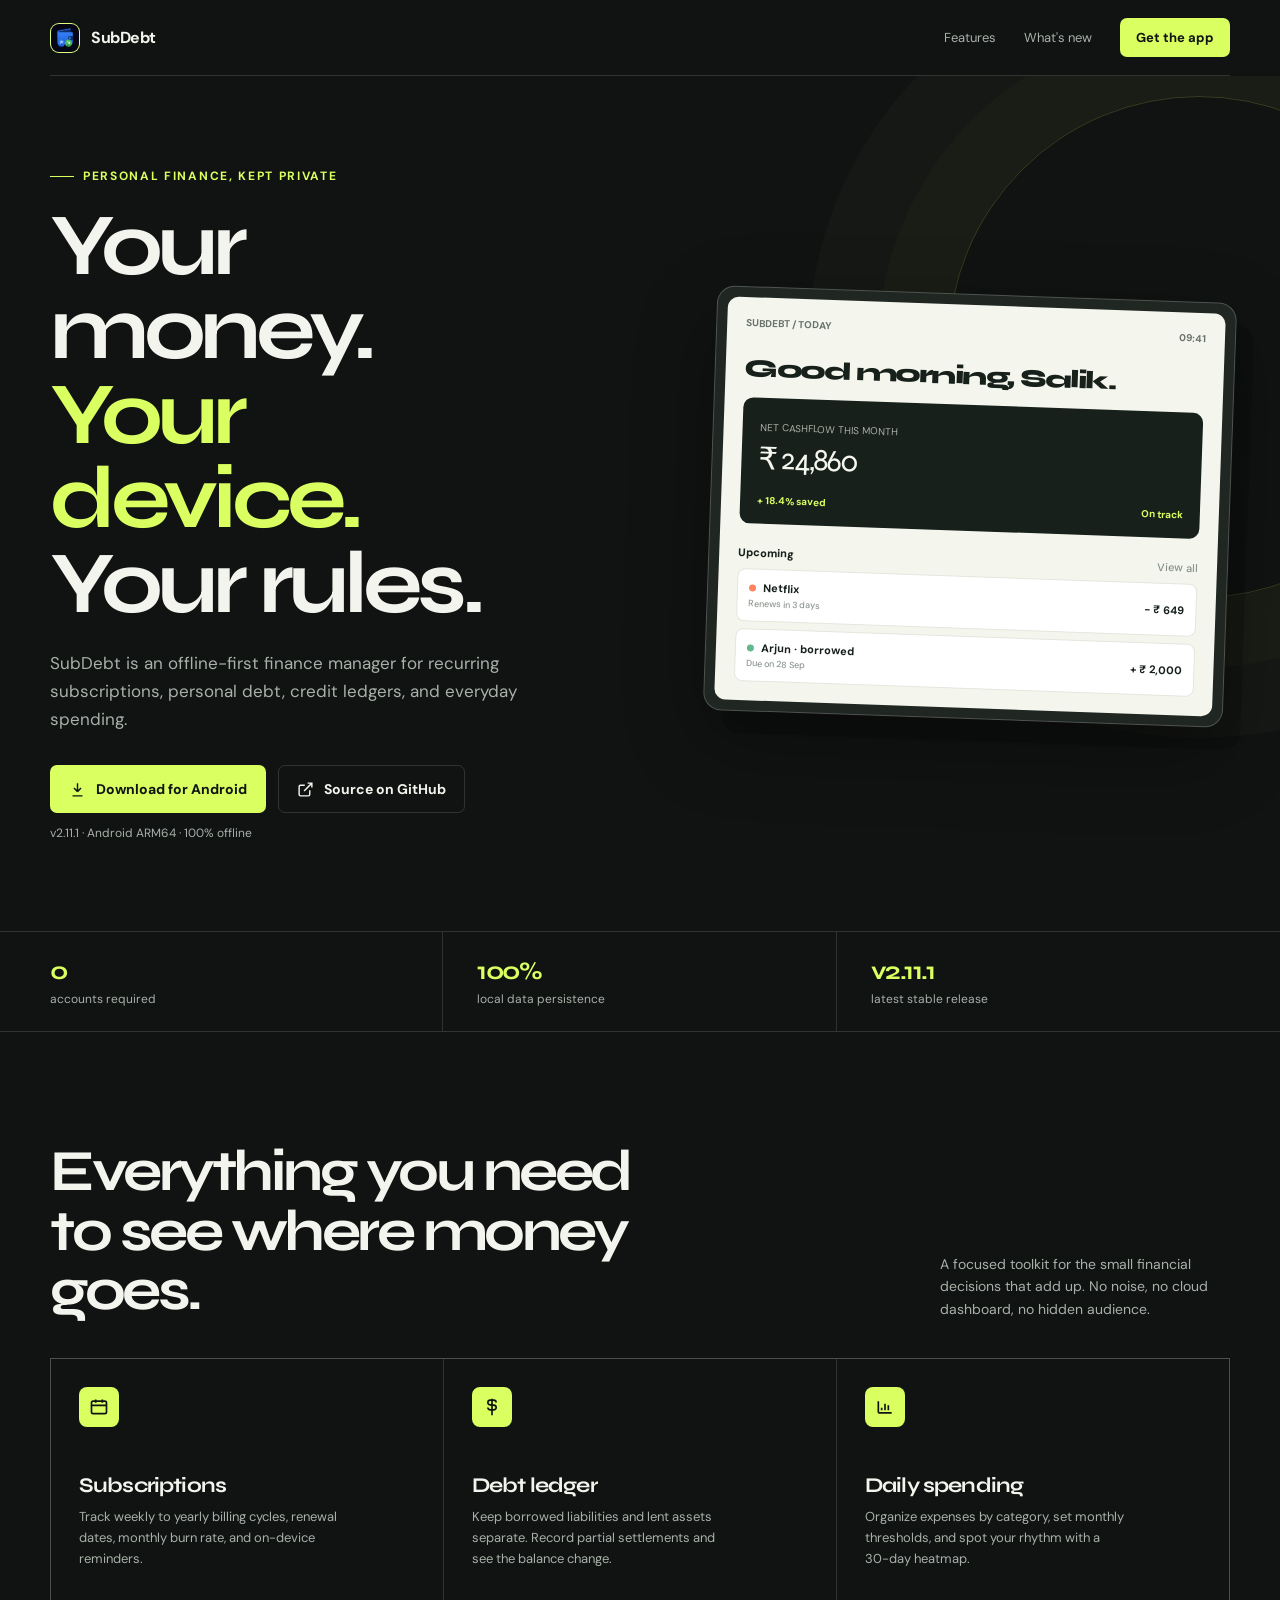
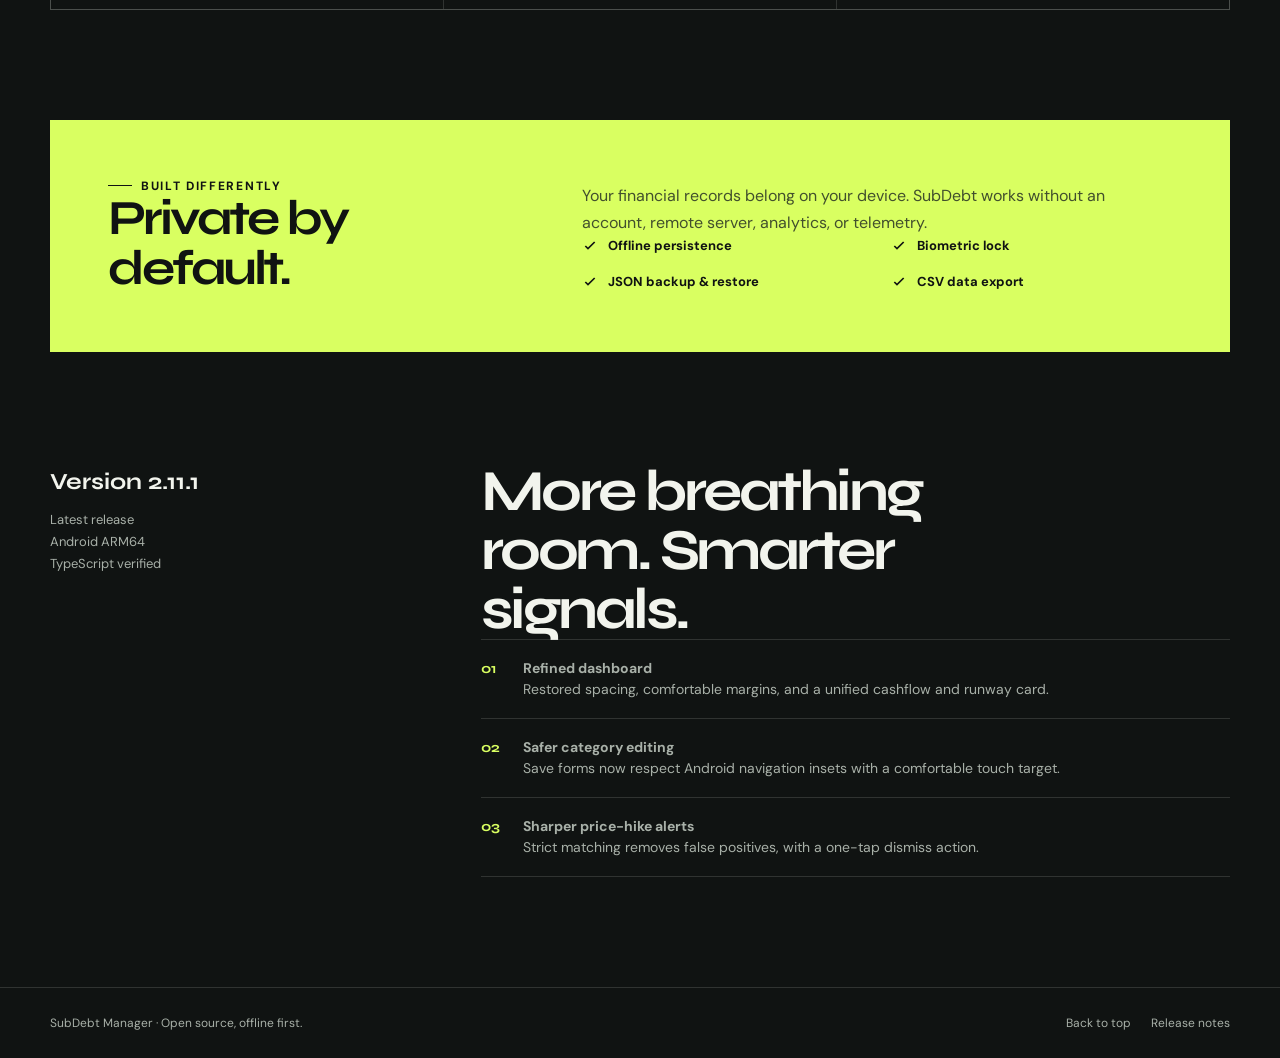
==== index.html @ 1ff95acc "Add SubDebt landing page" ====
<!doctype html>
<html lang="en">
  <head>
    <meta charset="UTF-8" />
    <meta name="viewport" content="width=device-width, initial-scale=1.0" />
    <meta name="theme-color" content="#101312" />
    <meta
      name="description"
      content="SubDebt Manager is a private, offline-first personal finance manager for subscriptions, ledgers, and daily spending."
    />
    <title>SubDebt Manager | Private money, kept local</title>
    <link rel="preconnect" href="https://fonts.googleapis.com" />
    <link rel="preconnect" href="https://fonts.gstatic.com" crossorigin />
    <link
      href="https://fonts.googleapis.com/css2?family=DM+Sans:wght@400;500;600;700&family=Syne:wght@600;700;800&display=swap"
      rel="stylesheet"
    />
    <link rel="icon" type="image/png" href="icon.png" />
    <link rel="stylesheet" href="styles.css" />
  </head>
  <body>
    <header class="shell topbar">
      <a class="brand" href="#top" aria-label="SubDebt Manager home"
        ><span class="brand-mark" aria-hidden="true"
          ><img src="icon.png" alt="" /></span
        ><span>SubDebt</span></a
      >
      <nav class="nav" aria-label="Main navigation">
        <a href="#features">Features</a><a href="#release">What's new</a
        ><a class="nav-cta" href="#download">Get the app</a>
      </nav>
    </header>
    <main id="top">
      <section class="hero">
        <div class="shell hero-grid">
          <div>
            <div class="eyebrow">
              <span></span> Personal finance, kept private
            </div>
            <h1>Your money.<br /><em>Your device.</em><br />Your rules.</h1>
            <p class="hero-copy">
              SubDebt is an offline-first finance manager for recurring
              subscriptions, personal debt, credit ledgers, and everyday
              spending.
            </p>
            <div class="actions" id="download">
              <a
                class="button button-primary download-button"
                href="https://github.com/zer0k7/SubDebt-Manager/releases/download/v2.11.1/SubDebt-arm64-v8a.apk"
                data-download
                ><svg
                  viewBox="0 0 24 24"
                  fill="none"
                  stroke="currentColor"
                  stroke-width="2"
                >
                  <path d="M12 3v12m0 0 5-5m-5 5-5-5M5 21h14" /></svg
                ><span>Download for Android</span></a
              ><a
                class="button button-secondary"
                href="https://github.com/zer0k7/SubDebt-Manager"
                target="_blank"
                rel="noreferrer"
                ><svg
                  viewBox="0 0 24 24"
                  fill="none"
                  stroke="currentColor"
                  stroke-width="2"
                >
                  <path
                    d="M15 3h6v6M10 14 21 3M18 13v6a2 2 0 0 1-2 2H5a2 2 0 0 1-2-2V8a2 2 0 0 1 2-2h6"
                  /></svg
                >Source on GitHub</a
              >
            </div>
            <div class="download-note" data-download-status aria-live="polite">
              v2.11.1 · Android ARM64 · 100% offline
            </div>
          </div>
          <div class="device" aria-label="SubDebt dashboard preview">
            <div class="device-screen">
              <div class="screen-top">
                <span>SUBDEBT / TODAY</span><span>09:41</span>
              </div>
              <div class="screen-title">Good morning, Salik.</div>
              <div class="money-card">
                <small>NET CASHFLOW THIS MONTH</small
                ><span class="money">₹ 24,860</span>
                <div class="money-meta">
                  <span>+ 18.4% saved</span><span>On track</span>
                </div>
              </div>
              <div class="screen-label">Upcoming <span>View all</span></div>
              <div class="screen-list">
                <div class="screen-row">
                  <div>
                    <span class="dot"></span>Netflix<small
                      >Renews in 3 days</small
                    >
                  </div>
                  <strong>− ₹ 649</strong>
                </div>
                <div class="screen-row">
                  <div>
                    <span class="dot green"></span>Arjun · borrowed<small
                      >Due on 28 Sep</small
                    >
                  </div>
                  <strong>+ ₹ 2,000</strong>
                </div>
              </div>
            </div>
          </div>
        </div>
      </section>
      <section class="strip" aria-label="Product facts">
        <div class="shell strip-inner">
          <div class="stat">
            <strong>0</strong><span>accounts required</span>
          </div>
          <div class="stat">
            <strong>100%</strong><span>local data persistence</span>
          </div>
          <div class="stat">
            <strong>v2.11.1</strong><span>latest stable release</span>
          </div>
        </div>
      </section>
      <section class="section shell" id="features">
        <div class="section-heading">
          <h2>Everything you need to see where money goes.</h2>
          <p class="section-intro">
            A focused toolkit for the small financial decisions that add up. No
            noise, no cloud dashboard, no hidden audience.
          </p>
        </div>
        <div class="feature-grid">
          <article class="feature">
            <div class="feature-icon">
              <svg
                viewBox="0 0 24 24"
                fill="none"
                stroke="currentColor"
                stroke-width="2"
              >
                <rect x="3" y="5" width="18" height="15" rx="2" />
                <path d="M8 3v4m8-4v4M3 10h18" />
              </svg>
            </div>
            <h3>Subscriptions</h3>
            <p>
              Track weekly to yearly billing cycles, renewal dates, monthly burn
              rate, and on-device reminders.
            </p>
          </article>
          <article class="feature">
            <div class="feature-icon">
              <svg
                viewBox="0 0 24 24"
                fill="none"
                stroke="currentColor"
                stroke-width="2"
              >
                <path
                  d="M12 2v20M17 6.5c0-1.7-2-3-5-3s-5 1.3-5 3 2 3 5 3 5 1.3 5 3-2 3-5 3-5-1.3-5-3"
                />
              </svg>
            </div>
            <h3>Debt ledger</h3>
            <p>
              Keep borrowed liabilities and lent assets separate. Record partial
              settlements and see the balance change.
            </p>
          </article>
          <article class="feature">
            <div class="feature-icon">
              <svg
                viewBox="0 0 24 24"
                fill="none"
                stroke="currentColor"
                stroke-width="2"
              >
                <path d="M4 19V5m0 14h16M8 16v-3m4 3V8m4 8v-6" />
              </svg>
            </div>
            <h3>Daily spending</h3>
            <p>
              Organize expenses by category, set monthly thresholds, and spot
              your rhythm with a 30-day heatmap.
            </p>
          </article>
        </div>
      </section>
      <section class="shell privacy">
        <div>
          <div class="eyebrow" style="color: var(--ink)">
            <span style="background: var(--ink)"></span> Built differently
          </div>
          <h2>Private by default.</h2>
        </div>
        <div>
          <p class="privacy-copy">
            Your financial records belong on your device. SubDebt works without
            an account, remote server, analytics, or telemetry.
          </p>
          <ul class="privacy-list">
            <li>
              <svg
                viewBox="0 0 24 24"
                fill="none"
                stroke="currentColor"
                stroke-width="2.5"
              >
                <path d="m5 12 4 4L19 6" /></svg
              >Offline persistence
            </li>
            <li>
              <svg
                viewBox="0 0 24 24"
                fill="none"
                stroke="currentColor"
                stroke-width="2.5"
              >
                <path d="m5 12 4 4L19 6" /></svg
              >Biometric lock
            </li>
            <li>
              <svg
                viewBox="0 0 24 24"
                fill="none"
                stroke="currentColor"
                stroke-width="2.5"
              >
                <path d="m5 12 4 4L19 6" /></svg
              >JSON backup &amp; restore
            </li>
            <li>
              <svg
                viewBox="0 0 24 24"
                fill="none"
                stroke="currentColor"
                stroke-width="2.5"
              >
                <path d="m5 12 4 4L19 6" /></svg
              >CSV data export
            </li>
          </ul>
        </div>
      </section>
      <section class="section shell" id="release">
        <div class="release">
          <div class="release-meta">
            <strong>Version 2.11.1</strong>Latest release<br />Android ARM64<br />TypeScript
            verified
          </div>
          <div>
            <h2>More breathing room. Smarter signals.</h2>
            <ul class="release-list">
              <li>
                <b>01</b
                ><span
                  ><strong>Refined dashboard</strong><br />Restored spacing,
                  comfortable margins, and a unified cashflow and runway
                  card.</span
                >
              </li>
              <li>
                <b>02</b
                ><span
                  ><strong>Safer category editing</strong><br />Save forms now
                  respect Android navigation insets with a comfortable touch
                  target.</span
                >
              </li>
              <li>
                <b>03</b
                ><span
                  ><strong>Sharper price-hike alerts</strong><br />Strict
                  matching removes false positives, with a one-tap dismiss
                  action.</span
                >
              </li>
            </ul>
          </div>
        </div>
      </section>
    </main>
    <footer>
      <div class="shell footer-inner">
        <span>SubDebt Manager · Open source, offline first.</span>
        <div class="footer-links">
          <a href="#top">Back to top</a>
          <a
            href="https://github.com/zer0k7/SubDebt-Manager/releases/tag/v2.11.1"
            target="_blank"
            rel="noreferrer"
            >Release notes</a
          >
        </div>
      </div>
    </footer>
    <script src="script.js" defer></script>
  </body>
</html>
---- styles.css ----
:root {
  --ink: #101312;
  --paper: #f2f4ed;
  --muted: #a8b0a8;
  --line: rgba(242, 244, 237, 0.14);
  --lime: #d9ff61;
  --orange: #ff825c;
}

* {
  box-sizing: border-box;
}

html {
  scroll-behavior: smooth;
}

body {
  margin: 0;
  color: var(--paper);
  background: var(--ink);
  font-family: "DM Sans", sans-serif;
  -webkit-font-smoothing: antialiased;
}

a {
  color: inherit;
  text-decoration: none;
}

button,
a {
  -webkit-tap-highlight-color: transparent;
}

.shell {
  width: min(1180px, calc(100% - 40px));
  margin: 0 auto;
}

.topbar {
  height: 76px;
  display: flex;
  align-items: center;
  justify-content: space-between;
  border-bottom: 1px solid var(--line);
}

.brand {
  display: inline-flex;
  align-items: center;
  gap: 11px;
  font-weight: 700;
  letter-spacing: -0.03em;
}

.brand-mark {
  width: 30px;
  height: 30px;
  display: block;
  overflow: hidden;
  border: 1px solid rgba(242, 244, 237, 0.22);
  background: var(--lime);
  border-radius: 9px;
}

.brand-mark img {
  display: block;
  width: 100%;
  height: 100%;
  object-fit: cover;
}

.nav {
  display: flex;
  align-items: center;
  gap: 28px;
  color: var(--muted);
  font-size: 13px;
}

.nav a:hover {
  color: var(--paper);
}

.nav .nav-cta {
  color: var(--ink);
  background: var(--lime);
  padding: 11px 16px;
  border-radius: 7px;
  font-weight: 700;
  transition:
    color 180ms ease,
    background 180ms ease,
    transform 180ms ease;
}

.nav .nav-cta:hover {
  color: var(--ink);
  background: #b8dc45;
  transform: translateY(-2px);
}

.hero {
  position: relative;
  padding: 92px 0 86px;
  overflow: hidden;
}

.hero::after {
  content: "";
  position: absolute;
  z-index: -1;
  width: 500px;
  height: 500px;
  right: -170px;
  top: 20px;
  border: 1px solid rgba(217, 255, 97, 0.18);
  border-radius: 50%;
  box-shadow:
    0 0 0 70px rgba(217, 255, 97, 0.025),
    0 0 0 140px rgba(217, 255, 97, 0.018);
}

.eyebrow {
  display: flex;
  align-items: center;
  gap: 9px;
  color: var(--lime);
  font-size: 12px;
  font-weight: 700;
  letter-spacing: 0.14em;
  text-transform: uppercase;
}

.eyebrow span {
  width: 24px;
  height: 1px;
  background: var(--lime);
}

.hero-grid {
  display: grid;
  grid-template-columns: minmax(0, 0.9fr) minmax(400px, 1.1fr);
  gap: 70px;
  align-items: center;
}

h1,
h2,
h3 {
  font-family: "Syne", sans-serif;
  letter-spacing: -0.06em;
}

h1 {
  max-width: 620px;
  margin: 20px 0 23px;
  font-size: clamp(48px, 7vw, 88px);
  line-height: 0.96;
}

h1 em {
  color: var(--lime);
  font-style: normal;
}

.hero-copy {
  max-width: 480px;
  color: var(--muted);
  font-size: 17px;
  line-height: 1.65;
}

.actions {
  display: flex;
  flex-wrap: wrap;
  gap: 12px;
  margin-top: 32px;
}

.button {
  display: inline-flex;
  align-items: center;
  justify-content: center;
  gap: 10px;
  min-height: 48px;
  padding: 0 18px;
  border: 1px solid transparent;
  border-radius: 7px;
  font-size: 14px;
  font-weight: 700;
  cursor: pointer;
  transition:
    transform 180ms ease,
    background 180ms ease,
    border-color 180ms ease;
}

.button:hover {
  transform: translateY(-2px);
}

.button svg {
  width: 17px;
  height: 17px;
}

.button-primary {
  color: var(--ink);
  background: var(--lime);
}

.button-primary:hover {
  background: #e5ff8a;
}

.button-secondary {
  color: var(--paper);
  border-color: var(--line);
  background: transparent;
}

.button-secondary:hover {
  border-color: rgba(242, 244, 237, 0.42);
}

.download-note {
  min-height: 20px;
  margin-top: 12px;
  color: var(--muted);
  font-size: 12px;
}

.download-note[data-state="error"] {
  color: var(--orange);
}

.download-note[data-state="ready"] {
  color: var(--lime);
}

.device {
  position: relative;
  width: min(100%, 520px);
  margin-left: auto;
  padding: 10px;
  border: 1px solid rgba(242, 244, 237, 0.22);
  border-radius: 18px;
  background: #202622;
  box-shadow:
    18px 22px 0 rgba(0, 0, 0, 0.2),
    0 28px 80px rgba(0, 0, 0, 0.3);
  transform: rotate(2deg);
}

.device-screen {
  overflow: hidden;
  min-height: 390px;
  padding: 19px;
  border-radius: 11px;
  background: #f4f6ee;
  color: #17201b;
}

.screen-top {
  display: flex;
  justify-content: space-between;
  color: #69736c;
  font-size: 10px;
  font-weight: 700;
}

.screen-title {
  margin: 24px 0 14px;
  font-family: Syne, sans-serif;
  font-size: 25px;
  font-weight: 800;
  letter-spacing: -0.06em;
}

.money-card {
  padding: 17px;
  border-radius: 10px;
  color: #f5f7ef;
  background: #18201b;
}

.money-card small {
  color: #a8b0a8;
  font-size: 10px;
}

.money {
  display: block;
  margin: 4px 0 16px;
  font-family: Syne, sans-serif;
  font-size: 31px;
  letter-spacing: -0.06em;
}

.money-meta {
  display: flex;
  justify-content: space-between;
  color: var(--lime);
  font-size: 10px;
  font-weight: 700;
}

.screen-label {
  display: flex;
  justify-content: space-between;
  margin: 22px 0 9px;
  font-size: 11px;
  font-weight: 800;
}

.screen-label span {
  color: #879089;
  font-weight: 500;
}

.screen-list {
  display: grid;
  gap: 7px;
}

.screen-row {
  display: flex;
  align-items: center;
  justify-content: space-between;
  padding: 11px;
  border: 1px solid #e3e7de;
  border-radius: 8px;
  background: #fff;
  font-size: 11px;
  font-weight: 700;
}

.screen-row small {
  display: block;
  margin-top: 3px;
  color: #8d968f;
  font-size: 9px;
  font-weight: 500;
}

.screen-row strong {
  font-size: 11px;
}

.dot {
  display: inline-block;
  width: 7px;
  height: 7px;
  margin-right: 7px;
  border-radius: 50%;
  background: var(--orange);
}

.dot.green {
  background: #62b98d;
}

.strip {
  border-top: 1px solid var(--line);
  border-bottom: 1px solid var(--line);
}

.strip-inner {
  display: grid;
  grid-template-columns: repeat(3, 1fr);
}

.stat {
  padding: 24px 0;
  border-right: 1px solid var(--line);
}

.stat:not(:first-child) {
  padding-left: 34px;
}

.stat:last-child {
  border-right: 0;
}

.stat strong {
  display: block;
  color: var(--lime);
  font-family: Syne, sans-serif;
  font-size: 25px;
  letter-spacing: -0.06em;
}

.stat span {
  display: block;
  margin-top: 5px;
  color: var(--muted);
  font-size: 12px;
}

.section {
  padding: 110px 0;
}

.section-heading {
  display: flex;
  justify-content: space-between;
  align-items: end;
  gap: 30px;
  margin-bottom: 38px;
}

h2 {
  max-width: 590px;
  margin: 0;
  font-size: clamp(35px, 5vw, 58px);
  line-height: 1.02;
}

.section-intro {
  max-width: 290px;
  margin: 0;
  color: var(--muted);
  font-size: 14px;
  line-height: 1.6;
}

.feature-grid {
  display: grid;
  grid-template-columns: repeat(3, 1fr);
  gap: 1px;
  border: 1px solid var(--line);
  background: var(--line);
}

.feature {
  min-height: 250px;
  padding: 28px;
  background: var(--ink);
}

.feature-icon {
  display: grid;
  place-items: center;
  width: 40px;
  height: 40px;
  margin-bottom: 46px;
  color: var(--ink);
  border-radius: 8px;
  background: var(--lime);
}

.feature-icon svg {
  width: 20px;
  height: 20px;
}

.feature h3 {
  margin: 0 0 9px;
  font-size: 21px;
  letter-spacing: -0.04em;
}

.feature p {
  max-width: 260px;
  margin: 0;
  color: var(--muted);
  font-size: 13px;
  line-height: 1.6;
}

.privacy {
  display: grid;
  grid-template-columns: 0.8fr 1.2fr;
  gap: 80px;
  align-items: center;
  padding: 58px;
  background: var(--lime);
  color: var(--ink);
}

.privacy h2 {
  font-size: clamp(32px, 4vw, 49px);
}

.privacy-copy {
  margin: 0;
  color: #42502d;
  line-height: 1.7;
}

.privacy-list {
  display: grid;
  grid-template-columns: 1fr 1fr;
  gap: 19px 28px;
  padding: 0;
  margin: 0;
  list-style: none;
}

.privacy-list li {
  display: flex;
  gap: 10px;
  align-items: flex-start;
  font-size: 13px;
  font-weight: 700;
}

.privacy-list svg {
  flex: 0 0 auto;
  width: 16px;
  height: 16px;
  margin-top: 1px;
}

.release {
  display: grid;
  grid-template-columns: 0.65fr 1.35fr;
  gap: 70px;
}

.release-meta {
  color: var(--muted);
  font-size: 13px;
  line-height: 1.7;
}

.release-meta strong {
  display: block;
  margin-bottom: 8px;
  color: var(--paper);
  font-family: Syne, sans-serif;
  font-size: 23px;
}

.release-list {
  padding: 0;
  margin: 0;
  list-style: none;
  border-top: 1px solid var(--line);
}

.release-list li {
  display: flex;
  gap: 17px;
  padding: 18px 0;
  border-bottom: 1px solid var(--line);
  color: var(--muted);
  font-size: 14px;
  line-height: 1.5;
}

.release-list b {
  flex: 0 0 25px;
  color: var(--lime);
  font-family: Syne, sans-serif;
}

footer {
  padding: 27px 0;
  border-top: 1px solid var(--line);
  color: var(--muted);
  font-size: 12px;
}

.footer-inner {
  display: flex;
  align-items: center;
  justify-content: space-between;
  gap: 20px;
}

.footer-links {
  display: flex;
  gap: 20px;
}

.footer-links a:hover {
  color: var(--paper);
}

@media (max-width: 820px) {
  .hero-grid,
  .release {
    grid-template-columns: 1fr;
    gap: 55px;
  }

  .device {
    margin: 0 auto;
    transform: rotate(1deg);
  }

  .feature-grid {
    grid-template-columns: 1fr;
  }

  .feature {
    min-height: 0;
  }

  .feature-icon {
    margin-bottom: 26px;
  }

  .privacy {
    grid-template-columns: 1fr;
    gap: 28px;
    padding: 34px 28px;
  }
}

@media (max-width: 560px) {
  .shell {
    width: min(100% - 28px, 1180px);
  }

  .topbar {
    height: 68px;
  }

  .nav a:not(.nav-cta) {
    display: none;
  }

  .nav {
    gap: 10px;
  }

  .nav-cta {
    padding: 10px 12px !important;
  }

  .hero {
    padding: 62px 0 60px;
  }

  h1 {
    font-size: clamp(45px, 14vw, 70px);
  }

  .hero-copy {
    font-size: 15px;
  }

  .actions .button {
    width: 100%;
  }

  .device-screen {
    min-height: 350px;
    padding: 15px;
  }

  .strip-inner {
    grid-template-columns: 1fr;
  }

  .stat,
  .stat:not(:first-child) {
    padding: 17px 0;
    border-right: 0;
    border-bottom: 1px solid var(--line);
  }

  .stat:last-child {
    border-bottom: 0;
  }

  .section {
    padding: 76px 0;
  }

  .section-heading {
    display: block;
  }

  .section-intro {
    margin-top: 18px;
  }

  .privacy-list {
    grid-template-columns: 1fr;
  }

  .footer-inner {
    align-items: flex-start;
    flex-direction: column;
  }
}
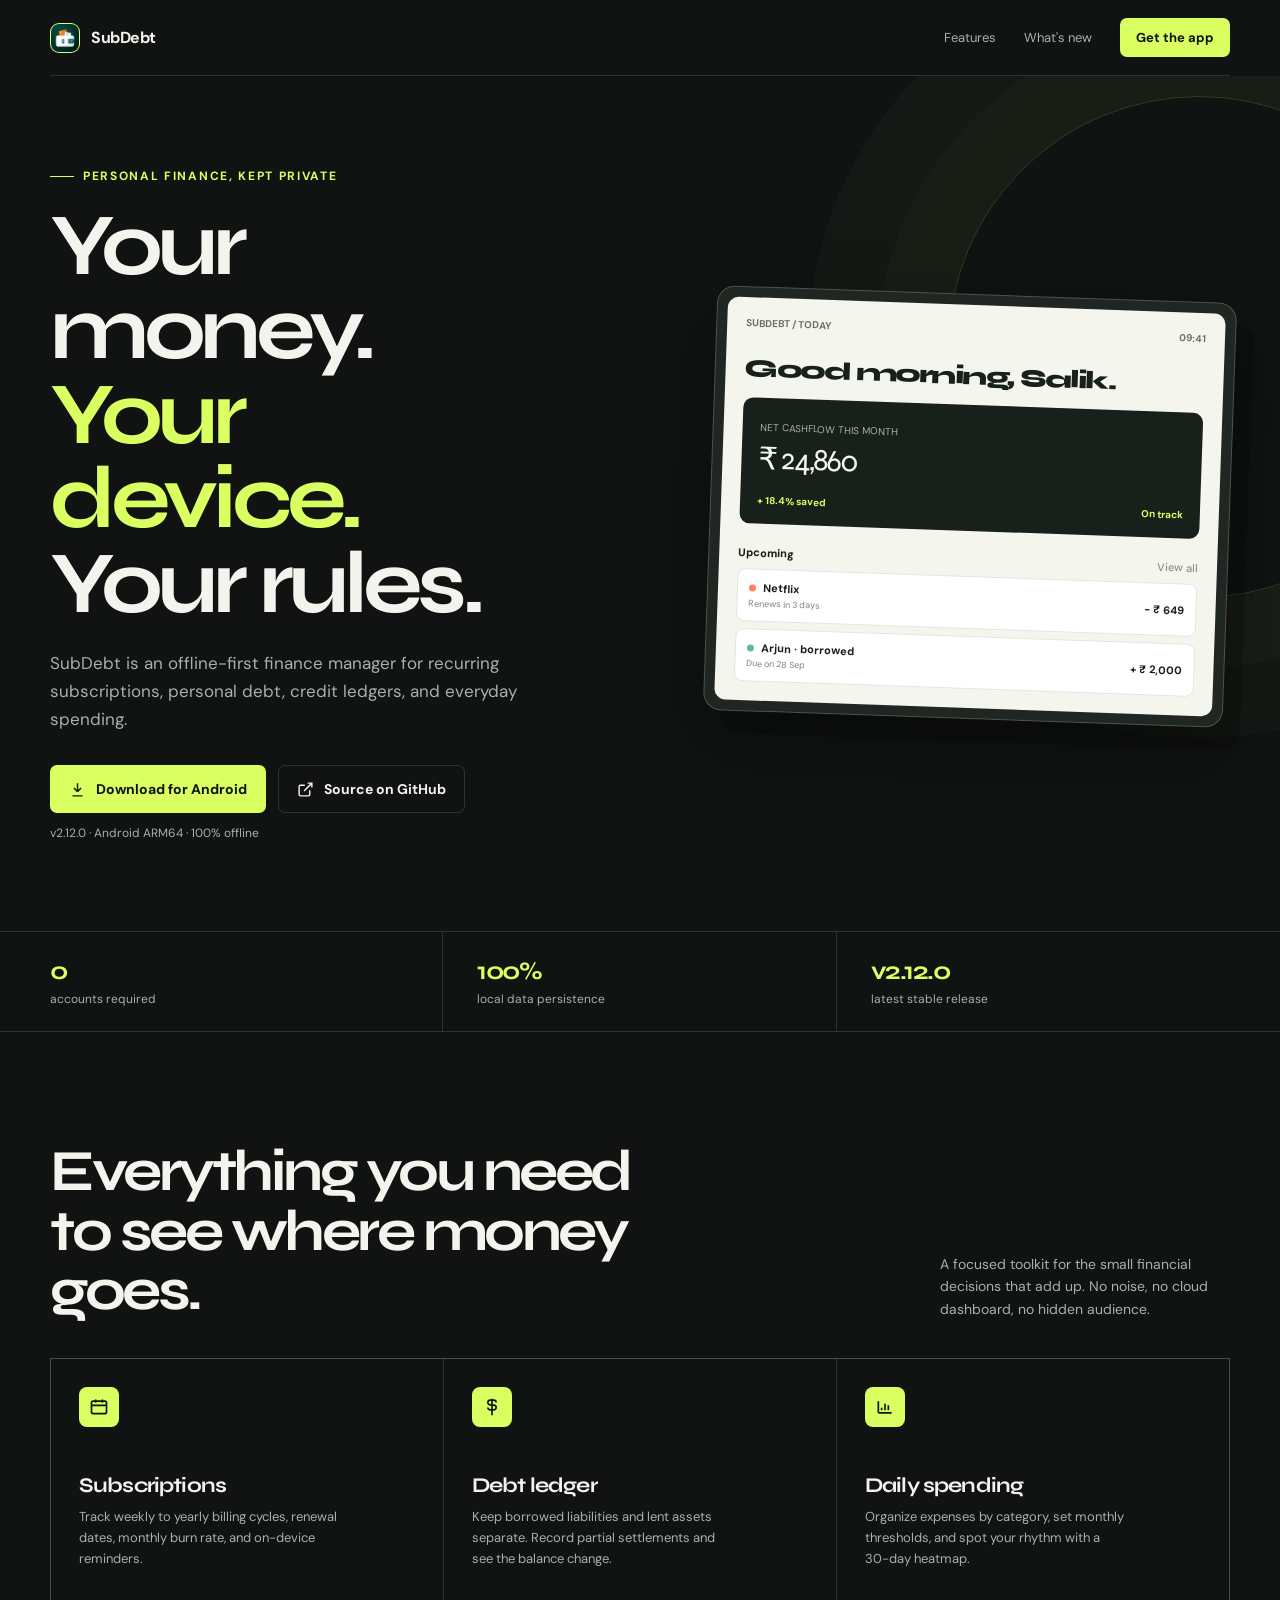
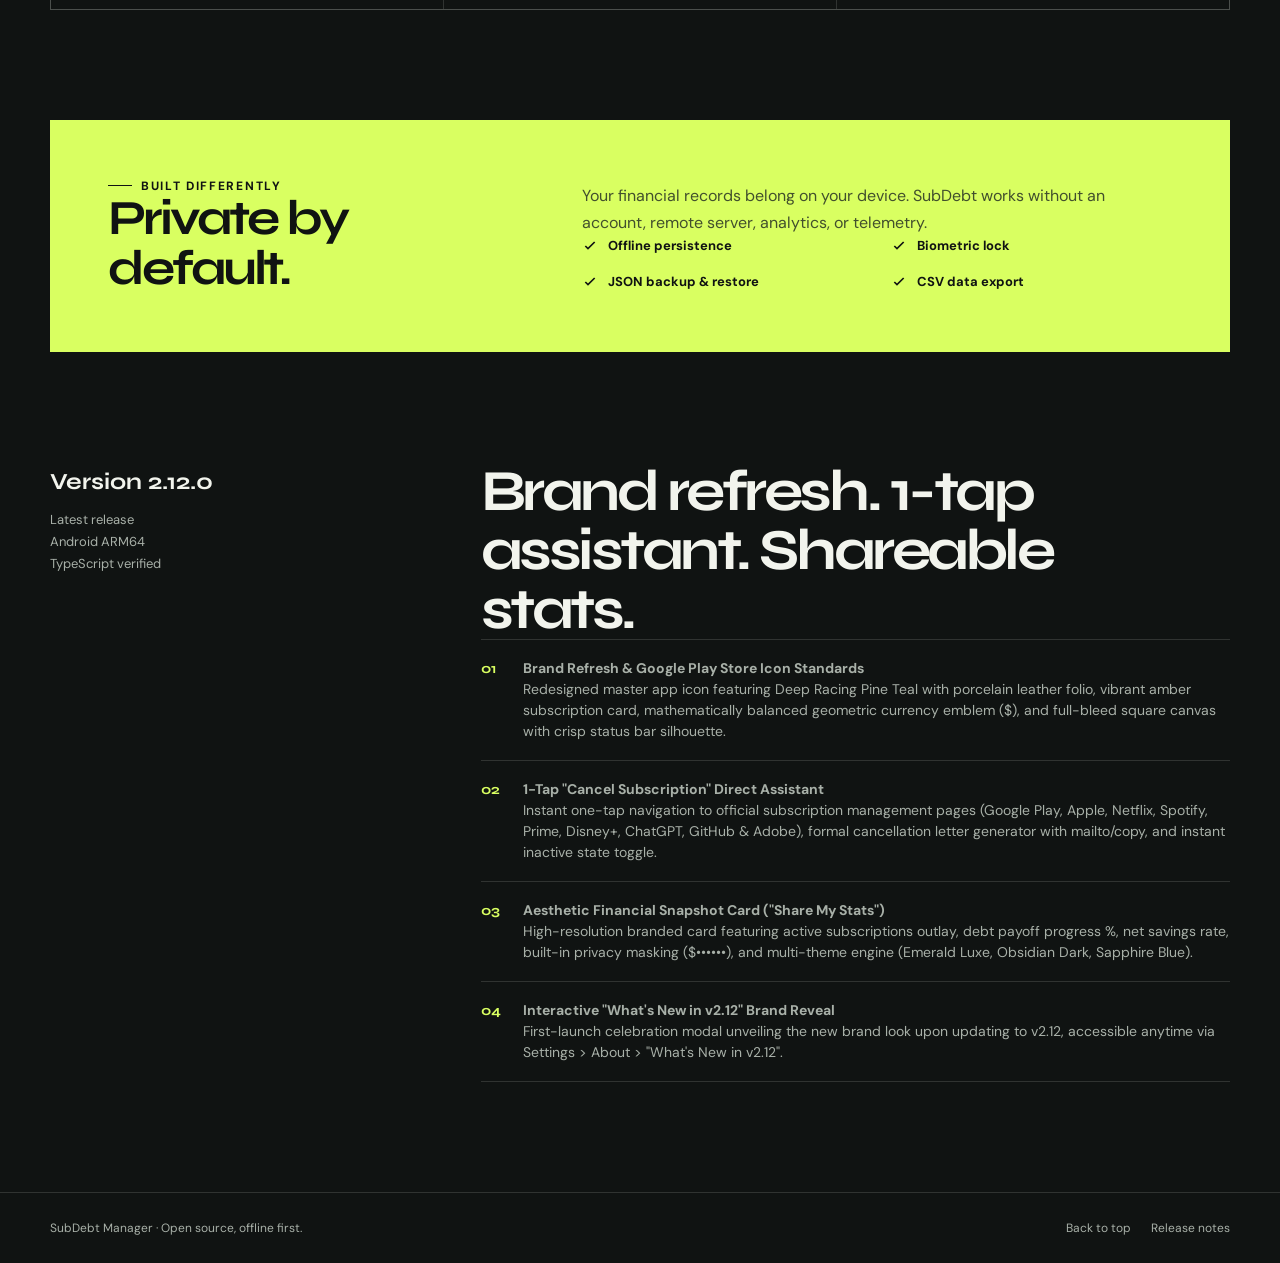
==== commit 89548208: "feat: update landing page to v2.12.0 release" ====
--- a/index.html
+++ b/index.html
@@ -46,7 +46,7 @@
             <div class="actions" id="download">
               <a
                 class="button button-primary download-button"
-                href="https://github.com/zer0k7/SubDebt-Manager/releases/download/v2.11.1/SubDebt-arm64-v8a.apk"
+                href="https://github.com/zer0k7/SubDebt-Manager/releases/download/v2.12.0/SubDebt-arm64-v8a.apk"
                 data-download
                 ><svg
                   viewBox="0 0 24 24"
@@ -74,7 +74,7 @@
               >
             </div>
             <div class="download-note" data-download-status aria-live="polite">
-              v2.11.1 · Android ARM64 · 100% offline
+              v2.12.0 · Android ARM64 · 100% offline
             </div>
           </div>
           <div class="device" aria-label="SubDebt dashboard preview">
@@ -122,7 +122,7 @@
             <strong>100%</strong><span>local data persistence</span>
           </div>
           <div class="stat">
-            <strong>v2.11.1</strong><span>latest stable release</span>
+            <strong>v2.12.0</strong><span>latest stable release</span>
           </div>
         </div>
       </section>
@@ -250,34 +250,34 @@
       <section class="section shell" id="release">
         <div class="release">
           <div class="release-meta">
-            <strong>Version 2.11.1</strong>Latest release<br />Android ARM64<br />TypeScript
+            <strong>Version 2.12.0</strong>Latest release<br />Android ARM64<br />TypeScript
             verified
           </div>
           <div>
-            <h2>More breathing room. Smarter signals.</h2>
+            <h2>Brand refresh. 1-tap assistant. Shareable stats.</h2>
             <ul class="release-list">
               <li>
                 <b>01</b
                 ><span
-                  ><strong>Refined dashboard</strong><br />Restored spacing,
-                  comfortable margins, and a unified cashflow and runway
-                  card.</span
+                  ><strong>Brand Refresh &amp; Google Play Store Icon Standards</strong><br />Redesigned master app icon featuring Deep Racing Pine Teal with porcelain leather folio, vibrant amber subscription card, mathematically balanced geometric currency emblem ($), and full-bleed square canvas with crisp status bar silhouette.</span
                 >
               </li>
               <li>
                 <b>02</b
                 ><span
-                  ><strong>Safer category editing</strong><br />Save forms now
-                  respect Android navigation insets with a comfortable touch
-                  target.</span
+                  ><strong>1-Tap "Cancel Subscription" Direct Assistant</strong><br />Instant one-tap navigation to official subscription management pages (Google Play, Apple, Netflix, Spotify, Prime, Disney+, ChatGPT, GitHub &amp; Adobe), formal cancellation letter generator with mailto/copy, and instant inactive state toggle.</span
                 >
               </li>
               <li>
                 <b>03</b
                 ><span
-                  ><strong>Sharper price-hike alerts</strong><br />Strict
-                  matching removes false positives, with a one-tap dismiss
-                  action.</span
+                  ><strong>Aesthetic Financial Snapshot Card ("Share My Stats")</strong><br />High-resolution branded card featuring active subscriptions outlay, debt payoff progress %, net savings rate, built-in privacy masking ($••••••), and multi-theme engine (Emerald Luxe, Obsidian Dark, Sapphire Blue).</span
+                >
+              </li>
+              <li>
+                <b>04</b
+                ><span
+                  ><strong>Interactive "What's New in v2.12" Brand Reveal</strong><br />First-launch celebration modal unveiling the new brand look upon updating to v2.12, accessible anytime via Settings &gt; About &gt; "What's New in v2.12".</span
                 >
               </li>
             </ul>
@@ -291,7 +291,7 @@
         <div class="footer-links">
           <a href="#top">Back to top</a>
           <a
-            href="https://github.com/zer0k7/SubDebt-Manager/releases/tag/v2.11.1"
+            href="https://github.com/zer0k7/SubDebt-Manager/releases/tag/v2.12.0"
             target="_blank"
             rel="noreferrer"
             >Release notes</a
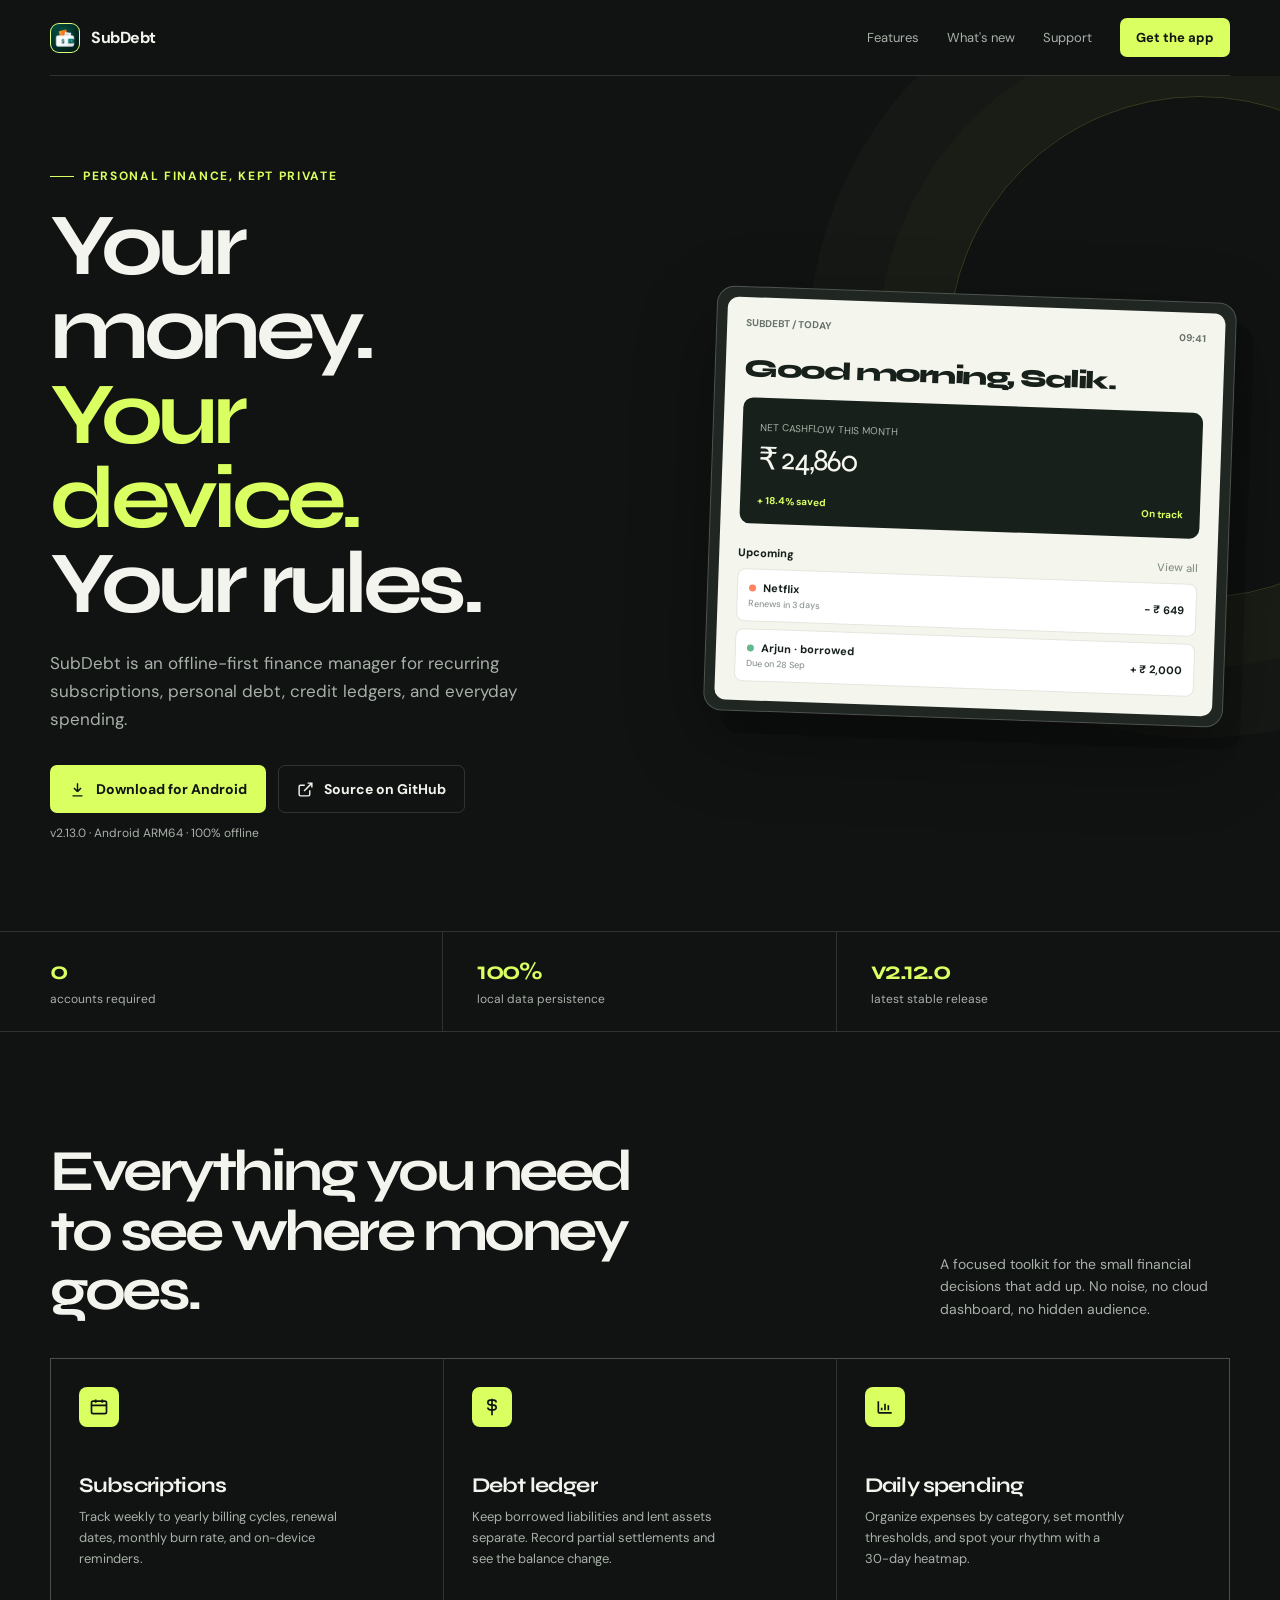
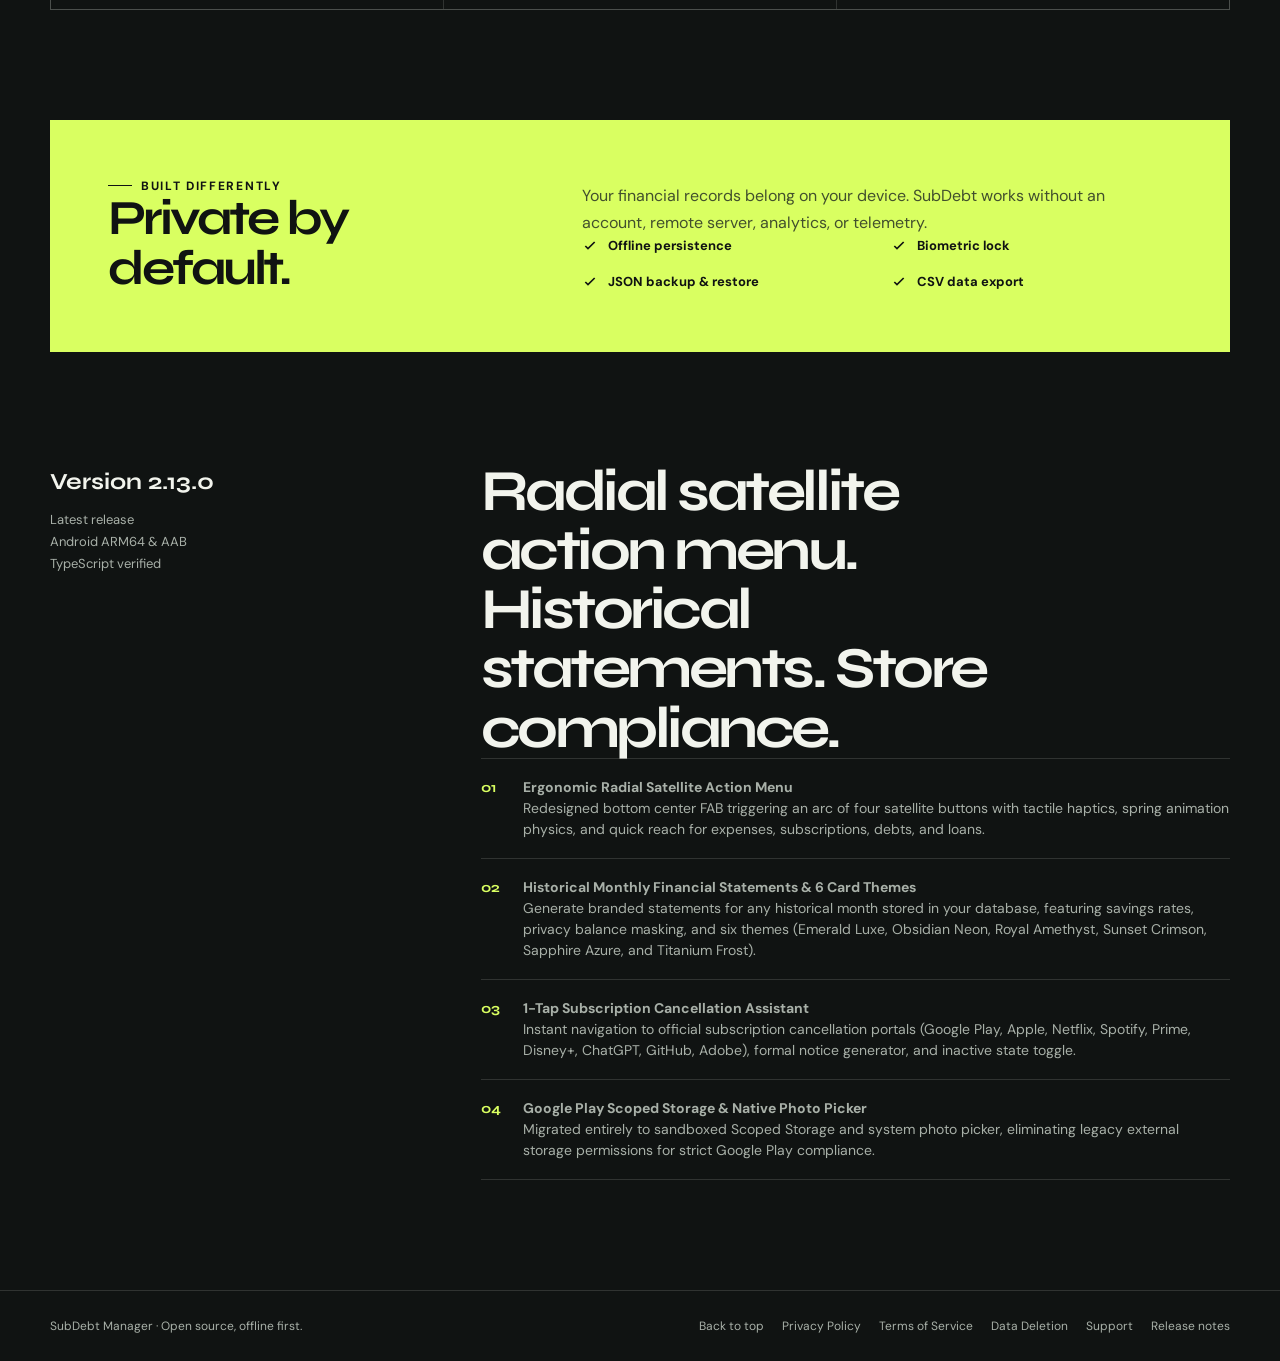
==== commit 3169b20f: "feat: add Google Play compliance pages (privacy, terms, data deletion, support) and update to v2.13." ====
--- a/index.html
+++ b/index.html
@@ -26,8 +26,7 @@
         ><span>SubDebt</span></a
       >
       <nav class="nav" aria-label="Main navigation">
-        <a href="#features">Features</a><a href="#release">What's new</a
-        ><a class="nav-cta" href="#download">Get the app</a>
+        <a href="#features">Features</a><a href="#release">What's new</a><a href="support.html">Support</a><a class="nav-cta" href="#download">Get the app</a>
       </nav>
     </header>
     <main id="top">
@@ -46,7 +45,7 @@
             <div class="actions" id="download">
               <a
                 class="button button-primary download-button"
-                href="https://github.com/zer0k7/SubDebt-Manager/releases/download/v2.12.0/SubDebt-arm64-v8a.apk"
+                href="https://github.com/zer0k7/SubDebt-Manager/releases/download/v2.13.0/SubDebt-arm64-v8a.apk"
                 data-download
                 ><svg
                   viewBox="0 0 24 24"
@@ -74,7 +73,7 @@
               >
             </div>
             <div class="download-note" data-download-status aria-live="polite">
-              v2.12.0 · Android ARM64 · 100% offline
+              v2.13.0 · Android ARM64 · 100% offline
             </div>
           </div>
           <div class="device" aria-label="SubDebt dashboard preview">
@@ -250,34 +249,34 @@
       <section class="section shell" id="release">
         <div class="release">
           <div class="release-meta">
-            <strong>Version 2.12.0</strong>Latest release<br />Android ARM64<br />TypeScript
+            <strong>Version 2.13.0</strong>Latest release<br />Android ARM64 &amp; AAB<br />TypeScript
             verified
           </div>
           <div>
-            <h2>Brand refresh. 1-tap assistant. Shareable stats.</h2>
+            <h2>Radial satellite action menu. Historical statements. Store compliance.</h2>
             <ul class="release-list">
               <li>
                 <b>01</b
                 ><span
-                  ><strong>Brand Refresh &amp; Google Play Store Icon Standards</strong><br />Redesigned master app icon featuring Deep Racing Pine Teal with porcelain leather folio, vibrant amber subscription card, mathematically balanced geometric currency emblem ($), and full-bleed square canvas with crisp status bar silhouette.</span
+                  ><strong>Ergonomic Radial Satellite Action Menu</strong><br />Redesigned bottom center FAB triggering an arc of four satellite buttons with tactile haptics, spring animation physics, and quick reach for expenses, subscriptions, debts, and loans.</span
                 >
               </li>
               <li>
                 <b>02</b
                 ><span
-                  ><strong>1-Tap "Cancel Subscription" Direct Assistant</strong><br />Instant one-tap navigation to official subscription management pages (Google Play, Apple, Netflix, Spotify, Prime, Disney+, ChatGPT, GitHub &amp; Adobe), formal cancellation letter generator with mailto/copy, and instant inactive state toggle.</span
+                  ><strong>Historical Monthly Financial Statements &amp; 6 Card Themes</strong><br />Generate branded statements for any historical month stored in your database, featuring savings rates, privacy balance masking, and six themes (Emerald Luxe, Obsidian Neon, Royal Amethyst, Sunset Crimson, Sapphire Azure, and Titanium Frost).</span
                 >
               </li>
               <li>
                 <b>03</b
                 ><span
-                  ><strong>Aesthetic Financial Snapshot Card ("Share My Stats")</strong><br />High-resolution branded card featuring active subscriptions outlay, debt payoff progress %, net savings rate, built-in privacy masking ($••••••), and multi-theme engine (Emerald Luxe, Obsidian Dark, Sapphire Blue).</span
+                  ><strong>1-Tap Subscription Cancellation Assistant</strong><br />Instant navigation to official subscription cancellation portals (Google Play, Apple, Netflix, Spotify, Prime, Disney+, ChatGPT, GitHub, Adobe), formal notice generator, and inactive state toggle.</span
                 >
               </li>
               <li>
                 <b>04</b
                 ><span
-                  ><strong>Interactive "What's New in v2.12" Brand Reveal</strong><br />First-launch celebration modal unveiling the new brand look upon updating to v2.12, accessible anytime via Settings &gt; About &gt; "What's New in v2.12".</span
+                  ><strong>Google Play Scoped Storage &amp; Native Photo Picker</strong><br />Migrated entirely to sandboxed Scoped Storage and system photo picker, eliminating legacy external storage permissions for strict Google Play compliance.</span
                 >
               </li>
             </ul>
@@ -288,10 +287,14 @@
     <footer>
       <div class="shell footer-inner">
         <span>SubDebt Manager · Open source, offline first.</span>
-        <div class="footer-links">
+        <div class="footer-nav">
           <a href="#top">Back to top</a>
+          <a href="privacy.html">Privacy Policy</a>
+          <a href="terms.html">Terms of Service</a>
+          <a href="data-deletion.html">Data Deletion</a>
+          <a href="support.html">Support</a>
           <a
-            href="https://github.com/zer0k7/SubDebt-Manager/releases/tag/v2.12.0"
+            href="https://github.com/zer0k7/SubDebt-Manager/releases/tag/v2.13.0"
             target="_blank"
             rel="noreferrer"
             >Release notes</a
--- a/styles.css
+++ b/styles.css
@@ -690,3 +690,227 @@
     flex-direction: column;
   }
 }
+
+/* Legal & Policy Documentation Styles */
+.doc-shell {
+  width: min(880px, calc(100% - 40px));
+  margin: 0 auto;
+}
+
+.doc-hero {
+  padding: 80px 0 40px;
+  border-bottom: 1px solid var(--line);
+}
+
+.doc-hero h1 {
+  margin: 16px 0 14px;
+  font-size: clamp(36px, 5.5vw, 56px);
+  line-height: 1.05;
+}
+
+.doc-meta {
+  display: inline-flex;
+  align-items: center;
+  gap: 12px;
+  margin-top: 14px;
+  font-size: 13px;
+  color: var(--muted);
+}
+
+.doc-badge {
+  display: inline-block;
+  padding: 4px 10px;
+  border-radius: 999px;
+  background: rgba(217, 255, 97, 0.12);
+  color: var(--lime);
+  font-size: 12px;
+  font-weight: 700;
+  letter-spacing: 0.04em;
+  text-transform: uppercase;
+}
+
+.doc-body {
+  padding: 56px 0 80px;
+}
+
+.doc-section {
+  margin-bottom: 48px;
+}
+
+.doc-section:last-child {
+  margin-bottom: 0;
+}
+
+.doc-section h2 {
+  font-size: clamp(22px, 3.2vw, 30px);
+  color: var(--paper);
+  margin: 0 0 16px;
+  letter-spacing: -0.04em;
+}
+
+.doc-section h3 {
+  font-size: 18px;
+  color: var(--lime);
+  margin: 24px 0 10px;
+  letter-spacing: -0.02em;
+}
+
+.doc-section p {
+  color: var(--paper);
+  font-size: 16px;
+  line-height: 1.7;
+  margin: 0 0 16px;
+}
+
+.doc-section p.subdued {
+  color: var(--muted);
+  font-size: 15px;
+}
+
+.doc-section ul,
+.doc-section ol {
+  color: var(--muted);
+  font-size: 15px;
+  line-height: 1.7;
+  padding-left: 24px;
+  margin: 0 0 20px;
+}
+
+.doc-section li {
+  margin-bottom: 8px;
+}
+
+.doc-section strong {
+  color: var(--paper);
+}
+
+.doc-card {
+  padding: 24px 28px;
+  background: rgba(242, 244, 237, 0.03);
+  border: 1px solid var(--line);
+  border-radius: 12px;
+  margin: 24px 0;
+}
+
+.doc-card.highlight {
+  border-left: 4px solid var(--lime);
+  background: rgba(217, 255, 97, 0.04);
+}
+
+.doc-card p:last-child {
+  margin-bottom: 0;
+}
+
+.table-responsive {
+  width: 100%;
+  overflow-x: auto;
+  margin: 24px 0;
+  border: 1px solid var(--line);
+  border-radius: 10px;
+  background: rgba(242, 244, 237, 0.02);
+}
+
+.doc-table {
+  width: 100%;
+  border-collapse: collapse;
+  text-align: left;
+  font-size: 14px;
+}
+
+.doc-table th {
+  padding: 14px 18px;
+  font-family: "Syne", sans-serif;
+  font-size: 13px;
+  text-transform: uppercase;
+  letter-spacing: 0.05em;
+  color: var(--lime);
+  background: rgba(217, 255, 97, 0.06);
+  border-bottom: 1px solid var(--line);
+}
+
+.doc-table td {
+  padding: 14px 18px;
+  border-bottom: 1px solid rgba(242, 244, 237, 0.07);
+  color: var(--muted);
+  vertical-align: top;
+}
+
+.doc-table tr:last-child td {
+  border-bottom: 0;
+}
+
+.doc-table td strong {
+  color: var(--paper);
+}
+
+.faq-card {
+  padding: 22px 24px;
+  border: 1px solid var(--line);
+  border-radius: 10px;
+  background: rgba(242, 244, 237, 0.025);
+  margin-bottom: 16px;
+  transition: border-color 180ms ease, background 180ms ease;
+}
+
+.faq-card:hover {
+  border-color: rgba(217, 255, 97, 0.35);
+  background: rgba(217, 255, 97, 0.03);
+}
+
+.faq-question {
+  display: flex;
+  align-items: center;
+  justify-content: space-between;
+  font-family: "Syne", sans-serif;
+  font-size: 17px;
+  font-weight: 700;
+  color: var(--paper);
+  margin-bottom: 10px;
+  letter-spacing: -0.02em;
+}
+
+.faq-answer {
+  color: var(--muted);
+  font-size: 15px;
+  line-height: 1.65;
+  margin: 0;
+}
+
+.footer-nav {
+  display: flex;
+  flex-wrap: wrap;
+  gap: 18px;
+}
+
+.footer-nav a {
+  color: var(--muted);
+  transition: color 150ms ease;
+}
+
+.footer-nav a:hover {
+  color: var(--paper);
+}
+
+@media (max-width: 560px) {
+  .doc-shell {
+    width: min(100% - 28px, 880px);
+  }
+  .doc-hero {
+    padding: 50px 0 30px;
+  }
+  .doc-body {
+    padding: 36px 0 60px;
+  }
+  .doc-card {
+    padding: 18px 20px;
+  }
+  .doc-table th,
+  .doc-table td {
+    padding: 10px 12px;
+    font-size: 13px;
+  }
+  .footer-nav {
+    gap: 12px;
+    flex-direction: column;
+  }
+}
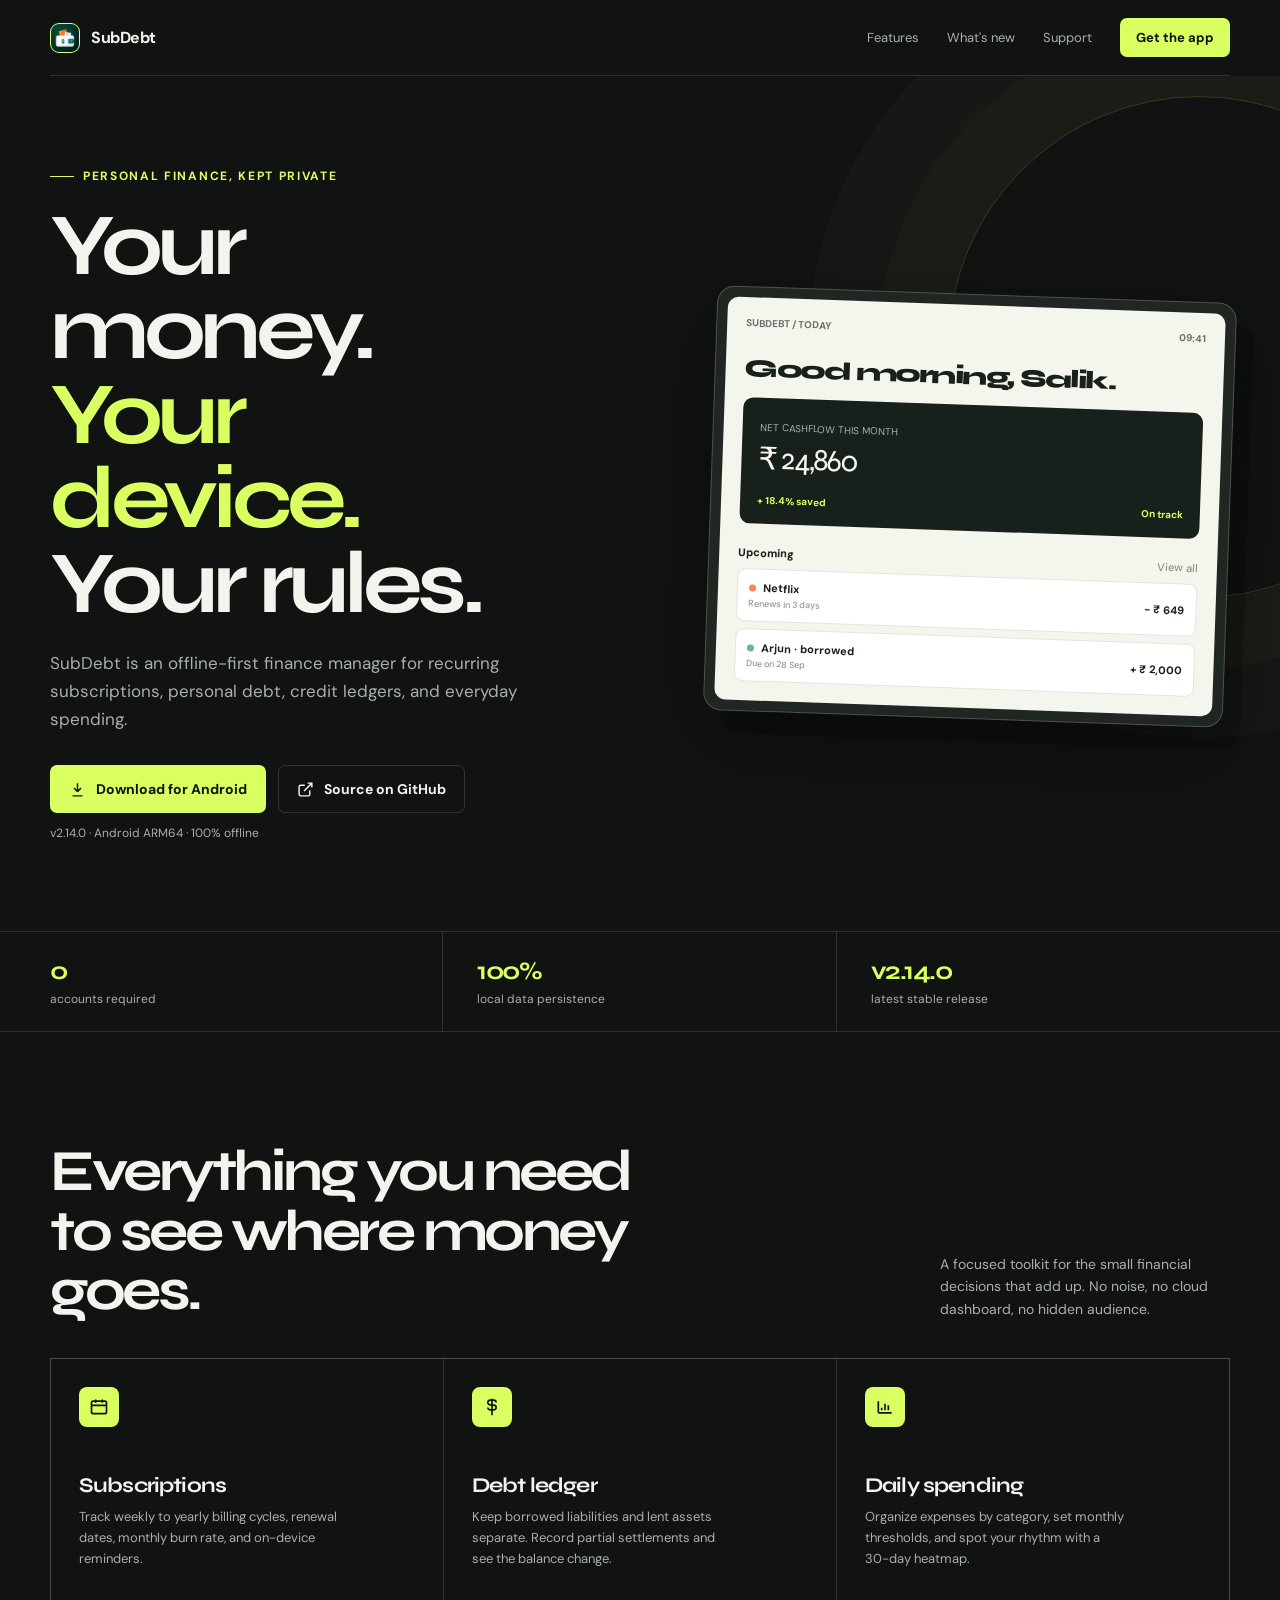
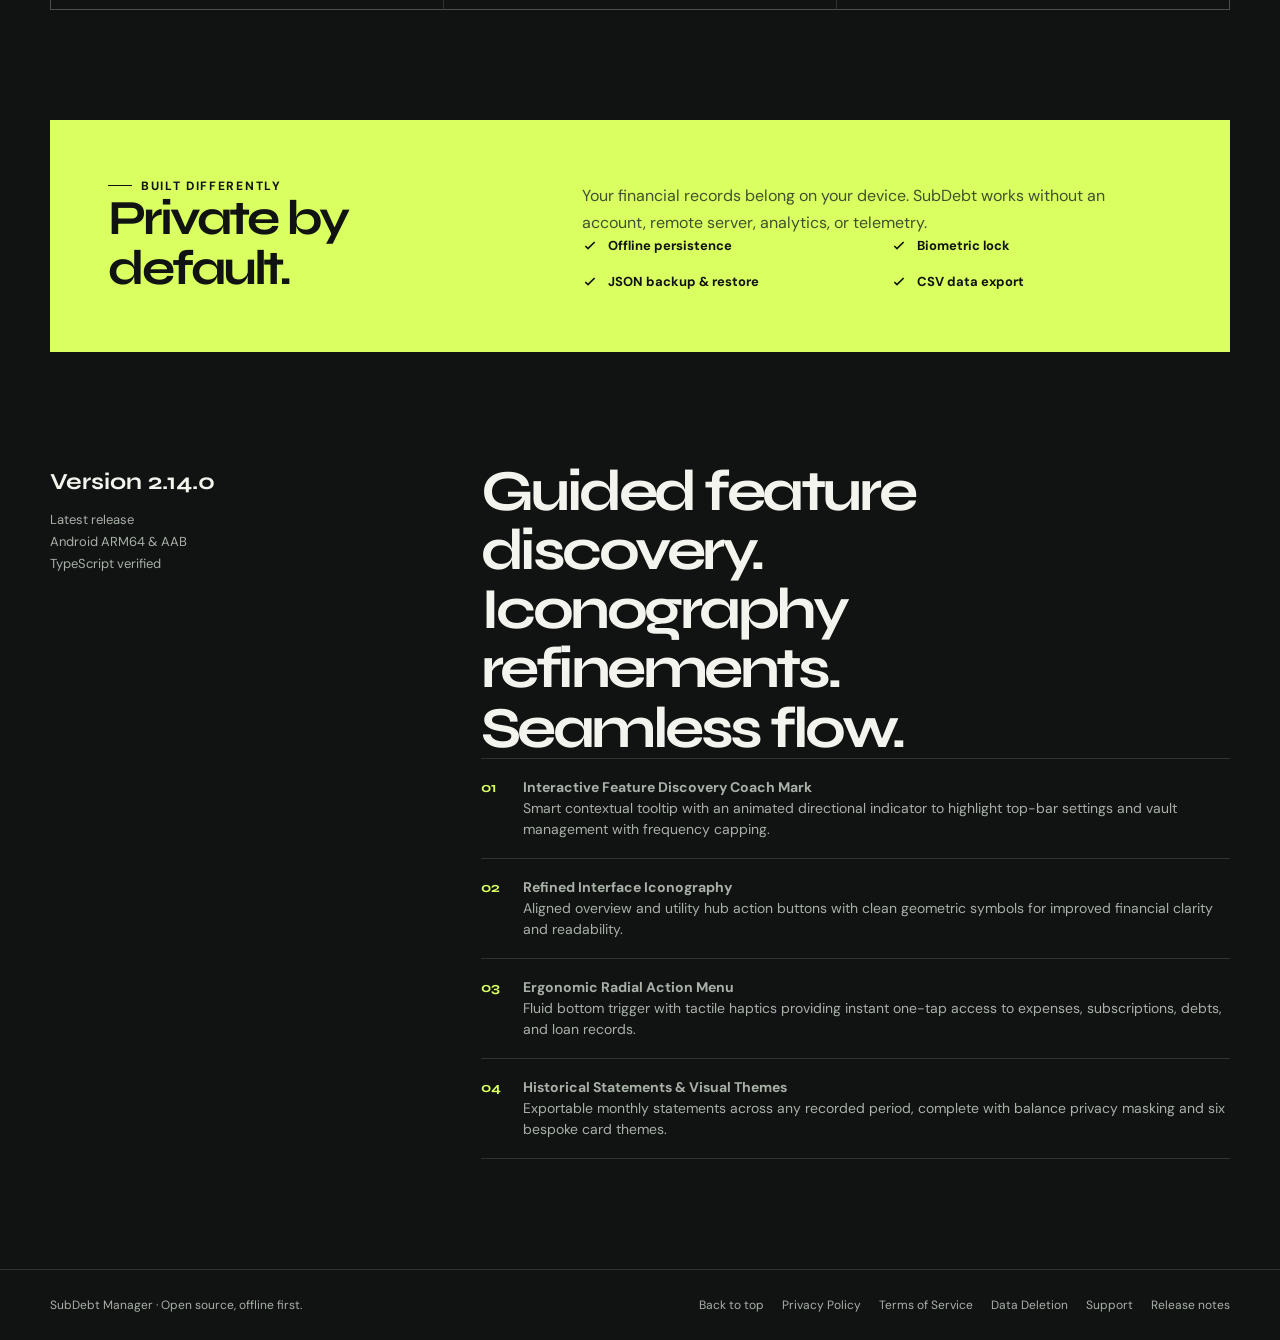
==== commit 0765360d: "Update site release assets and links to v2.14.0" ====
--- a/index.html
+++ b/index.html
@@ -45,7 +45,7 @@
             <div class="actions" id="download">
               <a
                 class="button button-primary download-button"
-                href="https://github.com/zer0k7/SubDebt-Manager/releases/download/v2.13.0/SubDebt-arm64-v8a.apk"
+                href="https://github.com/zer0k7/SubDebt-Manager/releases/download/v2.14.0/SubDebt-arm64-v8a.apk"
                 data-download
                 ><svg
                   viewBox="0 0 24 24"
@@ -73,7 +73,7 @@
               >
             </div>
             <div class="download-note" data-download-status aria-live="polite">
-              v2.13.0 · Android ARM64 · 100% offline
+              v2.14.0 · Android ARM64 · 100% offline
             </div>
           </div>
           <div class="device" aria-label="SubDebt dashboard preview">
@@ -121,7 +121,7 @@
             <strong>100%</strong><span>local data persistence</span>
           </div>
           <div class="stat">
-            <strong>v2.12.0</strong><span>latest stable release</span>
+            <strong>v2.14.0</strong><span>latest stable release</span>
           </div>
         </div>
       </section>
@@ -249,34 +249,34 @@
       <section class="section shell" id="release">
         <div class="release">
           <div class="release-meta">
-            <strong>Version 2.13.0</strong>Latest release<br />Android ARM64 &amp; AAB<br />TypeScript
+            <strong>Version 2.14.0</strong>Latest release<br />Android ARM64 &amp; AAB<br />TypeScript
             verified
           </div>
           <div>
-            <h2>Radial satellite action menu. Historical statements. Store compliance.</h2>
+            <h2>Guided feature discovery. Iconography refinements. Seamless flow.</h2>
             <ul class="release-list">
               <li>
                 <b>01</b
                 ><span
-                  ><strong>Ergonomic Radial Satellite Action Menu</strong><br />Redesigned bottom center FAB triggering an arc of four satellite buttons with tactile haptics, spring animation physics, and quick reach for expenses, subscriptions, debts, and loans.</span
+                  ><strong>Interactive Feature Discovery Coach Mark</strong><br />Smart contextual tooltip with an animated directional indicator to highlight top-bar settings and vault management with frequency capping.</span
                 >
               </li>
               <li>
                 <b>02</b
                 ><span
-                  ><strong>Historical Monthly Financial Statements &amp; 6 Card Themes</strong><br />Generate branded statements for any historical month stored in your database, featuring savings rates, privacy balance masking, and six themes (Emerald Luxe, Obsidian Neon, Royal Amethyst, Sunset Crimson, Sapphire Azure, and Titanium Frost).</span
+                  ><strong>Refined Interface Iconography</strong><br />Aligned overview and utility hub action buttons with clean geometric symbols for improved financial clarity and readability.</span
                 >
               </li>
               <li>
                 <b>03</b
                 ><span
-                  ><strong>1-Tap Subscription Cancellation Assistant</strong><br />Instant navigation to official subscription cancellation portals (Google Play, Apple, Netflix, Spotify, Prime, Disney+, ChatGPT, GitHub, Adobe), formal notice generator, and inactive state toggle.</span
+                  ><strong>Ergonomic Radial Action Menu</strong><br />Fluid bottom trigger with tactile haptics providing instant one-tap access to expenses, subscriptions, debts, and loan records.</span
                 >
               </li>
               <li>
                 <b>04</b
                 ><span
-                  ><strong>Google Play Scoped Storage &amp; Native Photo Picker</strong><br />Migrated entirely to sandboxed Scoped Storage and system photo picker, eliminating legacy external storage permissions for strict Google Play compliance.</span
+                  ><strong>Historical Statements &amp; Visual Themes</strong><br />Exportable monthly statements across any recorded period, complete with balance privacy masking and six bespoke card themes.</span
                 >
               </li>
             </ul>
@@ -294,7 +294,7 @@
           <a href="data-deletion.html">Data Deletion</a>
           <a href="support.html">Support</a>
           <a
-            href="https://github.com/zer0k7/SubDebt-Manager/releases/tag/v2.13.0"
+            href="https://github.com/zer0k7/SubDebt-Manager/releases/tag/v2.14.0"
             target="_blank"
             rel="noreferrer"
             >Release notes</a
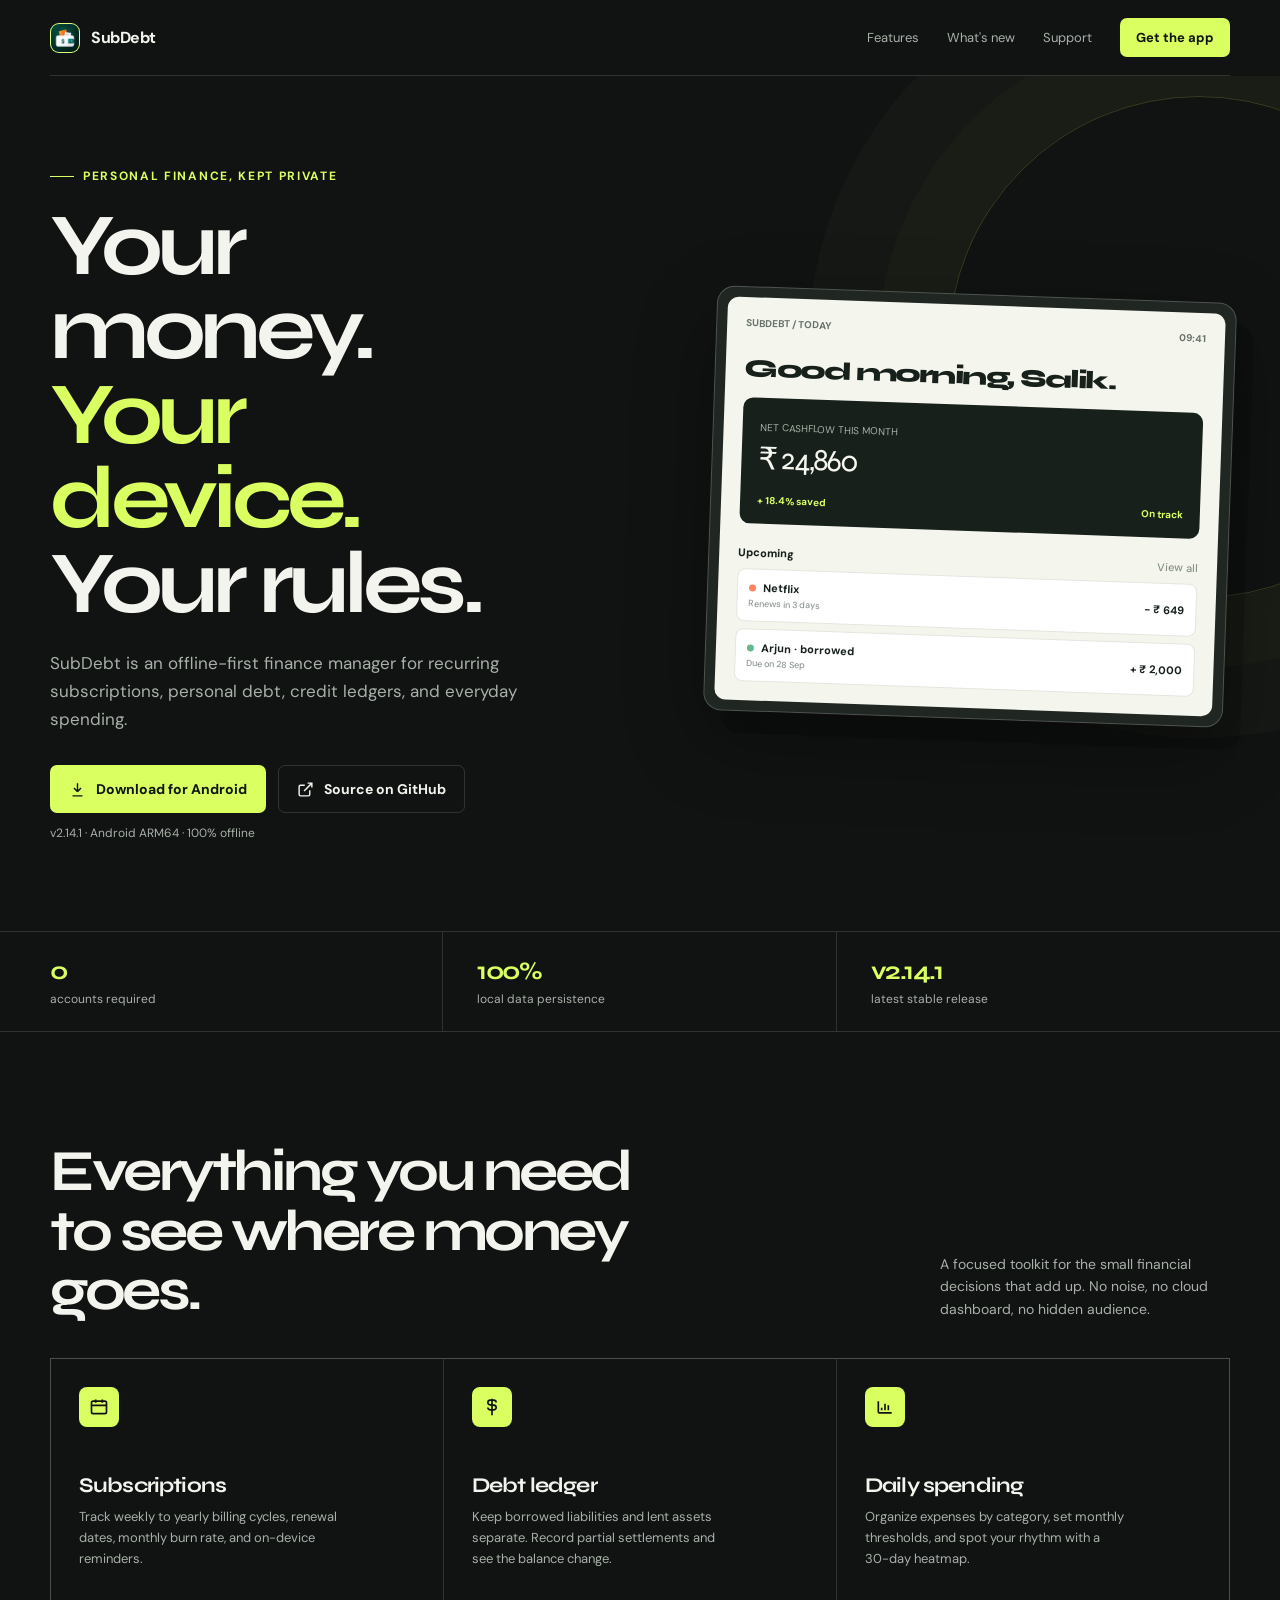
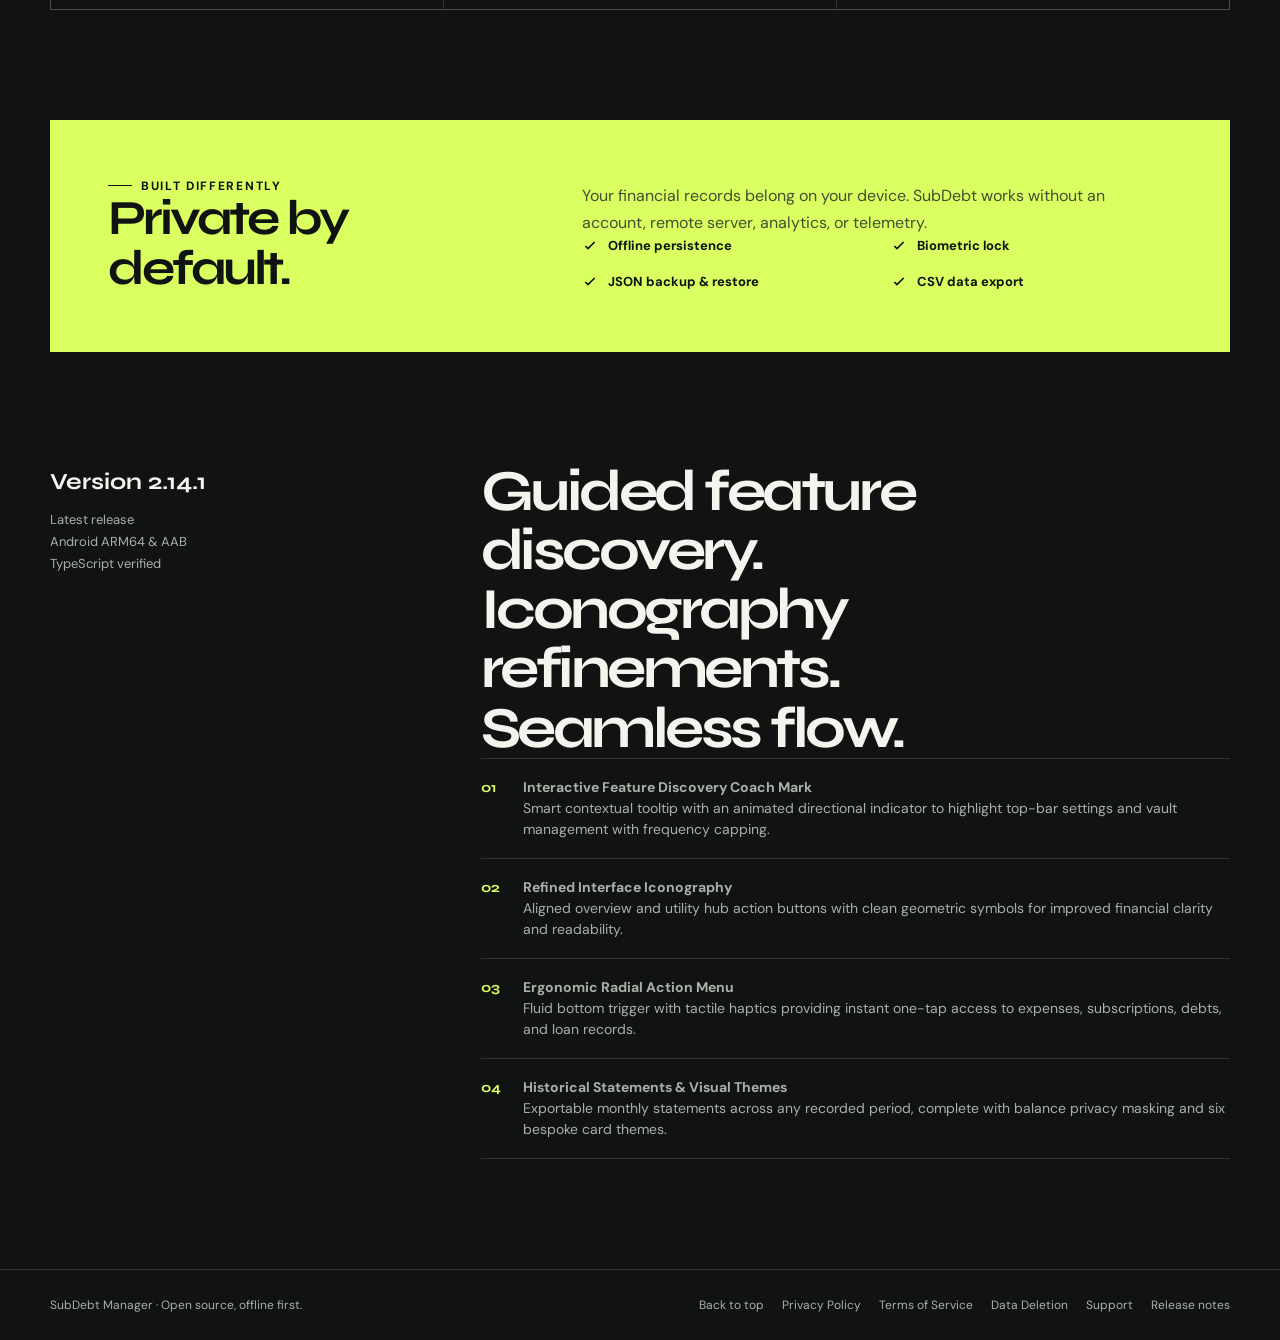
==== commit 09cf2c57: "Update site release assets and links to v2.14.1" ====
--- a/index.html
+++ b/index.html
@@ -45,7 +45,7 @@
             <div class="actions" id="download">
               <a
                 class="button button-primary download-button"
-                href="https://github.com/zer0k7/SubDebt-Manager/releases/download/v2.14.0/SubDebt-arm64-v8a.apk"
+                href="https://github.com/zer0k7/SubDebt-Manager/releases/download/v2.14.1/SubDebt-arm64-v8a.apk"
                 data-download
                 ><svg
                   viewBox="0 0 24 24"
@@ -73,7 +73,7 @@
               >
             </div>
             <div class="download-note" data-download-status aria-live="polite">
-              v2.14.0 · Android ARM64 · 100% offline
+              v2.14.1 · Android ARM64 · 100% offline
             </div>
           </div>
           <div class="device" aria-label="SubDebt dashboard preview">
@@ -121,7 +121,7 @@
             <strong>100%</strong><span>local data persistence</span>
           </div>
           <div class="stat">
-            <strong>v2.14.0</strong><span>latest stable release</span>
+            <strong>v2.14.1</strong><span>latest stable release</span>
           </div>
         </div>
       </section>
@@ -249,7 +249,7 @@
       <section class="section shell" id="release">
         <div class="release">
           <div class="release-meta">
-            <strong>Version 2.14.0</strong>Latest release<br />Android ARM64 &amp; AAB<br />TypeScript
+            <strong>Version 2.14.1</strong>Latest release<br />Android ARM64 &amp; AAB<br />TypeScript
             verified
           </div>
           <div>
@@ -294,7 +294,7 @@
           <a href="data-deletion.html">Data Deletion</a>
           <a href="support.html">Support</a>
           <a
-            href="https://github.com/zer0k7/SubDebt-Manager/releases/tag/v2.14.0"
+            href="https://github.com/zer0k7/SubDebt-Manager/releases/tag/v2.14.1"
             target="_blank"
             rel="noreferrer"
             >Release notes</a
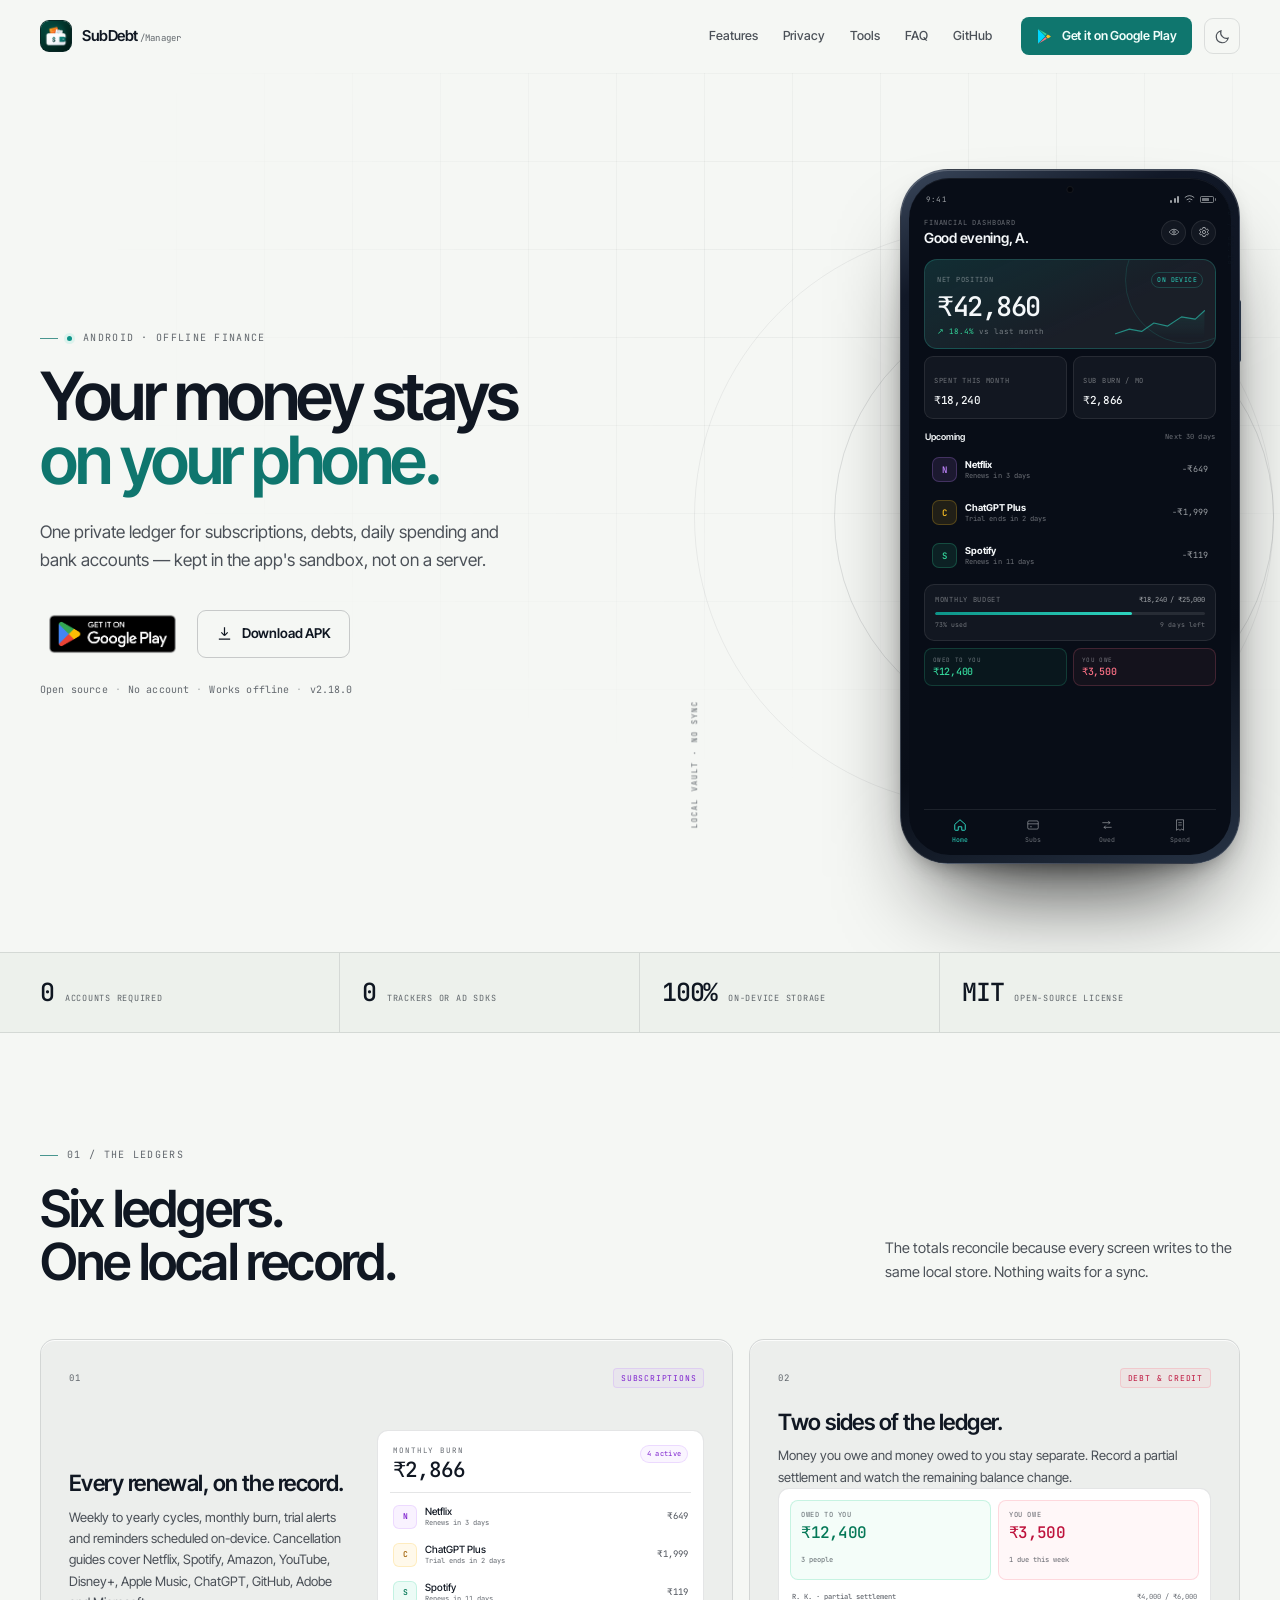
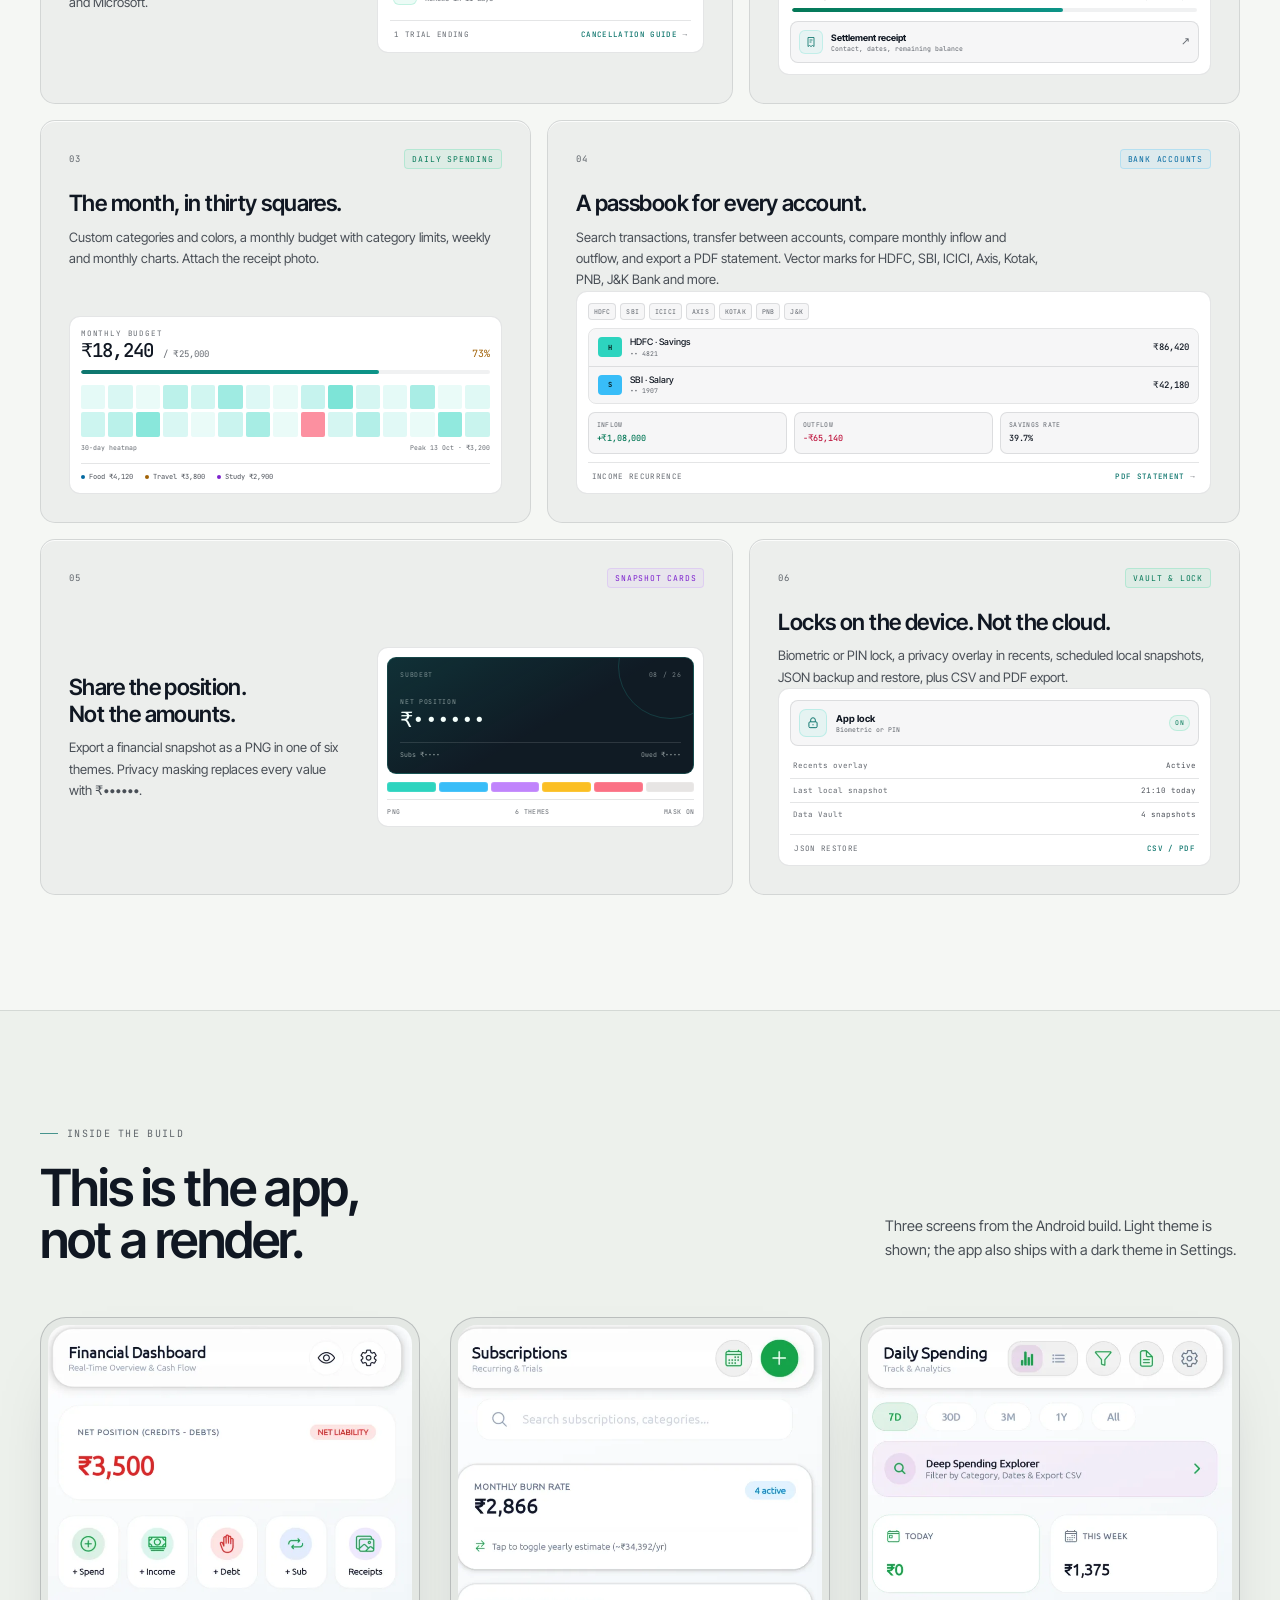
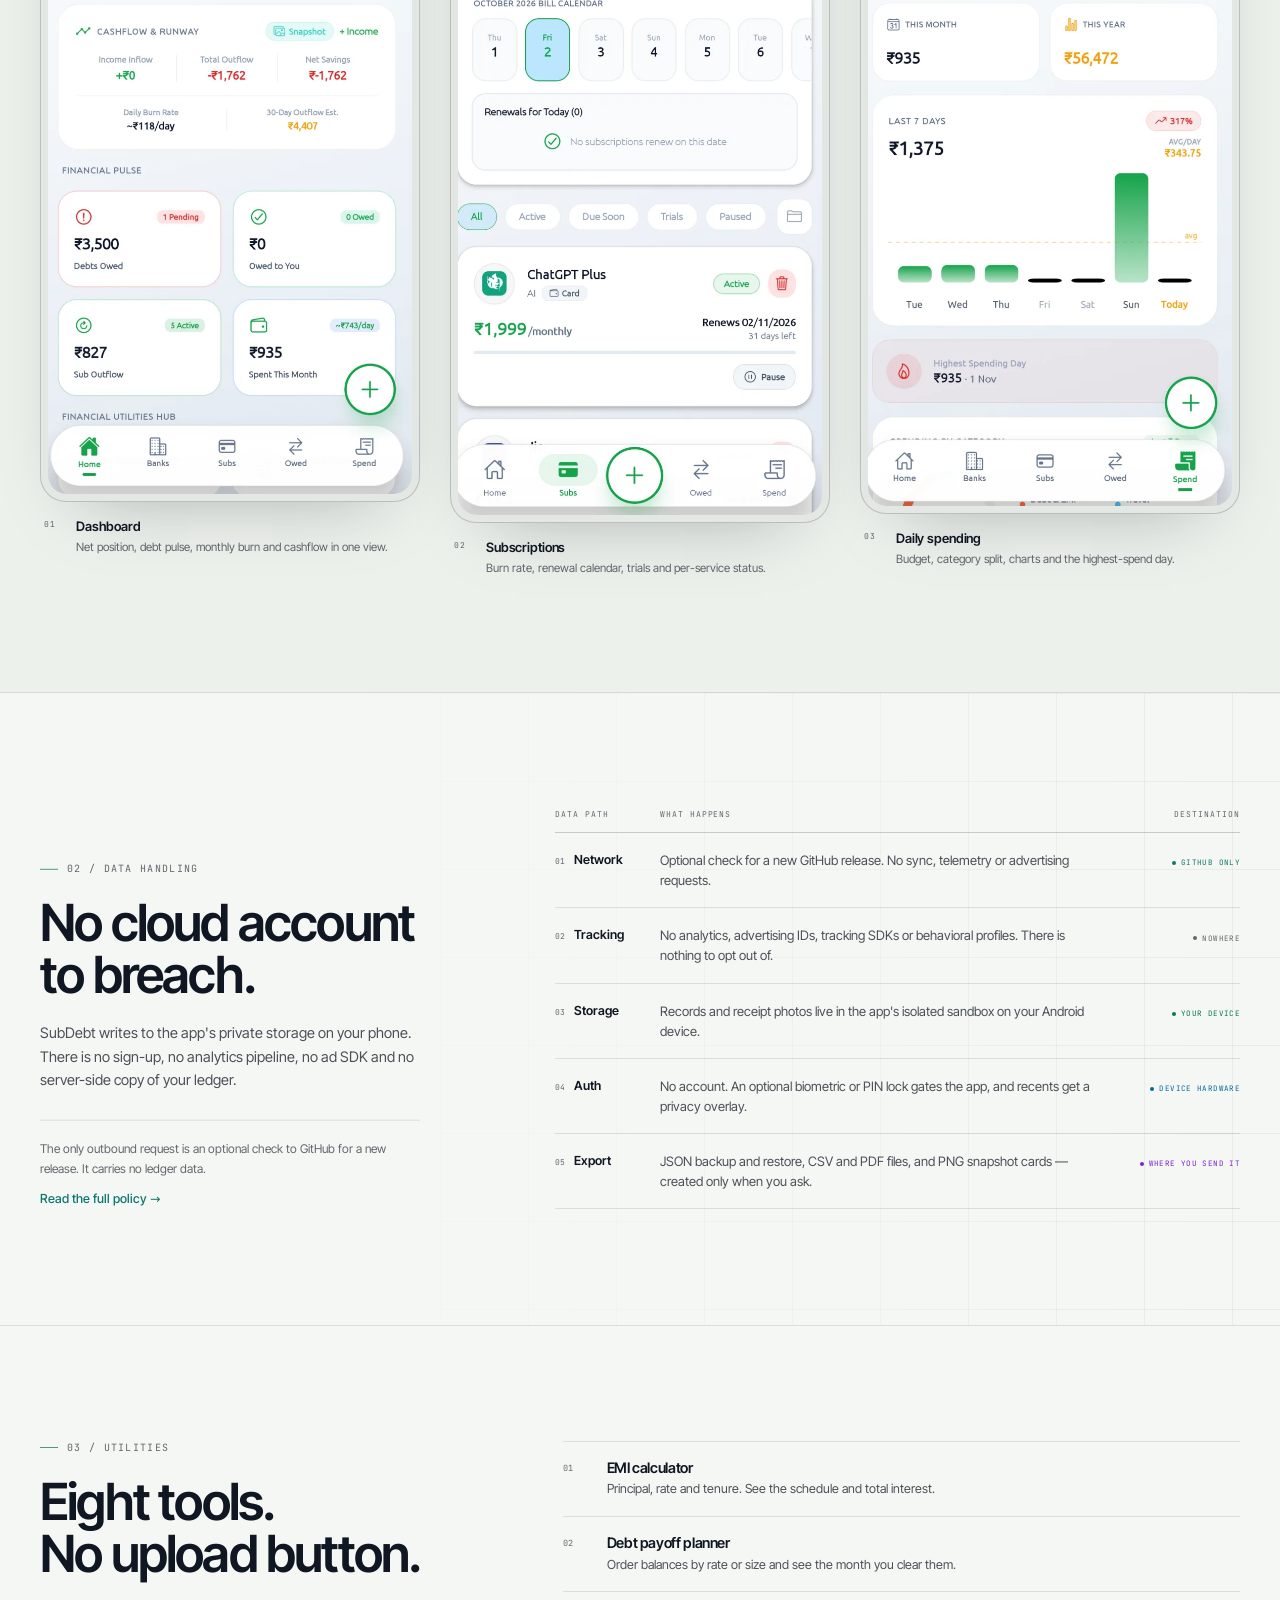
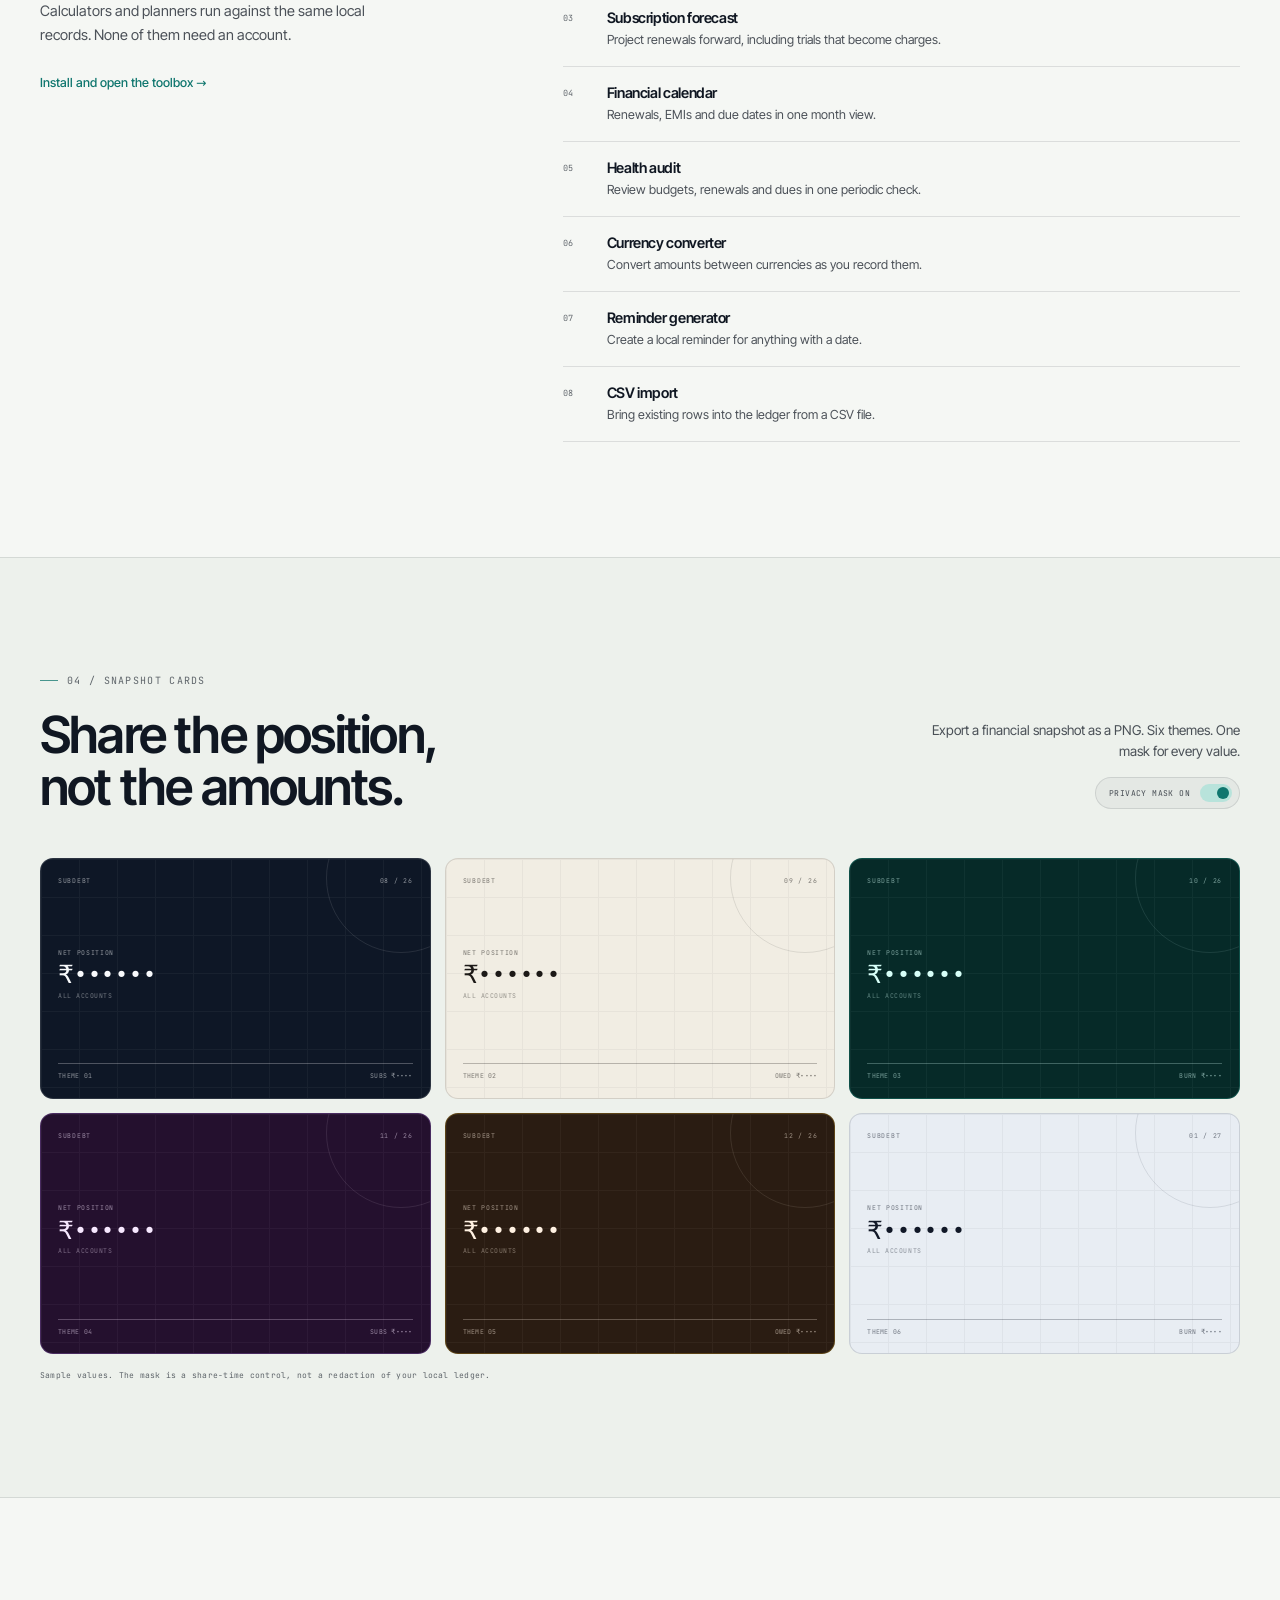
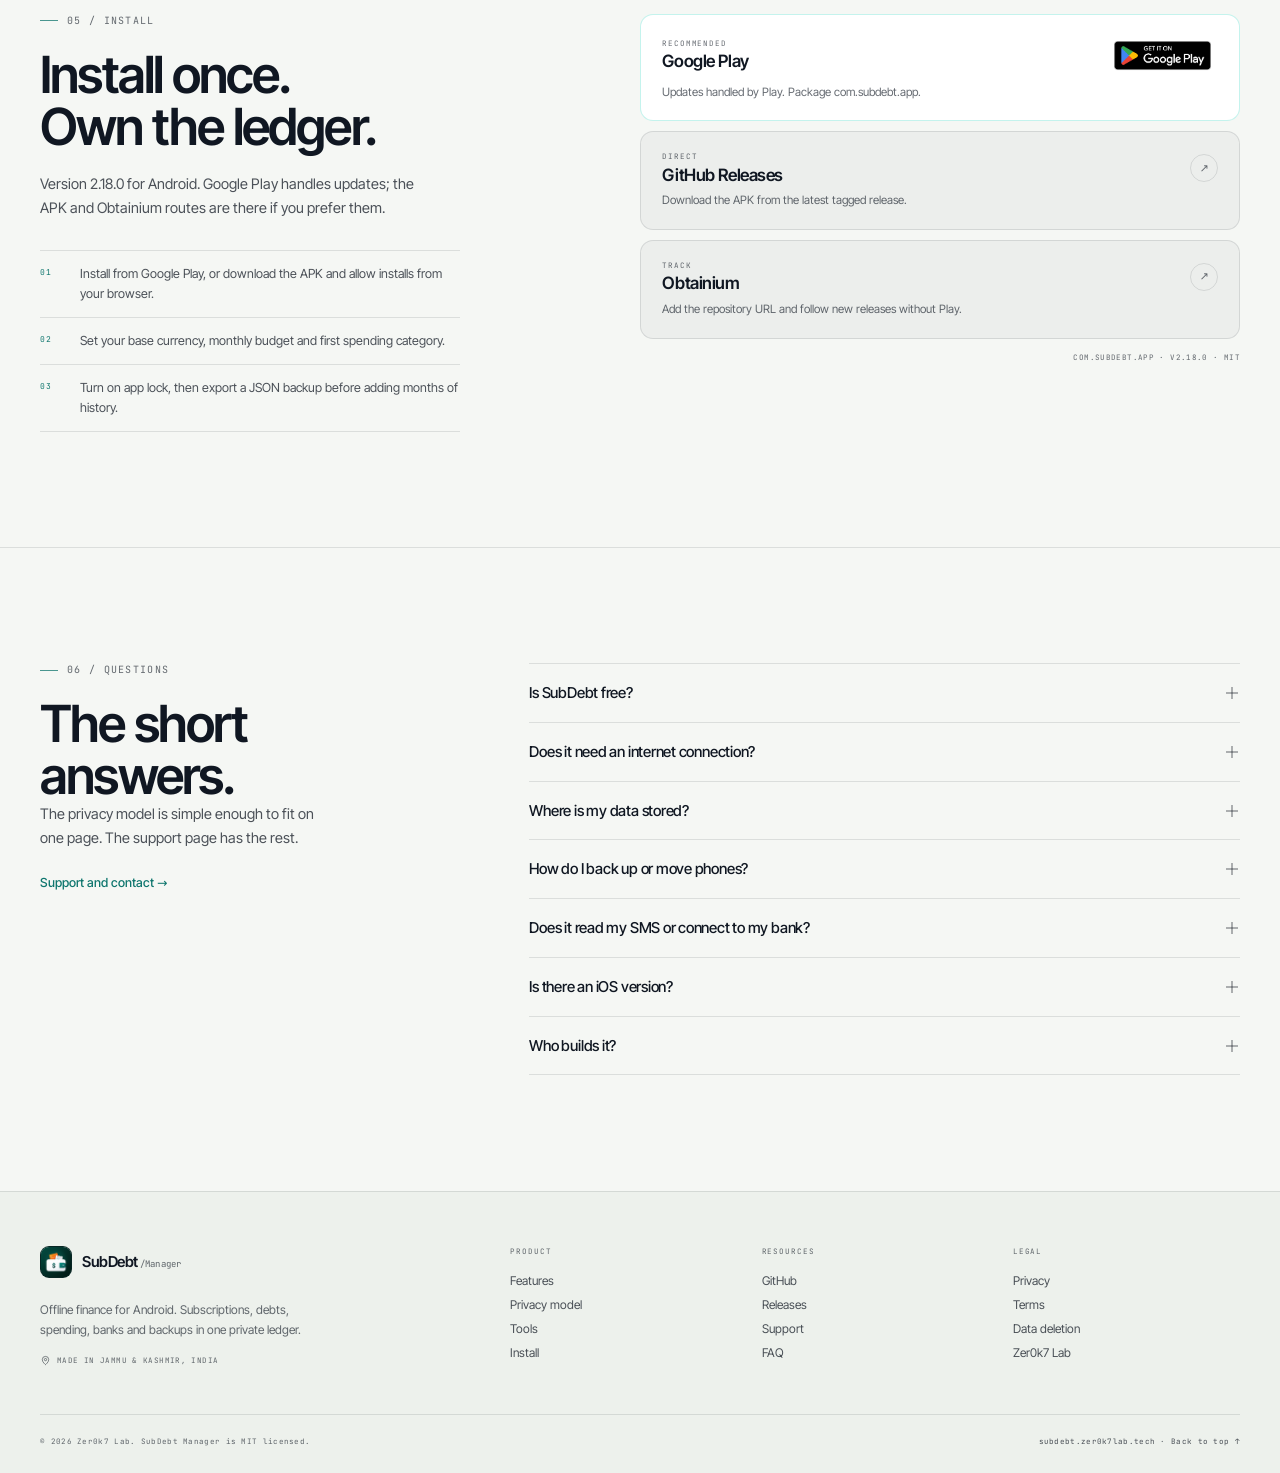
==== commit dffccc4e: "Rebuild site with new legal pages, SEO assets and v2.18.0" ====
--- a/index.html
+++ b/index.html
@@ -3,305 +3,1232 @@
   <head>
     <meta charset="UTF-8" />
     <meta name="viewport" content="width=device-width, initial-scale=1.0" />
-    <meta name="theme-color" content="#101312" />
+    <meta name="color-scheme" content="dark light" />
+    <meta name="theme-color" content="#090D16" />
+
+    <title>SubDebt Manager — Offline finance for Android</title>
     <meta
       name="description"
-      content="SubDebt Manager is a private, offline-first personal finance manager for subscriptions, ledgers, and daily spending."
+      content="Track subscriptions, debts, daily spending and bank ledgers in one offline Android app. No account, no analytics, no ads. Open source under MIT."
     />
-    <title>SubDebt Manager | Private money, kept local</title>
-    <link rel="preconnect" href="https://fonts.googleapis.com" />
-    <link rel="preconnect" href="https://fonts.gstatic.com" crossorigin />
+    <link rel="canonical" href="https://subdebt.zer0k7lab.tech/" />
+
+    <meta property="og:type" content="website" />
+    <meta property="og:site_name" content="SubDebt Manager" />
+    <meta property="og:title" content="SubDebt Manager — Your money stays on your phone" />
+    <meta
+      property="og:description"
+      content="Subscriptions, debts, daily spending and bank ledgers in one private Android app. No account. No analytics. No ads."
+    />
+    <meta property="og:url" content="https://subdebt.zer0k7lab.tech/" />
+    <meta property="og:image" content="https://subdebt.zer0k7lab.tech/assets/img/og.png" />
+    <meta property="og:image:width" content="1200" />
+    <meta property="og:image:height" content="630" />
+    <meta
+      property="og:image:alt"
+      content="SubDebt Manager wordmark above a dark Android dashboard showing a net position and upcoming renewals."
+    />
+    <meta name="twitter:card" content="summary_large_image" />
+    <meta name="twitter:title" content="SubDebt Manager — Your money stays on your phone" />
+    <meta
+      name="twitter:description"
+      content="Subscriptions, debts, daily spending and bank ledgers in one private Android app. No account. No analytics. No ads."
+    />
+    <meta name="twitter:image" content="https://subdebt.zer0k7lab.tech/assets/img/og.png" />
+
     <link
-      href="https://fonts.googleapis.com/css2?family=DM+Sans:wght@400;500;600;700&family=Syne:wght@600;700;800&display=swap"
-      rel="stylesheet"
+      rel="preload"
+      href="assets/fonts/inter-tight-latin.woff2"
+      as="font"
+      type="font/woff2"
+      crossorigin
     />
-    <link rel="icon" type="image/png" href="icon.png" />
+    <link
+      rel="preload"
+      href="assets/fonts/jetbrains-mono-latin.woff2"
+      as="font"
+      type="font/woff2"
+      crossorigin
+    />
+    <link rel="icon" type="image/png" href="assets/img/favicon-64.png" sizes="64x64" />
+    <link rel="apple-touch-icon" href="assets/img/apple-touch-icon.png" />
+    <link rel="manifest" href="site.webmanifest" />
     <link rel="stylesheet" href="styles.css" />
+
+    <script>
+      // Set theme before paint. Add .js so reveal animations never hide content without JS.
+      (function () {
+        var root = document.documentElement;
+        root.classList.add("js");
+        try {
+          var saved = localStorage.getItem("subdebt-theme");
+          var theme =
+            saved === "light" || saved === "dark"
+              ? saved
+              : window.matchMedia("(prefers-color-scheme: light)").matches
+                ? "light"
+                : "dark";
+          root.dataset.theme = theme;
+        } catch (error) {
+          /* System preference still applies through CSS. */
+        }
+      })();
+    </script>
+
+    <script type="application/ld+json">
+      {
+        "@context": "https://schema.org",
+        "@type": "SoftwareApplication",
+        "name": "SubDebt Manager",
+        "applicationCategory": "FinanceApplication",
+        "operatingSystem": "Android",
+        "softwareVersion": "2.18.0",
+        "isAccessibleForFree": true,
+        "inLanguage": "en",
+        "url": "https://subdebt.zer0k7lab.tech/",
+        "downloadUrl": "https://play.google.com/store/apps/details?id=com.subdebt.app",
+        "codeRepository": "https://github.com/zer0k7/SubDebt-Manager",
+        "license": "https://opensource.org/licenses/MIT",
+        "author": {
+          "@type": "Organization",
+          "name": "Zer0k7 Lab",
+          "url": "https://zer0k7lab.tech"
+        },
+        "offers": {
+          "@type": "Offer",
+          "price": "0",
+          "priceCurrency": "INR"
+        },
+        "description": "A privacy-first, offline personal finance manager for Android. Subscriptions, debt and credit ledgers, daily spending, bank accounts, income and local backups."
+      }
+    </script>
+    <script type="application/ld+json">
+      {
+        "@context": "https://schema.org",
+        "@type": "FAQPage",
+        "mainEntity": [
+          {
+            "@type": "Question",
+            "name": "Is SubDebt free?",
+            "acceptedAnswer": {
+              "@type": "Answer",
+              "text": "Yes. The app is free, MIT licensed, and has no ads. The source is on GitHub."
+            }
+          },
+          {
+            "@type": "Question",
+            "name": "Does it need an internet connection?",
+            "acceptedAnswer": {
+              "@type": "Answer",
+              "text": "No. The ledger works offline. The app may make one optional request to GitHub to check for a new release, and links you tap open in your browser."
+            }
+          },
+          {
+            "@type": "Question",
+            "name": "Where is my data stored?",
+            "acceptedAnswer": {
+              "@type": "Answer",
+              "text": "In the app's private storage on your Android device. There is no account and no server copy."
+            }
+          },
+          {
+            "@type": "Question",
+            "name": "Does it read my SMS or connect to my bank?",
+            "acceptedAnswer": {
+              "@type": "Answer",
+              "text": "No. It does not read messages, link to bank accounts, or move money. Bank ledgers are recorded manually."
+            }
+          }
+        ]
+      }
+    </script>
   </head>
+
   <body>
-    <header class="shell topbar">
-      <a class="brand" href="#top" aria-label="SubDebt Manager home"
-        ><span class="brand-mark" aria-hidden="true"
-          ><img src="icon.png" alt="" /></span
-        ><span>SubDebt</span></a
-      >
-      <nav class="nav" aria-label="Main navigation">
-        <a href="#features">Features</a><a href="#release">What's new</a><a href="support.html">Support</a><a class="nav-cta" href="#download">Get the app</a>
-      </nav>
+    <a class="skip-link" href="#main">Skip to content</a>
+
+    <header class="site-header" data-site-header>
+      <div class="container header-inner">
+        <a class="brand" href="#top" aria-label="SubDebt Manager home">
+          <span class="brand-mark" aria-hidden="true">
+            <img src="assets/img/mark-128.png" width="128" height="128" alt="" />
+          </span>
+          <span class="brand-name">SubDebt<span class="brand-suffix">/Manager</span></span>
+        </a>
+
+        <div class="header-actions">
+          <nav class="site-nav" id="site-nav" aria-label="Primary">
+            <a class="nav-link" href="#features">Features</a>
+            <a class="nav-link" href="#privacy">Privacy</a>
+            <a class="nav-link" href="#tools">Tools</a>
+            <a class="nav-link" href="#faq">FAQ</a>
+            <a
+              class="nav-link"
+              href="https://github.com/zer0k7/SubDebt-Manager"
+              target="_blank"
+              rel="noopener noreferrer"
+              >GitHub</a
+            >
+            <a
+              class="btn btn--primary btn--sm nav-cta"
+              href="https://play.google.com/store/apps/details?id=com.subdebt.app"
+              target="_blank"
+              rel="noopener noreferrer"
+            >
+              <svg class="play-glyph" viewBox="0 0 24 24" aria-hidden="true">
+                <path fill="#00D7FE" d="M3.4 2.1 13.1 11.8 3.4 21.5a1.4 1.4 0 0 1-.6-1.1V3.2c0-.4.2-.8.6-1.1Z" />
+                <path fill="#34D399" d="M3.4 2.1c.3-.2.7-.2 1.1 0l10.9 6.2-2.3 2.3-9.7-9.7Z" />
+                <path fill="#FB7185" d="M3.4 21.5c.3.2.7.2 1.1 0l10.9-6.2-2.3-2.3-9.7 9.7Z" />
+                <path fill="#FBBF24" d="m16.6 9.1 3.6 2.1c.8.5.8 1.1 0 1.6l-3.6 2.1-2.5-2.9 2.5-2.9Z" />
+              </svg>
+              Get it on Google Play
+            </a>
+          </nav>
+
+          <button class="icon-btn theme-toggle" type="button" data-theme-toggle aria-label="Switch to light theme">
+            <svg class="icon-sun" viewBox="0 0 24 24" fill="none" stroke="currentColor" stroke-width="1.7" aria-hidden="true">
+              <circle cx="12" cy="12" r="3.5" />
+              <path d="M12 2.5v2M12 19.5v2M4.7 4.7l1.4 1.4M17.9 17.9l1.4 1.4M2.5 12h2M19.5 12h2M4.7 19.3l1.4-1.4M17.9 6.1l1.4-1.4" />
+            </svg>
+            <svg class="icon-moon" viewBox="0 0 24 24" fill="none" stroke="currentColor" stroke-width="1.7" aria-hidden="true">
+              <path d="M20 14.2A8.2 8.2 0 0 1 9.8 4a8.5 8.5 0 1 0 10.2 10.2Z" />
+            </svg>
+          </button>
+
+          <button
+            class="icon-btn menu-toggle"
+            type="button"
+            data-nav-toggle
+            aria-expanded="false"
+            aria-controls="site-nav"
+            aria-label="Open menu"
+          >
+            <svg viewBox="0 0 24 24" fill="none" stroke="currentColor" stroke-width="1.7" aria-hidden="true">
+              <path d="M4 7h16M4 12h16M4 17h16" />
+            </svg>
+          </button>
+        </div>
+      </div>
     </header>
-    <main id="top">
-      <section class="hero">
-        <div class="shell hero-grid">
-          <div>
-            <div class="eyebrow">
-              <span></span> Personal finance, kept private
+
+    <main id="main">
+      <section class="hero" id="top" aria-labelledby="hero-title">
+        <div class="container hero-grid">
+          <div class="hero-copy">
+            <p class="kicker"><span class="kicker-dot" aria-hidden="true"></span>Android · offline finance</p>
+            <h1 class="hero-title" id="hero-title">
+              <span class="hero-line">Your money stays</span>
+              <span class="hero-line hero-line--accent">on your phone.</span>
+            </h1>
+            <p class="hero-lead">
+              One private ledger for subscriptions, debts, daily spending and bank
+              accounts — kept in the app's sandbox, not on a server.
+            </p>
+
+            <div class="hero-actions">
+              <a
+                class="play-badge"
+                href="https://play.google.com/store/apps/details?id=com.subdebt.app"
+                target="_blank"
+                rel="noopener noreferrer"
+              >
+                <img
+                  src="assets/img/play-badge.png"
+                  width="646"
+                  height="250"
+                  alt="Get it on Google Play"
+                />
+              </a>
+              <a
+                class="btn btn--ghost"
+                href="https://github.com/zer0k7/SubDebt-Manager/releases/latest"
+                target="_blank"
+                rel="noopener noreferrer"
+              >
+                <svg viewBox="0 0 24 24" fill="none" stroke="currentColor" stroke-width="1.7" aria-hidden="true">
+                  <path d="M12 3v12m0 0 4.5-4.5M12 15l-4.5-4.5M4 20h16" />
+                </svg>
+                Download APK
+              </a>
             </div>
-            <h1>Your money.<br /><em>Your device.</em><br />Your rules.</h1>
-            <p class="hero-copy">
-              SubDebt is an offline-first finance manager for recurring
-              subscriptions, personal debt, credit ledgers, and everyday
-              spending.
+
+            <p class="hero-trust">
+              <span>Open source</span><span aria-hidden="true">·</span>
+              <span>No account</span><span aria-hidden="true">·</span>
+              <span>Works offline</span><span aria-hidden="true">·</span>
+              <span>v<span data-app-version>2.18.0</span></span>
             </p>
-            <div class="actions" id="download">
-              <a
-                class="button button-primary download-button"
-                href="https://github.com/zer0k7/SubDebt-Manager/releases/download/v2.14.1/SubDebt-arm64-v8a.apk"
-                data-download
-                ><svg
-                  viewBox="0 0 24 24"
-                  fill="none"
-                  stroke="currentColor"
-                  stroke-width="2"
-                >
-                  <path d="M12 3v12m0 0 5-5m-5 5-5-5M5 21h14" /></svg
-                ><span>Download for Android</span></a
-              ><a
-                class="button button-secondary"
-                href="https://github.com/zer0k7/SubDebt-Manager"
-                target="_blank"
-                rel="noreferrer"
-                ><svg
-                  viewBox="0 0 24 24"
-                  fill="none"
-                  stroke="currentColor"
-                  stroke-width="2"
-                >
-                  <path
-                    d="M15 3h6v6M10 14 21 3M18 13v6a2 2 0 0 1-2 2H5a2 2 0 0 1-2-2V8a2 2 0 0 1 2-2h6"
-                  /></svg
-                >Source on GitHub</a
-              >
+          </div>
+
+          <div
+            class="hero-stage"
+            role="img"
+            aria-label="Preview of the SubDebt dashboard: ₹42,860 net position, ₹2,866 monthly subscription burn, three upcoming renewals, and 73 percent of a ₹25,000 monthly budget used."
+          >
+            <div class="stage-ring stage-ring--outer" aria-hidden="true"></div>
+            <div class="stage-ring stage-ring--inner" aria-hidden="true"></div>
+            <div class="phone" aria-hidden="true">
+              <div class="phone-screen">
+                <div class="p-status">
+                  <span class="p-time">9:41</span>
+                  <span class="p-status-right">
+                    <span class="p-signal"><i></i><i></i><i></i></span>
+                    <svg viewBox="0 0 14 10" class="p-wifi" fill="none" stroke="currentColor" stroke-width="1.2">
+                      <path d="M1 3.2a9.5 9.5 0 0 1 12 0M3.4 6a6 6 0 0 1 7.2 0M6 8.5a2.2 2.2 0 0 1 2 0" />
+                    </svg>
+                    <span class="p-battery"><i></i></span>
+                  </span>
+                </div>
+
+                <div class="p-appbar">
+                  <div>
+                    <span class="p-eyebrow">Financial dashboard</span>
+                    <span class="p-title">Good evening, A.</span>
+                  </div>
+                  <div class="p-actions">
+                    <span class="p-icon">
+                      <svg viewBox="0 0 24 24" fill="none" stroke="currentColor" stroke-width="1.8">
+                        <path d="M2.5 12S6 6.5 12 6.5 21.5 12 21.5 12 18 17.5 12 17.5 2.5 12 2.5 12Z" />
+                        <circle cx="12" cy="12" r="2.6" />
+                      </svg>
+                    </span>
+                    <span class="p-icon">
+                      <svg viewBox="0 0 24 24" fill="none" stroke="currentColor" stroke-width="1.8">
+                        <circle cx="12" cy="12" r="3.2" />
+                        <path d="M19 12a7 7 0 0 0-.1-1.2l2-1.5-2-3.4-2.3 1a7 7 0 0 0-2-1.2L14.2 3h-4.4l-.4 2.7a7 7 0 0 0-2 1.2l-2.3-1-2 3.4 2 1.5A7 7 0 0 0 5 12c0 .4 0 .8.1 1.2l-2 1.5 2 3.4 2.3-1a7 7 0 0 0 2 1.2l.4 2.7h4.4l.4-2.7a7 7 0 0 0 2-1.2l2.3 1 2-3.4-2-1.5c.1-.4.1-.8.1-1.2Z" />
+                      </svg>
+                    </span>
+                  </div>
+                </div>
+
+                <div class="p-balance p-anim" style="--i: 0">
+                  <div class="p-balance-top">
+                    <span class="p-label">Net position</span>
+                    <span class="p-live">On device</span>
+                  </div>
+                  <strong class="p-amount">₹42,860</strong>
+                  <div class="p-meta">
+                    <span class="p-up">↗ 18.4%</span>
+                    <span>vs last month</span>
+                  </div>
+                  <svg class="p-spark" viewBox="0 0 120 44" fill="none" aria-hidden="true">
+                    <path d="M2 36 20 30 36 33 52 22 70 26 88 14 106 17 118 6" stroke="currentColor" stroke-width="1.5" stroke-linecap="round" stroke-linejoin="round" opacity=".8" />
+                    <path d="M2 36 20 30 36 33 52 22 70 26 88 14 106 17 118 6V44H2Z" fill="url(#sparkfill)" opacity=".14" />
+                    <defs>
+                      <linearGradient id="sparkfill" x1="60" y1="6" x2="60" y2="44" gradientUnits="userSpaceOnUse">
+                        <stop stop-color="#2DD4BF" />
+                        <stop offset="1" stop-color="#2DD4BF" stop-opacity="0" />
+                      </linearGradient>
+                    </defs>
+                  </svg>
+                </div>
+
+                <div class="p-quick p-anim" style="--i: 1">
+                  <div class="p-quick-item">
+                    <span class="p-label">Spent this month</span>
+                    <strong>₹18,240</strong>
+                  </div>
+                  <div class="p-quick-item">
+                    <span class="p-label">Sub burn / mo</span>
+                    <strong>₹2,866</strong>
+                  </div>
+                </div>
+
+                <div class="p-section p-anim" style="--i: 2">
+                  <span>Upcoming</span>
+                  <span class="p-section-meta">Next 30 days</span>
+                </div>
+
+                <ul class="p-list">
+                  <li class="p-row p-anim" style="--i: 3">
+                    <span class="p-svc p-svc--purple">N</span>
+                    <span class="p-row-main"><b>Netflix</b><small>Renews in 3 days</small></span>
+                    <span class="p-row-amt">−₹649</span>
+                  </li>
+                  <li class="p-row p-anim" style="--i: 4">
+                    <span class="p-svc p-svc--amber">C</span>
+                    <span class="p-row-main"><b>ChatGPT Plus</b><small>Trial ends in 2 days</small></span>
+                    <span class="p-row-amt">−₹1,999</span>
+                  </li>
+                  <li class="p-row p-anim" style="--i: 5">
+                    <span class="p-svc p-svc--emerald">S</span>
+                    <span class="p-row-main"><b>Spotify</b><small>Renews in 11 days</small></span>
+                    <span class="p-row-amt">−₹119</span>
+                  </li>
+                </ul>
+
+                <div class="p-budget p-anim" style="--i: 6">
+                  <div class="p-budget-top">
+                    <span class="p-label">Monthly budget</span>
+                    <span class="p-budget-num">₹18,240 / ₹25,000</span>
+                  </div>
+                  <div class="p-bar"><i class="p-bar-fill" style="width: 73%"></i></div>
+                  <div class="p-budget-foot"><span>73% used</span><span>9 days left</span></div>
+                </div>
+
+                <div class="p-pulse p-anim" style="--i: 7">
+                  <div class="p-pulse-item p-pulse-item--credit">
+                    <span>Owed to you</span>
+                    <strong>₹12,400</strong>
+                  </div>
+                  <div class="p-pulse-item p-pulse-item--debt">
+                    <span>You owe</span>
+                    <strong>₹3,500</strong>
+                  </div>
+                </div>
+
+                <div class="p-tabs">
+                  <span class="p-tab p-tab--active">
+                    <svg viewBox="0 0 24 24" fill="none" stroke="currentColor" stroke-width="1.7"><path d="m3 11 9-8 9 8v9a1 1 0 0 1-1 1h-5v-6H9v6H4a1 1 0 0 1-1-1v-9Z" /></svg>
+                    Home
+                  </span>
+                  <span class="p-tab">
+                    <svg viewBox="0 0 24 24" fill="none" stroke="currentColor" stroke-width="1.7"><rect x="3" y="5" width="18" height="14" rx="2" /><path d="M3 10h18M7 15h3" /></svg>
+                    Subs
+                  </span>
+                  <span class="p-tab">
+                    <svg viewBox="0 0 24 24" fill="none" stroke="currentColor" stroke-width="1.7"><path d="M4 8h13l-3-3m3 3-3 3M20 16H7l3-3m-3 3 3 3" /></svg>
+                    Owed
+                  </span>
+                  <span class="p-tab">
+                    <svg viewBox="0 0 24 24" fill="none" stroke="currentColor" stroke-width="1.7"><path d="M6 3h12v18l-3-2-3 2-3-2-3 2V3Z" /><path d="M9 8h6M9 12h6" /></svg>
+                    Spend
+                  </span>
+                </div>
+              </div>
             </div>
-            <div class="download-note" data-download-status aria-live="polite">
-              v2.14.1 · Android ARM64 · 100% offline
-            </div>
-          </div>
-          <div class="device" aria-label="SubDebt dashboard preview">
-            <div class="device-screen">
-              <div class="screen-top">
-                <span>SUBDEBT / TODAY</span><span>09:41</span>
-              </div>
-              <div class="screen-title">Good morning, Salik.</div>
-              <div class="money-card">
-                <small>NET CASHFLOW THIS MONTH</small
-                ><span class="money">₹ 24,860</span>
-                <div class="money-meta">
-                  <span>+ 18.4% saved</span><span>On track</span>
-                </div>
-              </div>
-              <div class="screen-label">Upcoming <span>View all</span></div>
-              <div class="screen-list">
-                <div class="screen-row">
-                  <div>
-                    <span class="dot"></span>Netflix<small
-                      >Renews in 3 days</small
-                    >
-                  </div>
-                  <strong>− ₹ 649</strong>
-                </div>
-                <div class="screen-row">
-                  <div>
-                    <span class="dot green"></span>Arjun · borrowed<small
-                      >Due on 28 Sep</small
-                    >
-                  </div>
-                  <strong>+ ₹ 2,000</strong>
-                </div>
-              </div>
-            </div>
+            <span class="stage-label stage-label--top">SD / 02.18</span>
+            <span class="stage-label stage-label--bottom">Local vault · no sync</span>
           </div>
         </div>
       </section>
-      <section class="strip" aria-label="Product facts">
-        <div class="shell strip-inner">
-          <div class="stat">
-            <strong>0</strong><span>accounts required</span>
-          </div>
-          <div class="stat">
-            <strong>100%</strong><span>local data persistence</span>
-          </div>
-          <div class="stat">
-            <strong>v2.14.1</strong><span>latest stable release</span>
+
+      <section class="proof" aria-label="Product facts">
+        <div class="container proof-grid">
+          <div class="proof-item">
+            <strong class="proof-value">0</strong>
+            <span class="proof-label">accounts required</span>
+          </div>
+          <div class="proof-item">
+            <strong class="proof-value">0</strong>
+            <span class="proof-label">trackers or ad SDKs</span>
+          </div>
+          <div class="proof-item">
+            <strong class="proof-value">100%</strong>
+            <span class="proof-label">on-device storage</span>
+          </div>
+          <div class="proof-item">
+            <strong class="proof-value">MIT</strong>
+            <span class="proof-label">open-source license</span>
           </div>
         </div>
       </section>
-      <section class="section shell" id="features">
-        <div class="section-heading">
-          <h2>Everything you need to see where money goes.</h2>
-          <p class="section-intro">
-            A focused toolkit for the small financial decisions that add up. No
-            noise, no cloud dashboard, no hidden audience.
-          </p>
-        </div>
-        <div class="feature-grid">
-          <article class="feature">
-            <div class="feature-icon">
-              <svg
-                viewBox="0 0 24 24"
-                fill="none"
-                stroke="currentColor"
-                stroke-width="2"
-              >
-                <rect x="3" y="5" width="18" height="15" rx="2" />
-                <path d="M8 3v4m8-4v4M3 10h18" />
-              </svg>
+
+      <section class="section features" id="features" aria-labelledby="features-title">
+        <div class="container">
+          <header class="section-head">
+            <div>
+              <p class="kicker">01 / The ledgers</p>
+              <h2 id="features-title">Six ledgers.<br />One local record.</h2>
             </div>
-            <h3>Subscriptions</h3>
-            <p>
-              Track weekly to yearly billing cycles, renewal dates, monthly burn
-              rate, and on-device reminders.
+            <p class="section-sub">
+              The totals reconcile because every screen writes to the same local
+              store. Nothing waits for a sync.
             </p>
-          </article>
-          <article class="feature">
-            <div class="feature-icon">
-              <svg
-                viewBox="0 0 24 24"
-                fill="none"
-                stroke="currentColor"
-                stroke-width="2"
-              >
-                <path
-                  d="M12 2v20M17 6.5c0-1.7-2-3-5-3s-5 1.3-5 3 2 3 5 3 5 1.3 5 3-2 3-5 3-5-1.3-5-3"
-                />
-              </svg>
-            </div>
-            <h3>Debt ledger</h3>
-            <p>
-              Keep borrowed liabilities and lent assets separate. Record partial
-              settlements and see the balance change.
-            </p>
-          </article>
-          <article class="feature">
-            <div class="feature-icon">
-              <svg
-                viewBox="0 0 24 24"
-                fill="none"
-                stroke="currentColor"
-                stroke-width="2"
-              >
-                <path d="M4 19V5m0 14h16M8 16v-3m4 3V8m4 8v-6" />
-              </svg>
-            </div>
-            <h3>Daily spending</h3>
-            <p>
-              Organize expenses by category, set monthly thresholds, and spot
-              your rhythm with a 30-day heatmap.
-            </p>
-          </article>
+          </header>
+
+          <div class="bento">
+            <article class="tile tile--subs tile--split reveal">
+              <div class="tile-top">
+                <span class="tile-num">01</span>
+                <span class="tag tag--purple">Subscriptions</span>
+              </div>
+              <div class="tile-body">
+                <div class="tile-copy">
+                  <h3>Every renewal, on the record.</h3>
+                  <p>
+                    Weekly to yearly cycles, monthly burn, trial alerts and
+                    reminders scheduled on-device. Cancellation guides cover
+                    Netflix, Spotify, Amazon, YouTube, Disney+, Apple Music,
+                    ChatGPT, GitHub, Adobe and Microsoft.
+                  </p>
+                </div>
+
+                <div class="ui subs-ui" aria-hidden="true">
+                  <div class="ui-burn">
+                    <div>
+                      <span class="ui-label">Monthly burn</span>
+                      <strong>₹2,866</strong>
+                    </div>
+                    <span class="count-chip">4 active</span>
+                  </div>
+                  <ul class="renewal-list">
+                    <li>
+                      <span class="svc svc--purple">N</span>
+                      <span class="renewal-name">Netflix<small>Renews in 3 days</small></span>
+                      <span class="renewal-amt">₹649</span>
+                    </li>
+                    <li>
+                      <span class="svc svc--amber">C</span>
+                      <span class="renewal-name">ChatGPT Plus<small>Trial ends in 2 days</small></span>
+                      <span class="renewal-amt">₹1,999</span>
+                    </li>
+                    <li>
+                      <span class="svc svc--emerald">S</span>
+                      <span class="renewal-name">Spotify<small>Renews in 11 days</small></span>
+                      <span class="renewal-amt">₹119</span>
+                    </li>
+                  </ul>
+                  <div class="ui-foot">
+                    <span>1 trial ending</span>
+                    <span><b>Cancellation guide</b> →</span>
+                  </div>
+                </div>
+              </div>
+            </article>
+
+            <article class="tile tile--debt reveal">
+              <div class="tile-top">
+                <span class="tile-num">02</span>
+                <span class="tag tag--rose">Debt &amp; credit</span>
+              </div>
+              <div class="tile-copy">
+                <h3>Two sides of the ledger.</h3>
+                <p>
+                  Money you owe and money owed to you stay separate. Record a
+                  partial settlement and watch the remaining balance change.
+                </p>
+              </div>
+
+              <div class="ui debt-ui" aria-hidden="true">
+                <div class="debt-split">
+                  <div class="debt-box debt-box--credit">
+                    <span>Owed to you</span>
+                    <strong>₹12,400</strong>
+                    <small>3 people</small>
+                  </div>
+                  <div class="debt-box debt-box--debt">
+                    <span>You owe</span>
+                    <strong>₹3,500</strong>
+                    <small>1 due this week</small>
+                  </div>
+                </div>
+                <div class="settle">
+                  <div class="settle-head">
+                    <span>R. K. · partial settlement</span>
+                    <span>₹4,000 / ₹6,000</span>
+                  </div>
+                  <div class="bar bar--split"><i style="width: 67%"></i></div>
+                </div>
+                <div class="receipt-row">
+                  <span class="receipt-icon">
+                    <svg viewBox="0 0 24 24" fill="none" stroke="currentColor" stroke-width="1.7">
+                      <path d="M6 3h12v18l-3-2-3 2-3-2-3 2V3Z" />
+                      <path d="M9 8h6M9 12h4" />
+                    </svg>
+                  </span>
+                  <span><b>Settlement receipt</b><small>Contact, dates, remaining balance</small></span>
+                  <span class="receipt-arrow">↗</span>
+                </div>
+              </div>
+            </article>
+
+            <article class="tile tile--spend reveal">
+              <div class="tile-top">
+                <span class="tile-num">03</span>
+                <span class="tag tag--emerald">Daily spending</span>
+              </div>
+              <div class="tile-copy">
+                <h3>The month, in thirty squares.</h3>
+                <p>
+                  Custom categories and colors, a monthly budget with category
+                  limits, weekly and monthly charts. Attach the receipt photo.
+                </p>
+              </div>
+
+              <div class="ui spend-ui" aria-hidden="true">
+                <div class="budget-row">
+                  <div>
+                    <span class="ui-label">Monthly budget</span>
+                    <strong class="budget-amount">₹18,240 <small>/ ₹25,000</small></strong>
+                  </div>
+                  <span class="budget-pct">73%</span>
+                </div>
+                <div class="bar"><i style="width: 73%"></i></div>
+                <div class="heatmap">
+                  <i style="--v: 0.12"></i><i style="--v: 0.18"></i><i style="--v: 0.1"></i><i style="--v: 0.32"></i><i style="--v: 0.22"></i>
+                  <i style="--v: 0.46"></i><i style="--v: 0.16"></i><i style="--v: 0.1"></i><i style="--v: 0.27"></i><i style="--v: 0.62"></i>
+                  <i style="--v: 0.2"></i><i style="--v: 0.12"></i><i style="--v: 0.41"></i><i style="--v: 0.1"></i><i style="--v: 0.15"></i>
+                  <i style="--v: 0.24"></i><i style="--v: 0.33"></i><i style="--v: 0.56"></i><i style="--v: 0.18"></i><i style="--v: 0.1"></i>
+                  <i style="--v: 0.25"></i><i style="--v: 0.42"></i><i style="--v: 0.1"></i><i class="is-hot"></i><i style="--v: 0.2"></i>
+                  <i style="--v: 0.36"></i><i style="--v: 0.14"></i><i style="--v: 0.1"></i><i style="--v: 0.52"></i><i style="--v: 0.26"></i>
+                </div>
+                <div class="heat-foot">
+                  <span>30-day heatmap</span>
+                  <span>Peak 13 Oct · ₹3,200</span>
+                </div>
+                <div class="cat-row">
+                  <span><i class="cat-dot cat-dot--blue"></i>Food ₹4,120</span>
+                  <span><i class="cat-dot cat-dot--amber"></i>Travel ₹3,800</span>
+                  <span><i class="cat-dot cat-dot--purple"></i>Study ₹2,900</span>
+                </div>
+              </div>
+            </article>
+
+            <article class="tile tile--banks reveal">
+              <div class="tile-top">
+                <span class="tile-num">04</span>
+                <span class="tag tag--blue">Bank accounts</span>
+              </div>
+              <div class="tile-copy">
+                <h3>A passbook for every account.</h3>
+                <p>
+                  Search transactions, transfer between accounts, compare monthly
+                  inflow and outflow, and export a PDF statement. Vector marks for
+                  HDFC, SBI, ICICI, Axis, Kotak, PNB, J&amp;K Bank and more.
+                </p>
+              </div>
+
+              <div class="ui banks-ui" aria-hidden="true">
+                <div class="bank-chips">
+                  <span>HDFC</span><span>SBI</span><span>ICICI</span><span>AXIS</span><span>KOTAK</span><span>PNB</span><span>J&amp;K</span>
+                </div>
+                <div class="bank-ledger">
+                  <div class="bank-row">
+                    <span class="bank-mark bank-mark--hdfc">H</span>
+                    <span class="bank-name">HDFC · Savings<small>•• 4821</small></span>
+                    <strong>₹86,420</strong>
+                  </div>
+                  <div class="bank-row">
+                    <span class="bank-mark bank-mark--sbi">S</span>
+                    <span class="bank-name">SBI · Salary<small>•• 1907</small></span>
+                    <strong>₹42,180</strong>
+                  </div>
+                </div>
+                <div class="cashflow">
+                  <div><span>Inflow</span><strong class="money-pos">+₹1,08,000</strong></div>
+                  <div><span>Outflow</span><strong class="money-neg">−₹65,140</strong></div>
+                  <div><span>Savings rate</span><strong>39.7%</strong></div>
+                </div>
+                <div class="ui-foot">
+                  <span>Income recurrence</span>
+                  <span><b>PDF statement</b> →</span>
+                </div>
+              </div>
+            </article>
+
+            <article class="tile tile--snapshot tile--split reveal">
+              <div class="tile-top">
+                <span class="tile-num">05</span>
+                <span class="tag tag--purple">Snapshot cards</span>
+              </div>
+              <div class="tile-body">
+                <div class="tile-copy">
+                  <h3>Share the position. Not the amounts.</h3>
+                  <p>
+                    Export a financial snapshot as a PNG in one of six themes.
+                    Privacy masking replaces every value with ₹••••••.
+                  </p>
+                </div>
+
+                <div class="ui snap-ui" aria-hidden="true">
+                  <div class="snap-teaser">
+                    <div class="snap-topline"><span>SubDebt</span><span>08 / 26</span></div>
+                    <span class="snap-teaser-label">Net position</span>
+                    <strong>₹••••••</strong>
+                    <div class="snap-teaser-foot"><span>Subs ₹••••</span><span>Owed ₹••••</span></div>
+                  </div>
+                  <div class="theme-swatches">
+                    <i style="--swatch: #2dd4bf"></i>
+                    <i style="--swatch: #38bdf8"></i>
+                    <i style="--swatch: #c084fc"></i>
+                    <i style="--swatch: #fbbf24"></i>
+                    <i style="--swatch: #fb7185"></i>
+                    <i style="--swatch: #e7e5e4"></i>
+                  </div>
+                  <div class="snap-ui-foot"><span>PNG</span><span>6 themes</span><span>Mask on</span></div>
+                </div>
+              </div>
+            </article>
+
+            <article class="tile tile--vault reveal">
+              <div class="tile-top">
+                <span class="tile-num">06</span>
+                <span class="tag tag--emerald">Vault &amp; lock</span>
+              </div>
+              <div class="tile-copy">
+                <h3>Locks on the device. Not the cloud.</h3>
+                <p>
+                  Biometric or PIN lock, a privacy overlay in recents, scheduled
+                  local snapshots, JSON backup and restore, plus CSV and PDF export.
+                </p>
+              </div>
+
+              <div class="ui vault-ui" aria-hidden="true">
+                <div class="vault-lock">
+                  <span class="vault-lock-icon">
+                    <svg viewBox="0 0 24 24" fill="none" stroke="currentColor" stroke-width="1.7">
+                      <rect x="5" y="10" width="14" height="10" rx="2" />
+                      <path d="M8 10V7a4 4 0 0 1 8 0v3M12 14v2" />
+                    </svg>
+                  </span>
+                  <span><b>App lock</b><small>Biometric or PIN</small></span>
+                  <span class="pill-on">On</span>
+                </div>
+                <div class="vault-rows">
+                  <div><span>Recents overlay</span><span>Active</span></div>
+                  <div><span>Last local snapshot</span><span>21:10 today</span></div>
+                  <div><span>Data Vault</span><span>4 snapshots</span></div>
+                </div>
+                <div class="ui-foot"><span>JSON restore</span><span><b>CSV / PDF</b></span></div>
+              </div>
+            </article>
+          </div>
         </div>
       </section>
-      <section class="shell privacy">
-        <div>
-          <div class="eyebrow" style="color: var(--ink)">
-            <span style="background: var(--ink)"></span> Built differently
-          </div>
-          <h2>Private by default.</h2>
-        </div>
-        <div>
-          <p class="privacy-copy">
-            Your financial records belong on your device. SubDebt works without
-            an account, remote server, analytics, or telemetry.
-          </p>
-          <ul class="privacy-list">
-            <li>
-              <svg
-                viewBox="0 0 24 24"
-                fill="none"
-                stroke="currentColor"
-                stroke-width="2.5"
-              >
-                <path d="m5 12 4 4L19 6" /></svg
-              >Offline persistence
-            </li>
-            <li>
-              <svg
-                viewBox="0 0 24 24"
-                fill="none"
-                stroke="currentColor"
-                stroke-width="2.5"
-              >
-                <path d="m5 12 4 4L19 6" /></svg
-              >Biometric lock
-            </li>
-            <li>
-              <svg
-                viewBox="0 0 24 24"
-                fill="none"
-                stroke="currentColor"
-                stroke-width="2.5"
-              >
-                <path d="m5 12 4 4L19 6" /></svg
-              >JSON backup &amp; restore
-            </li>
-            <li>
-              <svg
-                viewBox="0 0 24 24"
-                fill="none"
-                stroke="currentColor"
-                stroke-width="2.5"
-              >
-                <path d="m5 12 4 4L19 6" /></svg
-              >CSV data export
-            </li>
-          </ul>
+
+      <section class="screens" aria-labelledby="screens-title">
+        <div class="container">
+          <header class="section-head">
+            <div>
+              <p class="kicker">Inside the build</p>
+              <h2 id="screens-title">This is the app,<br />not a render.</h2>
+            </div>
+            <p class="section-sub">
+              Three screens from the Android build. Light theme is shown; the app
+              also ships with a dark theme in Settings.
+            </p>
+          </header>
+
+          <div class="screen-rail" role="region" aria-label="App screenshots" tabindex="0">
+            <figure class="screen-card">
+              <div class="screen-frame">
+                <img
+                  src="assets/screens/dashboard.webp"
+                  width="720"
+                  height="1521"
+                  fetchpriority="low"
+                  alt="SubDebt dashboard showing a net liability, cashflow summary, debts owed, subscription outflow and this month's spending."
+                />
+              </div>
+              <figcaption class="screen-caption">
+                <span>01</span>
+                <b>Dashboard</b>
+                <p>Net position, debt pulse, monthly burn and cashflow in one view.</p>
+              </figcaption>
+            </figure>
+
+            <figure class="screen-card">
+              <div class="screen-frame">
+                <img
+                  src="assets/screens/subscriptions.webp"
+                  width="720"
+                  height="1562"
+                  fetchpriority="low"
+                  alt="Subscriptions screen showing the monthly burn rate, an October bill calendar and a ChatGPT Plus renewal card."
+                />
+              </div>
+              <figcaption class="screen-caption">
+                <span>02</span>
+                <b>Subscriptions</b>
+                <p>Burn rate, renewal calendar, trials and per-service status.</p>
+              </figcaption>
+            </figure>
+
+            <figure class="screen-card">
+              <div class="screen-frame">
+                <img
+                  src="assets/screens/spending.webp"
+                  width="720"
+                  height="1545"
+                  fetchpriority="low"
+                  alt="Daily spending screen showing today, week, month and year totals with a seven-day bar chart and highest spending day."
+                />
+              </div>
+              <figcaption class="screen-caption">
+                <span>03</span>
+                <b>Daily spending</b>
+                <p>Budget, category split, charts and the highest-spend day.</p>
+              </figcaption>
+            </figure>
+          </div>
         </div>
       </section>
-      <section class="section shell" id="release">
-        <div class="release">
-          <div class="release-meta">
-            <strong>Version 2.14.1</strong>Latest release<br />Android ARM64 &amp; AAB<br />TypeScript
-            verified
-          </div>
-          <div>
-            <h2>Guided feature discovery. Iconography refinements. Seamless flow.</h2>
-            <ul class="release-list">
-              <li>
-                <b>01</b
-                ><span
-                  ><strong>Interactive Feature Discovery Coach Mark</strong><br />Smart contextual tooltip with an animated directional indicator to highlight top-bar settings and vault management with frequency capping.</span
-                >
+
+      <section class="privacy-band" id="privacy" aria-labelledby="privacy-title">
+        <div class="container privacy-grid">
+          <div class="privacy-intro">
+            <p class="kicker">02 / Data handling</p>
+            <h2 id="privacy-title">No cloud account to breach.</h2>
+            <p class="section-sub">
+              SubDebt writes to the app's private storage on your phone. There is
+              no sign-up, no analytics pipeline, no ad SDK and no server-side copy
+              of your ledger.
+            </p>
+            <p class="privacy-note">
+              The only outbound request is an optional check to GitHub for a new
+              release. It carries no ledger data.
+              <a class="text-link" href="privacy.html">Read the full policy →</a>
+            </p>
+          </div>
+
+          <table class="privacy-table">
+            <caption class="visually-hidden">
+              How SubDebt handles network access, tracking, storage,
+              authentication and exports.
+            </caption>
+            <thead>
+              <tr>
+                <th scope="col">Data path</th>
+                <th scope="col">What happens</th>
+                <th scope="col">Destination</th>
+              </tr>
+            </thead>
+            <tbody>
+              <tr>
+                <th scope="row"><span>01</span> Network</th>
+                <td data-label="What happens">
+                  Optional check for a new GitHub release. No sync, telemetry or
+                  advertising requests.
+                </td>
+                <td data-label="Destination"><span class="status status--teal">GitHub only</span></td>
+              </tr>
+              <tr>
+                <th scope="row"><span>02</span> Tracking</th>
+                <td data-label="What happens">
+                  No analytics, advertising IDs, tracking SDKs or behavioral
+                  profiles. There is nothing to opt out of.
+                </td>
+                <td data-label="Destination"><span class="status status--muted">Nowhere</span></td>
+              </tr>
+              <tr>
+                <th scope="row"><span>03</span> Storage</th>
+                <td data-label="What happens">
+                  Records and receipt photos live in the app's isolated sandbox on
+                  your Android device.
+                </td>
+                <td data-label="Destination"><span class="status status--emerald">Your device</span></td>
+              </tr>
+              <tr>
+                <th scope="row"><span>04</span> Auth</th>
+                <td data-label="What happens">
+                  No account. An optional biometric or PIN lock gates the app, and
+                  recents get a privacy overlay.
+                </td>
+                <td data-label="Destination"><span class="status status--blue">Device hardware</span></td>
+              </tr>
+              <tr>
+                <th scope="row"><span>05</span> Export</th>
+                <td data-label="What happens">
+                  JSON backup and restore, CSV and PDF files, and PNG snapshot
+                  cards — created only when you ask.
+                </td>
+                <td data-label="Destination"><span class="status status--purple">Where you send it</span></td>
+              </tr>
+            </tbody>
+          </table>
+        </div>
+      </section>
+
+      <section class="section tools" id="tools" aria-labelledby="tools-title">
+        <div class="container tools-grid">
+          <div class="tools-intro">
+            <p class="kicker">03 / Utilities</p>
+            <h2 id="tools-title">Eight tools.<br />No upload button.</h2>
+            <p class="section-sub">
+              Calculators and planners run against the same local records. None of
+              them need an account.
+            </p>
+            <a class="text-link" href="#install">Install and open the toolbox →</a>
+          </div>
+
+          <ol class="tool-list">
+            <li class="tool-item">
+              <span class="tool-num">01</span>
+              <div>
+                <h3>EMI calculator</h3>
+                <p>Principal, rate and tenure. See the schedule and total interest.</p>
+              </div>
+            </li>
+            <li class="tool-item">
+              <span class="tool-num">02</span>
+              <div>
+                <h3>Debt payoff planner</h3>
+                <p>Order balances by rate or size and see the month you clear them.</p>
+              </div>
+            </li>
+            <li class="tool-item">
+              <span class="tool-num">03</span>
+              <div>
+                <h3>Subscription forecast</h3>
+                <p>Project renewals forward, including trials that become charges.</p>
+              </div>
+            </li>
+            <li class="tool-item">
+              <span class="tool-num">04</span>
+              <div>
+                <h3>Financial calendar</h3>
+                <p>Renewals, EMIs and due dates in one month view.</p>
+              </div>
+            </li>
+            <li class="tool-item">
+              <span class="tool-num">05</span>
+              <div>
+                <h3>Health audit</h3>
+                <p>Review budgets, renewals and dues in one periodic check.</p>
+              </div>
+            </li>
+            <li class="tool-item">
+              <span class="tool-num">06</span>
+              <div>
+                <h3>Currency converter</h3>
+                <p>Convert amounts between currencies as you record them.</p>
+              </div>
+            </li>
+            <li class="tool-item">
+              <span class="tool-num">07</span>
+              <div>
+                <h3>Reminder generator</h3>
+                <p>Create a local reminder for anything with a date.</p>
+              </div>
+            </li>
+            <li class="tool-item">
+              <span class="tool-num">08</span>
+              <div>
+                <h3>CSV import</h3>
+                <p>Bring existing rows into the ledger from a CSV file.</p>
+              </div>
+            </li>
+          </ol>
+        </div>
+      </section>
+
+      <section class="snapshots" id="snapshots" aria-labelledby="snapshots-title">
+        <div class="container">
+          <header class="snap-head">
+            <div>
+              <p class="kicker">04 / Snapshot cards</p>
+              <h2 id="snapshots-title">Share the position,<br />not the amounts.</h2>
+            </div>
+            <div class="snap-controls">
+              <p>
+                Export a financial snapshot as a PNG. Six themes. One mask for
+                every value.
+              </p>
+              <button class="mask-toggle" type="button" data-mask-toggle aria-pressed="true">
+                <span data-mask-label>Privacy mask on</span>
+                <span class="switch" aria-hidden="true"></span>
+              </button>
+            </div>
+          </header>
+
+          <div class="snap-grid" data-snap-grid role="region" aria-label="Snapshot card themes" tabindex="0">
+            <article class="snap-card snap-card--01">
+              <div class="snap-top"><span>SubDebt</span><span>08 / 26</span></div>
+              <div class="snap-middle">
+                <span>Net position</span>
+                <strong class="snap-value" data-real="₹42,860" data-masked="₹••••••">₹••••••</strong>
+                <small>All accounts</small>
+              </div>
+              <div class="snap-bottom"><span>Theme 01</span><span>Subs ₹••••</span></div>
+            </article>
+
+            <article class="snap-card snap-card--02">
+              <div class="snap-top"><span>SubDebt</span><span>09 / 26</span></div>
+              <div class="snap-middle">
+                <span>Net position</span>
+                <strong class="snap-value" data-real="₹41,220" data-masked="₹••••••">₹••••••</strong>
+                <small>All accounts</small>
+              </div>
+              <div class="snap-bottom"><span>Theme 02</span><span>Owed ₹••••</span></div>
+            </article>
+
+            <article class="snap-card snap-card--03">
+              <div class="snap-top"><span>SubDebt</span><span>10 / 26</span></div>
+              <div class="snap-middle">
+                <span>Net position</span>
+                <strong class="snap-value" data-real="₹43,510" data-masked="₹••••••">₹••••••</strong>
+                <small>All accounts</small>
+              </div>
+              <div class="snap-bottom"><span>Theme 03</span><span>Burn ₹••••</span></div>
+            </article>
+
+            <article class="snap-card snap-card--04">
+              <div class="snap-top"><span>SubDebt</span><span>11 / 26</span></div>
+              <div class="snap-middle">
+                <span>Net position</span>
+                <strong class="snap-value" data-real="₹44,030" data-masked="₹••••••">₹••••••</strong>
+                <small>All accounts</small>
+              </div>
+              <div class="snap-bottom"><span>Theme 04</span><span>Subs ₹••••</span></div>
+            </article>
+
+            <article class="snap-card snap-card--05">
+              <div class="snap-top"><span>SubDebt</span><span>12 / 26</span></div>
+              <div class="snap-middle">
+                <span>Net position</span>
+                <strong class="snap-value" data-real="₹45,180" data-masked="₹••••••">₹••••••</strong>
+                <small>All accounts</small>
+              </div>
+              <div class="snap-bottom"><span>Theme 05</span><span>Owed ₹••••</span></div>
+            </article>
+
+            <article class="snap-card snap-card--06">
+              <div class="snap-top"><span>SubDebt</span><span>01 / 27</span></div>
+              <div class="snap-middle">
+                <span>Net position</span>
+                <strong class="snap-value" data-real="₹46,240" data-masked="₹••••••">₹••••••</strong>
+                <small>All accounts</small>
+              </div>
+              <div class="snap-bottom"><span>Theme 06</span><span>Burn ₹••••</span></div>
+            </article>
+          </div>
+          <p class="snap-note">Sample values. The mask is a share-time control, not a redaction of your local ledger.</p>
+        </div>
+      </section>
+
+      <section class="install" id="install" aria-labelledby="install-title">
+        <div class="container install-grid">
+          <div class="install-copy">
+            <p class="kicker">05 / Install</p>
+            <h2 id="install-title">Install once.<br />Own the ledger.</h2>
+            <p class="section-sub">
+              Version <span data-app-version>2.18.0</span> for Android. Google Play
+              handles updates; the APK and Obtainium routes are there if you prefer
+              them.
+            </p>
+
+            <ol class="steps">
+              <li class="step">
+                <span>01</span>
+                <p>Install from Google Play, or download the APK and allow installs from your browser.</p>
               </li>
-              <li>
-                <b>02</b
-                ><span
-                  ><strong>Refined Interface Iconography</strong><br />Aligned overview and utility hub action buttons with clean geometric symbols for improved financial clarity and readability.</span
-                >
+              <li class="step">
+                <span>02</span>
+                <p>Set your base currency, monthly budget and first spending category.</p>
               </li>
-              <li>
-                <b>03</b
-                ><span
-                  ><strong>Ergonomic Radial Action Menu</strong><br />Fluid bottom trigger with tactile haptics providing instant one-tap access to expenses, subscriptions, debts, and loan records.</span
-                >
+              <li class="step">
+                <span>03</span>
+                <p>Turn on app lock, then export a JSON backup before adding months of history.</p>
               </li>
-              <li>
-                <b>04</b
-                ><span
-                  ><strong>Historical Statements &amp; Visual Themes</strong><br />Exportable monthly statements across any recorded period, complete with balance privacy masking and six bespoke card themes.</span
-                >
-              </li>
-            </ul>
+            </ol>
+          </div>
+
+          <div class="install-options">
+            <a
+              class="install-option install-option--primary"
+              href="https://play.google.com/store/apps/details?id=com.subdebt.app"
+              target="_blank"
+              rel="noopener noreferrer"
+            >
+              <div class="option-head">
+                <div>
+                  <span class="ui-label">Recommended</span>
+                  <h3>Google Play</h3>
+                </div>
+                <img
+                  src="assets/img/play-badge.png"
+                  width="646"
+                  height="250"
+                  alt="Get it on Google Play"
+                />
+              </div>
+              <p>Updates handled by Play. Package com.subdebt.app.</p>
+            </a>
+
+            <a
+              class="install-option"
+              href="https://github.com/zer0k7/SubDebt-Manager/releases/latest"
+              target="_blank"
+              rel="noopener noreferrer"
+            >
+              <div class="option-head">
+                <div>
+                  <span class="ui-label">Direct</span>
+                  <h3>GitHub Releases</h3>
+                </div>
+                <span class="option-arrow" aria-hidden="true">↗</span>
+              </div>
+              <p>Download the APK from the latest tagged release.</p>
+            </a>
+
+            <a
+              class="install-option"
+              href="https://github.com/ImranR98/Obtainium"
+              target="_blank"
+              rel="noopener noreferrer"
+            >
+              <div class="option-head">
+                <div>
+                  <span class="ui-label">Track</span>
+                  <h3>Obtainium</h3>
+                </div>
+                <span class="option-arrow" aria-hidden="true">↗</span>
+              </div>
+              <p>Add the repository URL and follow new releases without Play.</p>
+            </a>
+
+            <p class="install-meta">
+              com.subdebt.app · v<span data-app-version>2.18.0</span> · MIT
+            </p>
+          </div>
+        </div>
+      </section>
+
+      <section class="section faq" id="faq" aria-labelledby="faq-title">
+        <div class="container faq-grid">
+          <div class="faq-intro">
+            <p class="kicker">06 / Questions</p>
+            <h2 id="faq-title">The short answers.</h2>
+            <p class="section-sub">
+              The privacy model is simple enough to fit on one page. The support
+              page has the rest.
+            </p>
+            <a class="text-link" href="support.html">Support and contact →</a>
+          </div>
+
+          <div class="faq-list">
+            <details class="faq-item">
+              <summary>
+                Is SubDebt free?
+                <span class="faq-icon" aria-hidden="true"></span>
+              </summary>
+              <p class="faq-answer">
+                Yes. The app is free, MIT licensed and has no ads. The source is on
+                <a href="https://github.com/zer0k7/SubDebt-Manager" target="_blank" rel="noopener noreferrer">GitHub</a>.
+              </p>
+            </details>
+
+            <details class="faq-item">
+              <summary>
+                Does it need an internet connection?
+                <span class="faq-icon" aria-hidden="true"></span>
+              </summary>
+              <p class="faq-answer">
+                No. The ledger works offline. The app may make one optional request
+                to GitHub to check for a new release, and links you tap open in your
+                browser.
+              </p>
+            </details>
+
+            <details class="faq-item">
+              <summary>
+                Where is my data stored?
+                <span class="faq-icon" aria-hidden="true"></span>
+              </summary>
+              <p class="faq-answer">
+                In the app's private storage on your Android device. There is no
+                account and no server copy.
+              </p>
+            </details>
+
+            <details class="faq-item">
+              <summary>
+                How do I back up or move phones?
+                <span class="faq-icon" aria-hidden="true"></span>
+              </summary>
+              <p class="faq-answer">
+                Data Vault keeps scheduled local snapshots. Settings exports a JSON
+                backup that restores on another install; CSV and PDF cover
+                statements and records. Keep the file somewhere you trust.
+              </p>
+            </details>
+
+            <details class="faq-item">
+              <summary>
+                Does it read my SMS or connect to my bank?
+                <span class="faq-icon" aria-hidden="true"></span>
+              </summary>
+              <p class="faq-answer">
+                No. It does not read messages, link to bank accounts or move money.
+                Bank ledgers are recorded manually.
+              </p>
+            </details>
+
+            <details class="faq-item">
+              <summary>
+                Is there an iOS version?
+                <span class="faq-icon" aria-hidden="true"></span>
+              </summary>
+              <p class="faq-answer">
+                No. SubDebt Manager is Android only: com.subdebt.app.
+              </p>
+            </details>
+
+            <details class="faq-item">
+              <summary>
+                Who builds it?
+                <span class="faq-icon" aria-hidden="true"></span>
+              </summary>
+              <p class="faq-answer">
+                Zer0k7 Lab. The Android code is public under the MIT license, so the
+                network claims are inspectable.
+              </p>
+            </details>
           </div>
         </div>
       </section>
     </main>
-    <footer>
-      <div class="shell footer-inner">
-        <span>SubDebt Manager · Open source, offline first.</span>
-        <div class="footer-nav">
-          <a href="#top">Back to top</a>
-          <a href="privacy.html">Privacy Policy</a>
-          <a href="terms.html">Terms of Service</a>
-          <a href="data-deletion.html">Data Deletion</a>
-          <a href="support.html">Support</a>
-          <a
-            href="https://github.com/zer0k7/SubDebt-Manager/releases/tag/v2.14.1"
-            target="_blank"
-            rel="noreferrer"
-            >Release notes</a
-          >
+
+    <footer class="site-footer">
+      <div class="container">
+        <div class="footer-main">
+          <div class="footer-brand">
+            <a class="brand" href="#top" aria-label="SubDebt Manager home">
+              <span class="brand-mark" aria-hidden="true">
+                <img src="assets/img/mark-128.png" width="128" height="128" alt="" />
+              </span>
+              <span class="brand-name">SubDebt<span class="brand-suffix">/Manager</span></span>
+            </a>
+            <p>
+              Offline finance for Android. Subscriptions, debts, spending, banks
+              and backups in one private ledger.
+            </p>
+            <span class="footer-location">
+              <svg viewBox="0 0 24 24" fill="none" stroke="currentColor" stroke-width="1.7" aria-hidden="true">
+                <path d="M12 21s7-5.1 7-11a7 7 0 1 0-14 0c0 5.9 7 11 7 11Z" />
+                <circle cx="12" cy="10" r="2.5" />
+              </svg>
+              Made in Jammu &amp; Kashmir, India
+            </span>
+          </div>
+
+          <div class="footer-cols">
+            <div class="footer-col">
+              <h2>Product</h2>
+              <a href="#features">Features</a>
+              <a href="#privacy">Privacy model</a>
+              <a href="#tools">Tools</a>
+              <a href="#install">Install</a>
+            </div>
+            <div class="footer-col">
+              <h2>Resources</h2>
+              <a href="https://github.com/zer0k7/SubDebt-Manager" target="_blank" rel="noopener noreferrer">GitHub</a>
+              <a href="https://github.com/zer0k7/SubDebt-Manager/releases/latest" target="_blank" rel="noopener noreferrer">Releases</a>
+              <a href="support.html">Support</a>
+              <a href="#faq">FAQ</a>
+            </div>
+            <div class="footer-col">
+              <h2>Legal</h2>
+              <a href="privacy.html">Privacy</a>
+              <a href="terms.html">Terms</a>
+              <a href="data-deletion.html">Data deletion</a>
+              <a href="https://zer0k7lab.tech" target="_blank" rel="noopener noreferrer">Zer0k7 Lab</a>
+            </div>
+          </div>
+        </div>
+
+        <div class="footer-bottom">
+          <p>© <span data-year>2026</span> Zer0k7 Lab. SubDebt Manager is MIT licensed.</p>
+          <p>
+            <a href="https://subdebt.zer0k7lab.tech">subdebt.zer0k7lab.tech</a>
+            <span aria-hidden="true">·</span>
+            <a href="#top">Back to top ↑</a>
+          </p>
         </div>
       </div>
     </footer>
+
     <script src="script.js" defer></script>
   </body>
 </html>
--- a/styles.css
+++ b/styles.css
@@ -1,26 +1,188 @@
+/* ------------------------------------------------------------------
+   SubDebt Manager — design tokens
+   Dark-first financial instrument. Light theme is system-aware and
+   can be overridden with the header toggle.
+------------------------------------------------------------------- */
+
+@font-face {
+  font-family: "Inter Tight";
+  src: url("assets/fonts/inter-tight-latin.woff2") format("woff2");
+  font-weight: 400 800;
+  font-style: normal;
+  font-display: swap;
+}
+
+@font-face {
+  font-family: "JetBrains Mono";
+  src: url("assets/fonts/jetbrains-mono-latin.woff2") format("woff2");
+  font-weight: 400 600;
+  font-style: normal;
+  font-display: swap;
+}
+
 :root {
-  --ink: #101312;
-  --paper: #f2f4ed;
-  --muted: #a8b0a8;
-  --line: rgba(242, 244, 237, 0.14);
-  --lime: #d9ff61;
-  --orange: #ff825c;
-}
-
-* {
+  --bg: #090d16;
+  --bg-2: #070a11;
+  --bg-3: #0b111c;
+  --surface: rgba(255, 255, 255, 0.04);
+  --surface-2: rgba(255, 255, 255, 0.065);
+  --line: rgba(255, 255, 255, 0.085);
+  --line-strong: rgba(255, 255, 255, 0.16);
+  --grid-line: rgba(255, 255, 255, 0.035);
+  --text: #f7f9fb;
+  --text-2: rgba(247, 249, 251, 0.72);
+  --text-3: rgba(247, 249, 251, 0.5);
+  --accent: #5eead4;
+  --mint: #2dd4bf;
+  --teal: #0d9488;
+  --rose: #fb7185;
+  --emerald: #34d399;
+  --purple: #c084fc;
+  --blue: #38bdf8;
+  --amber: #fbbf24;
+  --btn-bg: #2dd4bf;
+  --btn-fg: #05201c;
+  --btn-bg-hover: #5eead4;
+  --header-bg: rgba(9, 13, 22, 0.84);
+  --focus: #5eead4;
+  --highlight: inset 0 1px 0 rgba(255, 255, 255, 0.065);
+  --shadow: 0 32px 80px -40px rgba(0, 0, 0, 0.9);
+
+  --font-sans: "Inter Tight", ui-sans-serif, system-ui, -apple-system, "Segoe UI", sans-serif;
+  --font-mono: "JetBrains Mono", ui-monospace, "SFMono-Regular", Consolas, monospace;
+
+  --container: 1200px;
+  --gutter: clamp(20px, 4vw, 40px);
+  --section-y: clamp(76px, 9vw, 128px);
+  --radius-sm: 9px;
+  --radius: 15px;
+  --radius-lg: 24px;
+  --ease: cubic-bezier(0.22, 0.61, 0.36, 1);
+}
+
+:root[data-theme="light"] {
+  --bg: #f5f7f4;
+  --bg-2: #edf1ec;
+  --bg-3: #ffffff;
+  --surface: rgba(15, 23, 34, 0.035);
+  --surface-2: rgba(15, 23, 34, 0.06);
+  --line: rgba(15, 23, 34, 0.11);
+  --line-strong: rgba(15, 23, 34, 0.2);
+  --grid-line: rgba(15, 23, 34, 0.055);
+  --text: #101722;
+  --text-2: rgba(16, 23, 34, 0.74);
+  --text-3: rgba(16, 23, 34, 0.64);
+  --accent: #0f766e;
+  --mint: #0d9488;
+  --teal: #0f766e;
+  --rose: #be123c;
+  --emerald: #047857;
+  --purple: #7e22ce;
+  --blue: #0369a1;
+  --amber: #a16207;
+  --btn-bg: #0f766e;
+  --btn-fg: #f0fdfa;
+  --btn-bg-hover: #115e59;
+  --header-bg: rgba(245, 247, 244, 0.86);
+  --focus: #0f766e;
+  --highlight: inset 0 1px 0 rgba(255, 255, 255, 0.8);
+  --shadow: 0 32px 70px -42px rgba(15, 23, 34, 0.35);
+}
+
+/* No-JS fallback: follow the OS. The inline head script normally sets data-theme. */
+@media (prefers-color-scheme: light) {
+  :root:not([data-theme]) {
+    --bg: #f5f7f4;
+    --bg-2: #edf1ec;
+    --bg-3: #ffffff;
+    --surface: rgba(15, 23, 34, 0.035);
+    --surface-2: rgba(15, 23, 34, 0.06);
+    --line: rgba(15, 23, 34, 0.11);
+    --line-strong: rgba(15, 23, 34, 0.2);
+    --grid-line: rgba(15, 23, 34, 0.055);
+    --text: #101722;
+    --text-2: rgba(16, 23, 34, 0.74);
+    --text-3: rgba(16, 23, 34, 0.64);
+    --accent: #0f766e;
+    --mint: #0d9488;
+    --teal: #0f766e;
+    --rose: #be123c;
+    --emerald: #047857;
+    --purple: #7e22ce;
+    --blue: #0369a1;
+    --amber: #a16207;
+    --btn-bg: #0f766e;
+    --btn-fg: #f0fdfa;
+    --btn-bg-hover: #115e59;
+    --header-bg: rgba(245, 247, 244, 0.86);
+    --focus: #0f766e;
+    --highlight: inset 0 1px 0 rgba(255, 255, 255, 0.8);
+    --shadow: 0 32px 70px -42px rgba(15, 23, 34, 0.35);
+  }
+}
+
+/* ------------------------------------------------------------------
+   Base
+------------------------------------------------------------------- */
+
+*,
+*::before,
+*::after {
   box-sizing: border-box;
 }
 
 html {
   scroll-behavior: smooth;
+  scroll-padding-top: 92px;
+  -webkit-text-size-adjust: 100%;
+  color-scheme: dark;
+}
+
+html[data-theme="light"] {
+  color-scheme: light;
 }
 
 body {
   margin: 0;
-  color: var(--paper);
-  background: var(--ink);
-  font-family: "DM Sans", sans-serif;
+  overflow-x: hidden;
+  background: var(--bg);
+  color: var(--text);
+  font-family: var(--font-sans);
+  font-size: 16px;
+  line-height: 1.6;
   -webkit-font-smoothing: antialiased;
+  text-rendering: optimizeLegibility;
+}
+
+body.nav-open {
+  overflow: hidden;
+}
+
+h1,
+h2,
+h3,
+p,
+figure {
+  margin: 0;
+}
+
+h1,
+h2,
+h3 {
+  font-weight: 600;
+  letter-spacing: -0.035em;
+  text-wrap: balance;
+}
+
+h2 {
+  font-size: clamp(2.2rem, 4vw, 3.45rem);
+  line-height: 1.02;
+}
+
+h3 {
+  font-size: 1.3rem;
+  line-height: 1.22;
+  letter-spacing: -0.025em;
 }
 
 a {
@@ -28,810 +190,3249 @@
   text-decoration: none;
 }
 
-button,
-a {
-  -webkit-tap-highlight-color: transparent;
-}
-
-.shell {
-  width: min(1180px, calc(100% - 40px));
-  margin: 0 auto;
-}
-
-.topbar {
-  height: 76px;
+img,
+svg {
+  display: block;
+  max-width: 100%;
+}
+
+img {
+  height: auto;
+}
+
+button {
+  font: inherit;
+  color: inherit;
+}
+
+ul,
+ol {
+  margin: 0;
+  padding: 0;
+}
+
+::selection {
+  background: var(--mint);
+  color: #04201c;
+}
+
+:focus-visible {
+  outline: 2px solid var(--focus);
+  outline-offset: 3px;
+  border-radius: 4px;
+}
+
+.container {
+  width: min(calc(100% - var(--gutter) * 2), var(--container));
+  margin-inline: auto;
+}
+
+.section {
+  padding: var(--section-y) 0;
+}
+
+.visually-hidden {
+  position: absolute !important;
+  width: 1px;
+  height: 1px;
+  padding: 0;
+  margin: -1px;
+  overflow: hidden;
+  clip: rect(0, 0, 0, 0);
+  white-space: nowrap;
+  border: 0;
+}
+
+.skip-link {
+  position: fixed;
+  top: 12px;
+  left: 12px;
+  z-index: 200;
+  padding: 10px 14px;
+  border-radius: 8px;
+  background: var(--mint);
+  color: #04201c;
+  font-size: 13px;
+  font-weight: 600;
+  transform: translateY(-150%);
+  transition: transform 0.2s var(--ease);
+}
+
+.skip-link:focus {
+  transform: translateY(0);
+}
+
+.kicker {
+  display: flex;
+  align-items: center;
+  gap: 9px;
+  margin: 0 0 20px;
+  color: var(--text-3);
+  font-family: var(--font-mono);
+  font-size: 10px;
+  font-weight: 400;
+  letter-spacing: 0.13em;
+  line-height: 1.4;
+  text-transform: uppercase;
+}
+
+.kicker::before {
+  content: "";
+  width: 18px;
+  height: 1px;
+  background: var(--accent);
+  opacity: 0.75;
+}
+
+.kicker-dot {
+  width: 5px;
+  height: 5px;
+  margin-right: 2px;
+  border-radius: 50%;
+  background: var(--mint);
+  box-shadow: 0 0 0 3px rgba(45, 212, 191, 0.12);
+}
+
+.section-head {
+  display: flex;
+  align-items: flex-end;
+  justify-content: space-between;
+  gap: 48px;
+  margin-bottom: clamp(36px, 5vw, 52px);
+}
+
+.section-head h2 {
+  max-width: 680px;
+}
+
+.section-sub {
+  max-width: 355px;
+  margin: 0 0 3px;
+  color: var(--text-2);
+  font-size: 14.5px;
+  line-height: 1.65;
+}
+
+.text-link {
+  display: inline-flex;
+  align-items: center;
+  gap: 6px;
+  color: var(--accent);
+  font-size: 12.5px;
+  font-weight: 500;
+  text-underline-offset: 3px;
+}
+
+.text-link:hover {
+  text-decoration: underline;
+}
+
+.money-pos {
+  color: var(--emerald) !important;
+}
+
+.money-neg {
+  color: var(--rose) !important;
+}
+
+/* ------------------------------------------------------------------
+   Buttons
+------------------------------------------------------------------- */
+
+.btn {
+  display: inline-flex;
+  align-items: center;
+  justify-content: center;
+  gap: 9px;
+  min-height: 48px;
+  padding: 0 18px;
+  border: 1px solid transparent;
+  border-radius: 9px;
+  font-size: 13.5px;
+  font-weight: 600;
+  letter-spacing: -0.01em;
+  line-height: 1;
+  white-space: nowrap;
+  cursor: pointer;
+  transition:
+    background 0.2s var(--ease),
+    border-color 0.2s var(--ease),
+    color 0.2s var(--ease),
+    transform 0.2s var(--ease);
+}
+
+.btn svg {
+  width: 17px;
+  height: 17px;
+  flex: 0 0 auto;
+}
+
+.btn--primary {
+  background: var(--btn-bg);
+  color: var(--btn-fg);
+}
+
+.btn--primary:hover {
+  background: var(--btn-bg-hover);
+  transform: translateY(-1px);
+}
+
+.btn--ghost {
+  border-color: var(--line-strong);
+  background: transparent;
+  color: var(--text);
+}
+
+.btn--ghost:hover {
+  border-color: var(--text-3);
+  background: var(--surface);
+  transform: translateY(-1px);
+}
+
+.btn--sm {
+  min-height: 38px;
+  padding: 0 14px;
+  border-radius: 8px;
+  font-size: 12.5px;
+}
+
+.play-glyph {
+  width: 15px;
+  height: 15px;
+}
+
+.play-badge {
+  display: inline-flex;
+  height: 56px;
+  border-radius: 8px;
+  overflow: hidden;
+  transition:
+    transform 0.2s var(--ease),
+    opacity 0.2s var(--ease);
+}
+
+.play-badge img {
+  width: auto;
+  height: 56px;
+}
+
+.play-badge:hover {
+  transform: translateY(-1px);
+  opacity: 0.92;
+}
+
+/* ------------------------------------------------------------------
+   Header
+------------------------------------------------------------------- */
+
+.site-header {
+  position: sticky;
+  top: 0;
+  z-index: 60;
+  border-bottom: 1px solid transparent;
+  background: var(--header-bg);
+  -webkit-backdrop-filter: blur(14px);
+  backdrop-filter: blur(14px);
+  transition: border-color 0.2s var(--ease);
+}
+
+.site-header.is-scrolled {
+  border-bottom-color: var(--line);
+}
+
+.header-inner {
   display: flex;
   align-items: center;
   justify-content: space-between;
-  border-bottom: 1px solid var(--line);
+  gap: 24px;
+  height: 72px;
 }
 
 .brand {
   display: inline-flex;
   align-items: center;
-  gap: 11px;
-  font-weight: 700;
+  gap: 10px;
+  flex: 0 0 auto;
+  font-size: 15px;
+  font-weight: 600;
   letter-spacing: -0.03em;
 }
 
 .brand-mark {
-  width: 30px;
-  height: 30px;
   display: block;
+  width: 32px;
+  height: 32px;
+  border: 1px solid var(--line-strong);
+  border-radius: 9px;
   overflow: hidden;
-  border: 1px solid rgba(242, 244, 237, 0.22);
-  background: var(--lime);
-  border-radius: 9px;
+  background: #062a26;
+  box-shadow: var(--highlight);
 }
 
 .brand-mark img {
-  display: block;
   width: 100%;
   height: 100%;
   object-fit: cover;
 }
 
-.nav {
+.brand-suffix {
+  margin-left: 2px;
+  color: var(--text-3);
+  font-family: var(--font-mono);
+  font-size: 9px;
+  font-weight: 400;
+  letter-spacing: 0.02em;
+}
+
+.header-actions {
   display: flex;
   align-items: center;
-  gap: 28px;
-  color: var(--muted);
-  font-size: 13px;
-}
-
-.nav a:hover {
-  color: var(--paper);
-}
-
-.nav .nav-cta {
-  color: var(--ink);
-  background: var(--lime);
-  padding: 11px 16px;
-  border-radius: 7px;
-  font-weight: 700;
+  gap: 12px;
+}
+
+.site-nav {
+  display: flex;
+  align-items: center;
+  gap: clamp(16px, 2vw, 25px);
+}
+
+.nav-link {
+  position: relative;
+  display: inline-flex;
+  align-items: center;
+  min-height: 24px;
+  padding: 4px 0;
+  color: var(--text-2);
+  font-size: 12.5px;
+  font-weight: 500;
+  transition: color 0.2s var(--ease);
+}
+
+.nav-link::after {
+  content: "";
+  position: absolute;
+  right: 0;
+  bottom: 0;
+  left: 0;
+  height: 1px;
+  background: var(--accent);
+  transform: scaleX(0);
+  transform-origin: left;
+  transition: transform 0.2s var(--ease);
+}
+
+.nav-link:hover {
+  color: var(--text);
+}
+
+.nav-link:hover::after {
+  transform: scaleX(1);
+}
+
+.nav-cta {
+  margin-left: 4px;
+}
+
+.icon-btn {
+  display: grid;
+  place-items: center;
+  width: 36px;
+  height: 36px;
+  padding: 0;
+  border: 1px solid var(--line);
+  border-radius: 9px;
+  background: transparent;
+  color: var(--text-2);
+  cursor: pointer;
   transition:
-    color 180ms ease,
-    background 180ms ease,
-    transform 180ms ease;
-}
-
-.nav .nav-cta:hover {
-  color: var(--ink);
-  background: #b8dc45;
-  transform: translateY(-2px);
-}
+    color 0.2s var(--ease),
+    border-color 0.2s var(--ease),
+    background 0.2s var(--ease);
+}
+
+.icon-btn:hover {
+  border-color: var(--line-strong);
+  background: var(--surface);
+  color: var(--text);
+}
+
+.icon-btn svg {
+  width: 17px;
+  height: 17px;
+}
+
+.theme-toggle .icon-moon {
+  display: none;
+}
+
+:root[data-theme="light"] .theme-toggle .icon-sun {
+  display: none;
+}
+
+:root[data-theme="light"] .theme-toggle .icon-moon {
+  display: block;
+}
+
+.menu-toggle {
+  display: none;
+}
+
+/* ------------------------------------------------------------------
+   Hero
+------------------------------------------------------------------- */
 
 .hero {
   position: relative;
-  padding: 92px 0 86px;
-  overflow: hidden;
-}
-
-.hero::after {
+  padding: clamp(58px, 7.5vw, 96px) 0 clamp(58px, 7vw, 88px);
+  overflow: clip;
+}
+
+.hero::before {
   content: "";
   position: absolute;
+  inset: 0;
   z-index: -1;
-  width: 500px;
-  height: 500px;
-  right: -170px;
-  top: 20px;
-  border: 1px solid rgba(217, 255, 97, 0.18);
+  background-image:
+    linear-gradient(to right, var(--grid-line) 1px, transparent 1px),
+    linear-gradient(to bottom, var(--grid-line) 1px, transparent 1px);
+  background-size: 88px 88px;
+  -webkit-mask-image: radial-gradient(ellipse 85% 80% at 68% 24%, #000 0%, transparent 72%);
+  mask-image: radial-gradient(ellipse 85% 80% at 68% 24%, #000 0%, transparent 72%);
+  pointer-events: none;
+}
+
+.hero-grid {
+  display: grid;
+  grid-template-columns: minmax(0, 1.02fr) minmax(390px, 0.98fr);
+  gap: clamp(40px, 6vw, 76px);
+  align-items: center;
+}
+
+.hero-copy {
+  max-width: 610px;
+  padding-bottom: 4px;
+}
+
+.hero-title {
+  margin: 0;
+  font-size: clamp(3.05rem, 5.2vw, 4.6rem);
+  font-weight: 600;
+  letter-spacing: -0.052em;
+  line-height: 0.96;
+}
+
+.hero-line {
+  display: block;
+}
+
+.hero-line--accent {
+  color: var(--accent);
+}
+
+.hero-lead {
+  max-width: 470px;
+  margin: 25px 0 0;
+  color: var(--text-2);
+  font-size: clamp(15.5px, 1.35vw, 17.5px);
+  line-height: 1.62;
+}
+
+.hero-actions {
+  display: flex;
+  flex-wrap: wrap;
+  align-items: center;
+  gap: 12px;
+  margin-top: 32px;
+}
+
+.hero-trust {
+  display: flex;
+  flex-wrap: wrap;
+  align-items: center;
+  gap: 7px;
+  margin: 20px 0 0;
+  color: var(--text-3);
+  font-family: var(--font-mono);
+  font-size: 10px;
+  letter-spacing: 0.015em;
+  line-height: 1.6;
+}
+
+.hero-trust span[aria-hidden="true"] {
+  opacity: 0.5;
+}
+
+.hero-stage {
+  position: relative;
+  display: flex;
+  align-items: center;
+  justify-content: flex-end;
+  min-height: 660px;
+}
+
+.stage-ring {
+  position: absolute;
+  top: 50%;
+  right: -34px;
+  border: 1px solid var(--line);
   border-radius: 50%;
+  pointer-events: none;
+  transform: translateY(-50%);
+}
+
+.stage-ring--inner {
+  width: 440px;
+  height: 440px;
+}
+
+.stage-ring--outer {
+  width: 580px;
+  height: 580px;
+  opacity: 0.55;
+}
+
+.stage-label {
+  position: absolute;
+  z-index: 3;
+  color: var(--text-3);
+  font-family: var(--font-mono);
+  font-size: 8px;
+  letter-spacing: 0.14em;
+  line-height: 1.4;
+  text-transform: uppercase;
+  writing-mode: vertical-rl;
+}
+
+.stage-label--top {
+  top: 36px;
+  right: 4px;
+}
+
+.stage-label--bottom {
+  bottom: 36px;
+  left: 0;
+  transform: rotate(180deg);
+}
+
+/* ------------------------------------------------------------------
+   Phone mockup — fixed dark palette so the product reads on both themes
+------------------------------------------------------------------- */
+
+.phone {
+  --p-bg: #080d17;
+  --p-surface: rgba(255, 255, 255, 0.045);
+  --p-surface-2: rgba(255, 255, 255, 0.07);
+  --p-line: rgba(255, 255, 255, 0.085);
+  --p-text: #f5f8fa;
+  --p-text-2: rgba(245, 248, 250, 0.62);
+  --p-text-3: rgba(245, 248, 250, 0.42);
+  --p-mint: #2dd4bf;
+  --p-purple: #c084fc;
+  --p-rose: #fb7185;
+  --p-emerald: #34d399;
+  --p-amber: #fbbf24;
+
+  position: relative;
+  z-index: 2;
+  width: min(100%, 340px);
+  aspect-ratio: 9 / 18.4;
+  padding: 8px;
+  border: 1px solid rgba(255, 255, 255, 0.15);
+  border-radius: 48px;
+  background: linear-gradient(155deg, #3a475b 0%, #111827 15%, #090e18 72%, #263244 100%);
   box-shadow:
-    0 0 0 70px rgba(217, 255, 97, 0.025),
-    0 0 0 140px rgba(217, 255, 97, 0.018);
-}
-
-.eyebrow {
+    0 55px 100px -42px rgba(0, 0, 0, 0.95),
+    0 10px 30px -18px rgba(0, 0, 0, 0.8),
+    inset 0 1px 0 rgba(255, 255, 255, 0.2);
+}
+
+.phone::before {
+  content: "";
+  position: absolute;
+  top: 130px;
+  right: -2px;
+  width: 2px;
+  height: 62px;
+  border-radius: 0 2px 2px 0;
+  background: #263244;
+}
+
+.phone-screen {
+  position: relative;
+  display: flex;
+  flex-direction: column;
+  height: 100%;
+  padding: 12px 15px 10px;
+  border-radius: 41px;
+  overflow: hidden;
+  background: var(--p-bg);
+  color: var(--p-text);
+}
+
+.phone-screen::before {
+  content: "";
+  position: absolute;
+  top: 8px;
+  left: 50%;
+  z-index: 5;
+  width: 7px;
+  height: 7px;
+  border: 1px solid rgba(255, 255, 255, 0.07);
+  border-radius: 50%;
+  background: #02040a;
+  transform: translateX(-50%);
+}
+
+.phone-screen::after {
+  content: "";
+  position: absolute;
+  inset: 0;
+  border-radius: inherit;
+  box-shadow: inset 0 1px 0 rgba(255, 255, 255, 0.06);
+  pointer-events: none;
+}
+
+.p-status {
+  display: flex;
+  align-items: center;
+  justify-content: space-between;
+  padding: 3px 2px 0;
+  color: var(--p-text-2);
+  font-family: var(--font-mono);
+  font-size: 7.5px;
+  letter-spacing: 0.03em;
+}
+
+.p-status-right {
+  display: inline-flex;
+  align-items: center;
+  gap: 5px;
+}
+
+.p-signal {
+  display: inline-flex;
+  align-items: flex-end;
+  gap: 1.5px;
+  height: 8px;
+}
+
+.p-signal i {
+  width: 2px;
+  border-radius: 1px;
+  background: currentColor;
+}
+
+.p-signal i:nth-child(1) {
+  height: 3px;
+}
+
+.p-signal i:nth-child(2) {
+  height: 5px;
+}
+
+.p-signal i:nth-child(3) {
+  height: 7px;
+}
+
+.p-wifi {
+  width: 11px;
+  height: 8px;
+}
+
+.p-battery {
+  position: relative;
+  width: 14px;
+  height: 7px;
+  border: 1px solid currentColor;
+  border-radius: 1.5px;
+  opacity: 0.75;
+}
+
+.p-battery i {
+  position: absolute;
+  inset: 1px;
+  right: 4px;
+  border-radius: 0.5px;
+  background: currentColor;
+}
+
+.p-battery::after {
+  content: "";
+  position: absolute;
+  top: 1px;
+  right: -3px;
+  width: 1.5px;
+  height: 3px;
+  border-radius: 0 1px 1px 0;
+  background: currentColor;
+}
+
+.p-appbar {
+  display: flex;
+  align-items: center;
+  justify-content: space-between;
+  gap: 10px;
+  margin-top: 13px;
+}
+
+.p-eyebrow {
+  display: block;
+  color: var(--p-text-3);
+  font-family: var(--font-mono);
+  font-size: 7px;
+  letter-spacing: 0.12em;
+  line-height: 1.4;
+  text-transform: uppercase;
+}
+
+.p-title {
+  display: block;
+  margin-top: 2px;
+  font-size: 14px;
+  font-weight: 600;
+  letter-spacing: -0.02em;
+  line-height: 1.2;
+}
+
+.p-actions {
+  display: flex;
+  gap: 5px;
+}
+
+.p-icon {
+  display: grid;
+  place-items: center;
+  width: 25px;
+  height: 25px;
+  border: 1px solid var(--p-line);
+  border-radius: 50%;
+  background: var(--p-surface);
+  color: var(--p-text-2);
+}
+
+.p-icon svg {
+  width: 12px;
+  height: 12px;
+}
+
+.p-balance {
+  position: relative;
+  margin-top: 12px;
+  padding: 12px 12px 11px;
+  border: 1px solid rgba(45, 212, 191, 0.22);
+  border-radius: 13px;
+  background:
+    linear-gradient(155deg, rgba(13, 148, 136, 0.18), rgba(255, 255, 255, 0.03) 62%),
+    var(--p-surface);
+  overflow: hidden;
+}
+
+.p-balance::after {
+  content: "";
+  position: absolute;
+  top: -44px;
+  right: -38px;
+  width: 128px;
+  height: 128px;
+  border: 1px solid rgba(45, 212, 191, 0.14);
+  border-radius: 50%;
+  pointer-events: none;
+}
+
+.p-balance-top {
+  display: flex;
+  align-items: center;
+  justify-content: space-between;
+  gap: 8px;
+}
+
+.p-label {
+  color: var(--p-text-3);
+  font-family: var(--font-mono);
+  font-size: 7px;
+  letter-spacing: 0.1em;
+  line-height: 1.4;
+  text-transform: uppercase;
+}
+
+.p-live {
+  padding: 2px 5px;
+  border: 1px solid rgba(45, 212, 191, 0.22);
+  border-radius: 999px;
+  color: var(--p-mint);
+  font-family: var(--font-mono);
+  font-size: 6.5px;
+  letter-spacing: 0.06em;
+  text-transform: uppercase;
+}
+
+.p-amount {
+  position: relative;
+  z-index: 1;
+  display: block;
+  margin: 4px 0 3px;
+  font-family: var(--font-mono);
+  font-size: 27px;
+  font-weight: 500;
+  letter-spacing: -0.055em;
+  line-height: 1.1;
+  font-variant-numeric: tabular-nums;
+}
+
+.p-meta {
+  position: relative;
+  z-index: 1;
+  display: flex;
+  align-items: center;
+  gap: 5px;
+  color: var(--p-text-3);
+  font-family: var(--font-mono);
+  font-size: 7.5px;
+}
+
+.p-up {
+  color: var(--p-emerald);
+}
+
+.p-spark {
+  position: absolute;
+  right: 9px;
+  bottom: 8px;
+  width: 92px;
+  height: 34px;
+  color: var(--p-mint);
+  opacity: 0.75;
+}
+
+.p-quick {
+  display: grid;
+  grid-template-columns: 1fr 1fr;
+  gap: 6px;
+  margin-top: 7px;
+}
+
+.p-quick-item {
+  padding: 8px 9px;
+  border: 1px solid var(--p-line);
+  border-radius: 9px;
+  background: var(--p-surface);
+}
+
+.p-quick-item strong {
+  display: block;
+  margin-top: 2px;
+  font-family: var(--font-mono);
+  font-size: 11px;
+  font-weight: 500;
+  letter-spacing: -0.03em;
+  font-variant-numeric: tabular-nums;
+}
+
+.p-section {
+  display: flex;
+  align-items: center;
+  justify-content: space-between;
+  gap: 10px;
+  margin: 11px 1px 5px;
+  font-size: 9px;
+  font-weight: 600;
+  letter-spacing: -0.01em;
+}
+
+.p-section-meta {
+  color: var(--p-text-3);
+  font-family: var(--font-mono);
+  font-size: 7px;
+  font-weight: 400;
+  letter-spacing: 0.02em;
+}
+
+.p-list {
+  list-style: none;
+}
+
+.p-row {
+  display: grid;
+  grid-template-columns: 25px minmax(0, 1fr) auto;
+  align-items: center;
+  gap: 8px;
+  padding: 7px 7px;
+  border: 1px solid transparent;
+  border-radius: 8px;
+  transition:
+    background 0.2s var(--ease),
+    border-color 0.2s var(--ease);
+}
+
+.p-row + .p-row {
+  margin-top: 2px;
+}
+
+.p-row:hover {
+  border-color: var(--p-line);
+  background: var(--p-surface);
+}
+
+.p-svc {
+  display: grid;
+  place-items: center;
+  width: 25px;
+  height: 25px;
+  border: 1px solid transparent;
+  border-radius: 7px;
+  font-family: var(--font-mono);
+  font-size: 9px;
+  font-weight: 600;
+}
+
+.p-svc--purple {
+  border-color: rgba(192, 132, 252, 0.24);
+  background: rgba(192, 132, 252, 0.11);
+  color: var(--p-purple);
+}
+
+.p-svc--amber {
+  border-color: rgba(251, 191, 36, 0.24);
+  background: rgba(251, 191, 36, 0.1);
+  color: var(--p-amber);
+}
+
+.p-svc--emerald {
+  border-color: rgba(52, 211, 153, 0.24);
+  background: rgba(52, 211, 153, 0.1);
+  color: var(--p-emerald);
+}
+
+.p-row-main {
+  min-width: 0;
+  font-size: 9.5px;
+  font-weight: 500;
+  line-height: 1.2;
+}
+
+.p-row-main small {
+  display: block;
+  margin-top: 2px;
+  color: var(--p-text-3);
+  font-family: var(--font-mono);
+  font-size: 7px;
+  font-weight: 400;
+  letter-spacing: 0.01em;
+}
+
+.p-row-amt {
+  color: var(--p-text-2);
+  font-family: var(--font-mono);
+  font-size: 8.5px;
+  font-variant-numeric: tabular-nums;
+}
+
+.p-budget {
+  margin-top: 8px;
+  padding: 9px 10px;
+  border: 1px solid var(--p-line);
+  border-radius: 10px;
+  background: var(--p-surface);
+}
+
+.p-budget-top {
+  display: flex;
+  align-items: baseline;
+  justify-content: space-between;
+  gap: 8px;
+}
+
+.p-budget-num {
+  color: var(--p-text-2);
+  font-family: var(--font-mono);
+  font-size: 7px;
+  letter-spacing: -0.02em;
+}
+
+.p-bar {
+  height: 3px;
+  margin-top: 7px;
+  border-radius: 999px;
+  background: rgba(255, 255, 255, 0.09);
+  overflow: hidden;
+}
+
+.p-bar-fill {
+  display: block;
+  height: 100%;
+  border-radius: inherit;
+  background: linear-gradient(90deg, #0d9488, #2dd4bf);
+  transform-origin: left center;
+}
+
+.p-budget-foot {
+  display: flex;
+  justify-content: space-between;
+  margin-top: 5px;
+  color: var(--p-text-3);
+  font-family: var(--font-mono);
+  font-size: 6.5px;
+  letter-spacing: 0.01em;
+}
+
+.p-pulse {
+  display: grid;
+  grid-template-columns: 1fr 1fr;
+  gap: 6px;
+  margin-top: 7px;
+}
+
+.p-pulse-item {
+  padding: 7px 8px;
+  border: 1px solid var(--p-line);
+  border-radius: 8px;
+  background: var(--p-surface);
+}
+
+.p-pulse-item span {
+  display: block;
+  color: var(--p-text-3);
+  font-family: var(--font-mono);
+  font-size: 6px;
+  letter-spacing: 0.06em;
+  line-height: 1.4;
+  text-transform: uppercase;
+}
+
+.p-pulse-item strong {
+  display: block;
+  margin-top: 2px;
+  font-family: var(--font-mono);
+  font-size: 10px;
+  font-weight: 500;
+  letter-spacing: -0.03em;
+  line-height: 1.2;
+  font-variant-numeric: tabular-nums;
+}
+
+.p-pulse-item--credit {
+  border-color: rgba(52, 211, 153, 0.2);
+  background: rgba(52, 211, 153, 0.05);
+}
+
+.p-pulse-item--credit strong {
+  color: var(--p-emerald);
+}
+
+.p-pulse-item--debt {
+  border-color: rgba(251, 113, 133, 0.2);
+  background: rgba(251, 113, 133, 0.05);
+}
+
+.p-pulse-item--debt strong {
+  color: var(--p-rose);
+}
+
+.p-tabs {
+  display: grid;
+  grid-template-columns: repeat(4, 1fr);
+  gap: 2px;
+  margin-top: auto;
+  padding-top: 8px;
+  border-top: 1px solid var(--p-line);
+}
+
+.p-tab {
+  display: flex;
+  flex-direction: column;
+  align-items: center;
+  gap: 3px;
+  color: var(--p-text-3);
+  font-family: var(--font-mono);
+  font-size: 6.5px;
+  letter-spacing: 0.01em;
+}
+
+.p-tab svg {
+  width: 14px;
+  height: 14px;
+}
+
+.p-tab--active {
+  color: var(--p-mint);
+}
+
+/* ------------------------------------------------------------------
+   Proof strip
+------------------------------------------------------------------- */
+
+.proof {
+  border-top: 1px solid var(--line);
+  border-bottom: 1px solid var(--line);
+  background: var(--bg-2);
+}
+
+.proof-grid {
+  display: grid;
+  grid-template-columns: repeat(4, 1fr);
+}
+
+.proof-item {
+  display: flex;
+  align-items: baseline;
+  gap: 11px;
+  padding: 27px 22px;
+  border-right: 1px solid var(--line);
+}
+
+.proof-item:first-child {
+  padding-left: 0;
+}
+
+.proof-item:last-child {
+  border-right: 0;
+}
+
+.proof-value {
+  color: var(--text);
+  font-family: var(--font-mono);
+  font-size: 25px;
+  font-weight: 500;
+  letter-spacing: -0.05em;
+  line-height: 1;
+  font-variant-numeric: tabular-nums;
+}
+
+.proof-label {
+  color: var(--text-3);
+  font-family: var(--font-mono);
+  font-size: 8.5px;
+  letter-spacing: 0.09em;
+  line-height: 1.5;
+  text-transform: uppercase;
+}
+
+/* ------------------------------------------------------------------
+   Entrance / reveal motion
+------------------------------------------------------------------- */
+
+@keyframes heroIn {
+  from {
+    opacity: 0;
+    transform: translateY(14px);
+  }
+  to {
+    opacity: 1;
+    transform: translateY(0);
+  }
+}
+
+@keyframes phoneIn {
+  from {
+    opacity: 0;
+    transform: translateY(20px) scale(0.985);
+  }
+  to {
+    opacity: 1;
+    transform: translateY(0) scale(1);
+  }
+}
+
+@keyframes barFill {
+  from {
+    transform: scaleX(0);
+  }
+  to {
+    transform: scaleX(1);
+  }
+}
+
+@media (prefers-reduced-motion: no-preference) {
+  .js .hero-copy > * {
+    animation: heroIn 0.62s var(--ease) both;
+  }
+
+  .js .hero-copy > :nth-child(2) {
+    animation-delay: 0.06s;
+  }
+
+  .js .hero-copy > :nth-child(3) {
+    animation-delay: 0.12s;
+  }
+
+  .js .hero-copy > :nth-child(4) {
+    animation-delay: 0.18s;
+  }
+
+  .js .hero-copy > :nth-child(5) {
+    animation-delay: 0.24s;
+  }
+
+  .js .phone {
+    animation: phoneIn 0.8s 0.12s var(--ease) both;
+  }
+
+  .js .p-anim {
+    animation: heroIn 0.48s var(--ease) both;
+    animation-delay: calc(0.42s + var(--i) * 0.065s);
+  }
+
+  .js .p-bar-fill {
+    animation: barFill 1s 0.95s var(--ease) both;
+  }
+
+  .js .reveal {
+    opacity: 0;
+    transform: translateY(14px);
+    transition:
+      opacity 0.4s var(--ease),
+      transform 0.4s var(--ease);
+  }
+
+  .js .reveal.is-visible {
+    opacity: 1;
+    transform: translateY(0);
+  }
+}
+
+@media (prefers-reduced-motion: reduce) {
+  html {
+    scroll-behavior: auto;
+  }
+
+  *,
+  *::before,
+  *::after {
+    animation-duration: 0.01ms !important;
+    animation-delay: 0ms !important;
+    animation-iteration-count: 1 !important;
+    transition-duration: 0.01ms !important;
+  }
+
+  .js .reveal {
+    opacity: 1;
+    transform: none;
+  }
+}
+
+/* ------------------------------------------------------------------
+   Bento ledgers
+------------------------------------------------------------------- */
+
+.bento {
+  display: grid;
+  grid-template-columns: repeat(12, minmax(0, 1fr));
+  gap: 16px;
+}
+
+.tile {
+  position: relative;
+  display: flex;
+  flex-direction: column;
+  min-width: 0;
+  min-height: 350px;
+  padding: clamp(20px, 2.4vw, 28px);
+  border: 1px solid var(--line);
+  border-radius: var(--radius);
+  background: var(--surface);
+  box-shadow: var(--highlight);
+  overflow: hidden;
+  transition:
+    border-color 0.25s var(--ease),
+    background 0.25s var(--ease);
+}
+
+.tile:hover {
+  border-color: var(--line-strong);
+  background: var(--surface-2);
+}
+
+.tile--subs {
+  grid-column: span 7;
+}
+
+.tile--debt {
+  grid-column: span 5;
+}
+
+.tile--spend {
+  grid-column: span 5;
+}
+
+.tile--banks {
+  grid-column: span 7;
+}
+
+.tile--snapshot {
+  grid-column: span 7;
+}
+
+.tile--vault {
+  grid-column: span 5;
+}
+
+.tile-top {
+  display: flex;
+  align-items: center;
+  justify-content: space-between;
+  gap: 18px;
+  margin-bottom: 20px;
+}
+
+.tile-num {
+  color: var(--text-3);
+  font-family: var(--font-mono);
+  font-size: 9px;
+  letter-spacing: 0.12em;
+}
+
+.tag {
+  flex: 0 0 auto;
+  padding: 3px 7px;
+  border: 1px solid transparent;
+  border-radius: 4px;
+  font-family: var(--font-mono);
+  font-size: 8px;
+  letter-spacing: 0.1em;
+  line-height: 1.5;
+  text-transform: uppercase;
+}
+
+.tag--purple {
+  border-color: rgba(192, 132, 252, 0.24);
+  background: rgba(192, 132, 252, 0.08);
+  color: var(--purple);
+}
+
+.tag--rose {
+  border-color: rgba(251, 113, 133, 0.24);
+  background: rgba(251, 113, 133, 0.08);
+  color: var(--rose);
+}
+
+.tag--emerald {
+  border-color: rgba(52, 211, 153, 0.24);
+  background: rgba(52, 211, 153, 0.08);
+  color: var(--emerald);
+}
+
+.tag--blue {
+  border-color: rgba(56, 189, 248, 0.24);
+  background: rgba(56, 189, 248, 0.08);
+  color: var(--blue);
+}
+
+.tile-copy h3 {
+  max-width: 430px;
+  margin: 0 0 10px;
+  font-size: clamp(1.28rem, 1.75vw, 1.5rem);
+}
+
+.tile-copy p {
+  max-width: 470px;
+  margin: 0;
+  color: var(--text-2);
+  font-size: 13px;
+  line-height: 1.65;
+}
+
+.tile-body {
+  display: flex;
+  flex: 1;
+  flex-direction: column;
+}
+
+.tile--split .tile-body {
+  display: grid;
+  grid-template-columns: minmax(0, 0.92fr) minmax(240px, 1.08fr);
+  gap: clamp(18px, 2.4vw, 30px);
+  align-items: center;
+}
+
+.tile .ui {
+  margin-top: auto;
+}
+
+.tile--split .ui {
+  margin-top: 0;
+}
+
+.ui {
+  min-width: 0;
+  padding: 11px;
+  border: 1px solid var(--line);
+  border-radius: 11px;
+  background: var(--bg-3);
+  box-shadow: var(--highlight);
+}
+
+.ui-label {
+  display: block;
+  color: var(--text-3);
+  font-family: var(--font-mono);
+  font-size: 7.5px;
+  letter-spacing: 0.11em;
+  line-height: 1.5;
+  text-transform: uppercase;
+}
+
+.ui-foot {
+  display: flex;
+  align-items: center;
+  justify-content: space-between;
+  gap: 10px;
+  margin-top: 8px;
+  padding: 8px 4px 0;
+  border-top: 1px solid var(--line);
+  color: var(--text-3);
+  font-family: var(--font-mono);
+  font-size: 7.5px;
+  letter-spacing: 0.045em;
+  line-height: 1.5;
+  text-transform: uppercase;
+}
+
+.ui-foot b {
+  color: var(--accent);
+  font-weight: 500;
+}
+
+.bar {
+  height: 4px;
+  border-radius: 999px;
+  background: var(--surface-2);
+  overflow: hidden;
+}
+
+.bar i {
+  display: block;
+  height: 100%;
+  border-radius: inherit;
+  background: linear-gradient(90deg, var(--teal), var(--mint));
+}
+
+.bar--split i {
+  background: linear-gradient(90deg, var(--emerald), var(--mint));
+}
+
+/* Subscriptions fragment */
+
+.subs-ui {
+  padding: 12px;
+}
+
+.ui-burn {
+  display: flex;
+  align-items: flex-start;
+  justify-content: space-between;
+  gap: 12px;
+  padding: 2px 3px 10px;
+  border-bottom: 1px solid var(--line);
+}
+
+.ui-burn strong {
+  display: block;
+  margin-top: 2px;
+  font-family: var(--font-mono);
+  font-size: 21px;
+  font-weight: 500;
+  letter-spacing: -0.05em;
+  line-height: 1.1;
+  font-variant-numeric: tabular-nums;
+}
+
+.count-chip {
+  padding: 3px 6px;
+  border: 1px solid rgba(192, 132, 252, 0.24);
+  border-radius: 999px;
+  background: rgba(192, 132, 252, 0.08);
+  color: var(--purple);
+  font-family: var(--font-mono);
+  font-size: 7px;
+  letter-spacing: 0.05em;
+  line-height: 1.4;
+  white-space: nowrap;
+}
+
+.renewal-list {
+  list-style: none;
+  padding: 5px 0 0;
+}
+
+.renewal-list li {
+  display: grid;
+  grid-template-columns: 24px minmax(0, 1fr) auto;
+  align-items: center;
+  gap: 8px;
+  padding: 7px 3px;
+  border-radius: 6px;
+}
+
+.renewal-list li:hover {
+  background: var(--surface);
+}
+
+.svc {
+  display: grid;
+  place-items: center;
+  width: 24px;
+  height: 24px;
+  border: 1px solid transparent;
+  border-radius: 6px;
+  font-family: var(--font-mono);
+  font-size: 8px;
+  font-weight: 600;
+}
+
+.svc--purple {
+  border-color: rgba(192, 132, 252, 0.22);
+  background: rgba(192, 132, 252, 0.1);
+  color: var(--purple);
+}
+
+.svc--amber {
+  border-color: rgba(251, 191, 36, 0.22);
+  background: rgba(251, 191, 36, 0.09);
+  color: var(--amber);
+}
+
+.svc--emerald {
+  border-color: rgba(52, 211, 153, 0.22);
+  background: rgba(52, 211, 153, 0.09);
+  color: var(--emerald);
+}
+
+.renewal-name {
+  min-width: 0;
+  font-size: 10px;
+  font-weight: 500;
+  line-height: 1.25;
+}
+
+.renewal-name small {
+  display: block;
+  margin-top: 2px;
+  color: var(--text-3);
+  font-family: var(--font-mono);
+  font-size: 7px;
+  font-weight: 400;
+}
+
+.renewal-amt {
+  color: var(--text-2);
+  font-family: var(--font-mono);
+  font-size: 9px;
+  font-variant-numeric: tabular-nums;
+}
+
+/* Debt fragment */
+
+.debt-ui {
+  margin-top: 22px;
+}
+
+.debt-split {
+  display: grid;
+  grid-template-columns: 1fr 1fr;
+  gap: 7px;
+}
+
+.debt-box {
+  padding: 9px 10px;
+  border: 1px solid var(--line);
+  border-radius: 8px;
+  background: var(--surface);
+}
+
+.debt-box span {
+  display: block;
+  color: var(--text-3);
+  font-family: var(--font-mono);
+  font-size: 7px;
+  letter-spacing: 0.08em;
+  line-height: 1.4;
+  text-transform: uppercase;
+}
+
+.debt-box strong {
+  display: block;
+  margin: 4px 0 2px;
+  font-family: var(--font-mono);
+  font-size: 16px;
+  font-weight: 500;
+  letter-spacing: -0.045em;
+  line-height: 1.15;
+  font-variant-numeric: tabular-nums;
+}
+
+.debt-box small {
+  color: var(--text-3);
+  font-family: var(--font-mono);
+  font-size: 7px;
+}
+
+.debt-box--credit {
+  border-color: rgba(52, 211, 153, 0.23);
+  background: rgba(52, 211, 153, 0.055);
+}
+
+.debt-box--credit strong {
+  color: var(--emerald);
+}
+
+.debt-box--debt {
+  border-color: rgba(251, 113, 133, 0.23);
+  background: rgba(251, 113, 133, 0.055);
+}
+
+.debt-box--debt strong {
+  color: var(--rose);
+}
+
+.settle {
+  margin-top: 10px;
+  padding: 2px 2px 0;
+}
+
+.settle-head {
+  display: flex;
+  justify-content: space-between;
+  gap: 10px;
+  margin-bottom: 6px;
+  color: var(--text-3);
+  font-family: var(--font-mono);
+  font-size: 7px;
+  line-height: 1.5;
+}
+
+.settle-head span:first-child {
+  color: var(--text-2);
+}
+
+.settle-head span:last-child {
+  font-variant-numeric: tabular-nums;
+}
+
+.receipt-row {
+  display: flex;
+  align-items: center;
+  gap: 8px;
+  margin-top: 9px;
+  padding: 8px;
+  border: 1px solid var(--line);
+  border-radius: 8px;
+  background: var(--surface);
+}
+
+.receipt-icon {
+  display: grid;
+  place-items: center;
+  width: 24px;
+  height: 24px;
+  border: 1px solid rgba(45, 212, 191, 0.2);
+  border-radius: 6px;
+  background: rgba(45, 212, 191, 0.07);
+  color: var(--accent);
+}
+
+.receipt-icon svg {
+  width: 12px;
+  height: 12px;
+}
+
+.receipt-row > span:nth-child(2) {
+  min-width: 0;
+  font-size: 9px;
+  font-weight: 500;
+  line-height: 1.25;
+}
+
+.receipt-row small {
+  display: block;
+  margin-top: 2px;
+  color: var(--text-3);
+  font-family: var(--font-mono);
+  font-size: 6.5px;
+  font-weight: 400;
+}
+
+.receipt-arrow {
+  margin-left: auto;
+  color: var(--text-3);
+  font-size: 11px;
+}
+
+/* Spending fragment */
+
+.spend-ui {
+  margin-top: 22px;
+}
+
+.budget-row {
+  display: flex;
+  align-items: flex-end;
+  justify-content: space-between;
+  gap: 12px;
+}
+
+.budget-amount {
+  display: block;
+  margin-top: 2px;
+  font-family: var(--font-mono);
+  font-size: 19px;
+  font-weight: 500;
+  letter-spacing: -0.045em;
+  line-height: 1.1;
+  font-variant-numeric: tabular-nums;
+}
+
+.budget-amount small {
+  color: var(--text-3);
+  font-size: 9px;
+  font-weight: 400;
+  letter-spacing: 0;
+}
+
+.budget-pct {
+  color: var(--amber);
+  font-family: var(--font-mono);
+  font-size: 10px;
+}
+
+.spend-ui .bar {
+  margin-top: 8px;
+}
+
+.heatmap {
+  display: grid;
+  grid-template-columns: repeat(15, 1fr);
+  gap: 3px;
+  margin-top: 11px;
+}
+
+.heatmap i {
+  aspect-ratio: 1;
+  border-radius: 2px;
+  background: rgba(45, 212, 191, var(--v, 0.1));
+}
+
+.heatmap i.is-hot {
+  background: rgba(251, 113, 133, 0.78);
+}
+
+.heat-foot {
+  display: flex;
+  justify-content: space-between;
+  gap: 10px;
+  margin-top: 6px;
+  color: var(--text-3);
+  font-family: var(--font-mono);
+  font-size: 6.5px;
+  line-height: 1.5;
+}
+
+.cat-row {
+  display: flex;
+  flex-wrap: wrap;
+  gap: 6px 12px;
+  margin-top: 10px;
+  padding-top: 8px;
+  border-top: 1px solid var(--line);
+  color: var(--text-2);
+  font-family: var(--font-mono);
+  font-size: 7px;
+  line-height: 1.5;
+}
+
+.cat-row span {
+  display: inline-flex;
+  align-items: center;
+  gap: 4px;
+}
+
+.cat-dot {
+  width: 4px;
+  height: 4px;
+  border-radius: 50%;
+}
+
+.cat-dot--blue {
+  background: var(--blue);
+}
+
+.cat-dot--amber {
+  background: var(--amber);
+}
+
+.cat-dot--purple {
+  background: var(--purple);
+}
+
+/* Bank fragment */
+
+.banks-ui {
+  margin-top: 22px;
+}
+
+.bank-chips {
+  display: flex;
+  flex-wrap: wrap;
+  gap: 4px;
+  margin-bottom: 8px;
+}
+
+.bank-chips span {
+  padding: 3px 5px;
+  border: 1px solid var(--line);
+  border-radius: 4px;
+  background: var(--surface);
+  color: var(--text-3);
+  font-family: var(--font-mono);
+  font-size: 6.5px;
+  letter-spacing: 0.03em;
+  line-height: 1.4;
+}
+
+.bank-ledger {
+  border: 1px solid var(--line);
+  border-radius: 8px;
+  overflow: hidden;
+}
+
+.bank-row {
+  display: flex;
+  align-items: center;
+  gap: 8px;
+  padding: 8px 9px;
+  background: var(--surface);
+}
+
+.bank-row + .bank-row {
+  border-top: 1px solid var(--line);
+}
+
+.bank-mark {
+  display: grid;
+  place-items: center;
+  width: 24px;
+  height: 20px;
+  border-radius: 4px;
+  color: #041411;
+  font-family: var(--font-mono);
+  font-size: 7px;
+  font-weight: 600;
+}
+
+.bank-mark--hdfc {
+  background: #2dd4bf;
+}
+
+.bank-mark--sbi {
+  background: #38bdf8;
+}
+
+.bank-name {
+  min-width: 0;
+  font-size: 9px;
+  font-weight: 500;
+  line-height: 1.2;
+}
+
+.bank-name small {
+  display: block;
+  margin-top: 2px;
+  color: var(--text-3);
+  font-family: var(--font-mono);
+  font-size: 6.5px;
+  font-weight: 400;
+}
+
+.bank-row strong {
+  margin-left: auto;
+  font-family: var(--font-mono);
+  font-size: 9px;
+  font-weight: 500;
+  font-variant-numeric: tabular-nums;
+}
+
+.cashflow {
+  display: grid;
+  grid-template-columns: repeat(3, 1fr);
+  gap: 7px;
+  margin-top: 8px;
+}
+
+.cashflow > div {
+  padding: 7px 8px;
+  border: 1px solid var(--line);
+  border-radius: 7px;
+  background: var(--surface);
+}
+
+.cashflow span {
+  display: block;
+  color: var(--text-3);
+  font-family: var(--font-mono);
+  font-size: 6.5px;
+  letter-spacing: 0.05em;
+  line-height: 1.4;
+  text-transform: uppercase;
+}
+
+.cashflow strong {
+  display: block;
+  margin-top: 3px;
+  font-family: var(--font-mono);
+  font-size: 8.5px;
+  font-weight: 500;
+  letter-spacing: -0.02em;
+  font-variant-numeric: tabular-nums;
+}
+
+/* Snapshot fragment */
+
+.snap-ui {
+  padding: 9px;
+}
+
+.snap-teaser {
+  position: relative;
+  padding: 12px;
+  border: 1px solid rgba(45, 212, 191, 0.22);
+  border-radius: 9px;
+  overflow: hidden;
+  background:
+    linear-gradient(150deg, rgba(45, 212, 191, 0.14), rgba(255, 255, 255, 0.02) 55%),
+    #0b1620;
+  color: #f4fffc;
+}
+
+.snap-teaser::after {
+  content: "";
+  position: absolute;
+  top: -44px;
+  right: -30px;
+  width: 105px;
+  height: 105px;
+  border: 1px solid rgba(45, 212, 191, 0.18);
+  border-radius: 50%;
+}
+
+.snap-topline {
+  display: flex;
+  justify-content: space-between;
+  color: rgba(244, 255, 252, 0.45);
+  font-family: var(--font-mono);
+  font-size: 6.5px;
+  letter-spacing: 0.1em;
+  line-height: 1.5;
+  text-transform: uppercase;
+}
+
+.snap-teaser-label {
+  display: block;
+  margin-top: 17px;
+  color: rgba(244, 255, 252, 0.5);
+  font-family: var(--font-mono);
+  font-size: 6.5px;
+  letter-spacing: 0.1em;
+  line-height: 1.4;
+  text-transform: uppercase;
+}
+
+.snap-teaser strong {
+  display: block;
+  margin: 2px 0 11px;
+  font-family: var(--font-mono);
+  font-size: 21px;
+  font-weight: 500;
+  letter-spacing: -0.045em;
+  line-height: 1.1;
+}
+
+.snap-teaser-foot {
+  display: flex;
+  justify-content: space-between;
+  gap: 8px;
+  padding-top: 7px;
+  border-top: 1px solid rgba(255, 255, 255, 0.12);
+  color: rgba(244, 255, 252, 0.55);
+  font-family: var(--font-mono);
+  font-size: 6.5px;
+}
+
+.theme-swatches {
+  display: grid;
+  grid-template-columns: repeat(6, 1fr);
+  gap: 3px;
+  margin-top: 8px;
+}
+
+.theme-swatches i {
+  height: 10px;
+  border: 1px solid rgba(255, 255, 255, 0.1);
+  border-radius: 3px;
+  background: var(--swatch);
+}
+
+.snap-ui-foot {
+  display: flex;
+  justify-content: space-between;
+  gap: 8px;
+  margin-top: 7px;
+  padding-top: 7px;
+  border-top: 1px solid var(--line);
+  color: var(--text-3);
+  font-family: var(--font-mono);
+  font-size: 6.5px;
+  letter-spacing: 0.05em;
+  text-transform: uppercase;
+}
+
+/* Vault fragment */
+
+.vault-ui {
+  margin-top: 22px;
+  padding: 11px;
+}
+
+.vault-lock {
   display: flex;
   align-items: center;
   gap: 9px;
-  color: var(--lime);
+  padding: 8px;
+  border: 1px solid var(--line);
+  border-radius: 8px;
+  background: var(--surface);
+}
+
+.vault-lock-icon {
+  display: grid;
+  place-items: center;
+  width: 28px;
+  height: 28px;
+  border: 1px solid rgba(45, 212, 191, 0.22);
+  border-radius: 7px;
+  background: rgba(45, 212, 191, 0.08);
+  color: var(--accent);
+}
+
+.vault-lock-icon svg {
+  width: 14px;
+  height: 14px;
+}
+
+.vault-lock > span:nth-child(2) {
+  min-width: 0;
+  font-size: 9.5px;
+  font-weight: 500;
+  line-height: 1.2;
+}
+
+.vault-lock small {
+  display: block;
+  margin-top: 2px;
+  color: var(--text-3);
+  font-family: var(--font-mono);
+  font-size: 6.5px;
+  font-weight: 400;
+}
+
+.pill-on {
+  margin-left: auto;
+  padding: 2px 5px;
+  border: 1px solid rgba(52, 211, 153, 0.24);
+  border-radius: 999px;
+  background: rgba(52, 211, 153, 0.08);
+  color: var(--emerald);
+  font-family: var(--font-mono);
+  font-size: 6.5px;
+  letter-spacing: 0.06em;
+  text-transform: uppercase;
+}
+
+.vault-rows {
+  margin-top: 8px;
+}
+
+.vault-rows > div {
+  display: flex;
+  align-items: center;
+  justify-content: space-between;
+  gap: 12px;
+  padding: 6px 3px;
+  border-bottom: 1px solid var(--line);
+  color: var(--text-3);
+  font-family: var(--font-mono);
+  font-size: 7.5px;
+  line-height: 1.5;
+}
+
+.vault-rows > div:last-child {
+  border-bottom: 0;
+}
+
+.vault-rows span:last-child {
+  color: var(--text-2);
+  text-align: right;
+}
+
+/* ------------------------------------------------------------------
+   Screens rail
+------------------------------------------------------------------- */
+
+.screens {
+  padding: var(--section-y) 0;
+  border-top: 1px solid var(--line);
+  border-bottom: 1px solid var(--line);
+  background: var(--bg-2);
+}
+
+.screen-rail {
+  display: grid;
+  grid-template-columns: repeat(3, minmax(0, 1fr));
+  gap: clamp(16px, 2.8vw, 30px);
+  align-items: start;
+}
+
+.screen-card {
+  min-width: 0;
+}
+
+.screen-frame {
+  padding: 7px;
+  border: 1px solid var(--line-strong);
+  border-radius: 26px;
+  background: var(--surface);
+  box-shadow: var(--shadow);
+  transition:
+    transform 0.3s var(--ease),
+    border-color 0.3s var(--ease);
+}
+
+.screen-frame img {
+  width: 100%;
+  border-radius: 19px;
+  background: #f7f9f7;
+}
+
+.screen-card:hover .screen-frame {
+  border-color: var(--text-3);
+  transform: translateY(-4px);
+}
+
+.screen-caption {
+  display: grid;
+  grid-template-columns: 24px minmax(0, 1fr);
+  gap: 2px 8px;
+  margin-top: 14px;
+  padding: 0 4px;
+}
+
+.screen-caption > span {
+  grid-row: span 2;
+  padding-top: 2px;
+  color: var(--text-3);
+  font-family: var(--font-mono);
+  font-size: 8px;
+  letter-spacing: 0.08em;
+}
+
+.screen-caption b {
+  font-size: 13px;
+  font-weight: 600;
+  letter-spacing: -0.01em;
+}
+
+.screen-caption p {
+  color: var(--text-3);
+  font-size: 11.5px;
+  line-height: 1.5;
+}
+
+/* ------------------------------------------------------------------
+   Privacy table
+------------------------------------------------------------------- */
+
+.privacy-band {
+  position: relative;
+  padding: var(--section-y) 0;
+  border-bottom: 1px solid var(--line);
+  overflow: hidden;
+}
+
+.privacy-band::before {
+  content: "";
+  position: absolute;
+  inset: 0;
+  z-index: -1;
+  background-image:
+    linear-gradient(to right, var(--grid-line) 1px, transparent 1px),
+    linear-gradient(to bottom, var(--grid-line) 1px, transparent 1px);
+  background-size: 88px 88px;
+  -webkit-mask-image: linear-gradient(to left, #000, transparent 74%);
+  mask-image: linear-gradient(to left, #000, transparent 74%);
+  pointer-events: none;
+}
+
+.privacy-grid {
+  display: grid;
+  grid-template-columns: minmax(0, 0.78fr) minmax(0, 1.22fr);
+  gap: clamp(40px, 6vw, 82px);
+  align-items: start;
+}
+
+.privacy-intro {
+  position: sticky;
+  top: 104px;
+}
+
+.privacy-intro h2 {
+  max-width: 390px;
+  margin-bottom: 20px;
+}
+
+.privacy-intro .section-sub {
+  max-width: 380px;
+}
+
+.privacy-note {
+  max-width: 380px;
+  margin-top: 28px;
+  padding-top: 18px;
+  border-top: 1px solid var(--line);
+  color: var(--text-3);
   font-size: 12px;
-  font-weight: 700;
-  letter-spacing: 0.14em;
+  line-height: 1.65;
+}
+
+.privacy-note .text-link {
+  display: block;
+  margin-top: 10px;
+}
+
+.privacy-table {
+  width: 100%;
+  border-collapse: collapse;
+  font-size: 13px;
+  text-align: left;
+}
+
+.privacy-table thead th {
+  padding: 0 18px 11px 0;
+  border-bottom: 1px solid var(--line-strong);
+  color: var(--text-3);
+  font-family: var(--font-mono);
+  font-size: 8px;
+  font-weight: 400;
+  letter-spacing: 0.12em;
   text-transform: uppercase;
 }
 
-.eyebrow span {
-  width: 24px;
-  height: 1px;
-  background: var(--lime);
-}
-
-.hero-grid {
-  display: grid;
-  grid-template-columns: minmax(0, 0.9fr) minmax(400px, 1.1fr);
-  gap: 70px;
-  align-items: center;
-}
-
-h1,
-h2,
-h3 {
-  font-family: "Syne", sans-serif;
-  letter-spacing: -0.06em;
-}
-
-h1 {
-  max-width: 620px;
-  margin: 20px 0 23px;
-  font-size: clamp(48px, 7vw, 88px);
-  line-height: 0.96;
-}
-
-h1 em {
-  color: var(--lime);
-  font-style: normal;
-}
-
-.hero-copy {
-  max-width: 480px;
-  color: var(--muted);
-  font-size: 17px;
-  line-height: 1.65;
-}
-
-.actions {
-  display: flex;
-  flex-wrap: wrap;
-  gap: 12px;
-  margin-top: 32px;
-}
-
-.button {
+.privacy-table thead th:last-child {
+  padding-right: 0;
+  text-align: right;
+}
+
+.privacy-table tbody tr {
+  border-bottom: 1px solid var(--line);
+}
+
+.privacy-table tbody th {
+  width: 105px;
+  padding: 17px 18px 17px 0;
+  vertical-align: top;
+  font-size: 12.5px;
+  font-weight: 600;
+  white-space: nowrap;
+}
+
+.privacy-table tbody th span {
+  margin-right: 6px;
+  color: var(--text-3);
+  font-family: var(--font-mono);
+  font-size: 8px;
+  font-weight: 400;
+}
+
+.privacy-table td {
+  padding: 17px 18px 17px 0;
+  vertical-align: top;
+  color: var(--text-2);
+  line-height: 1.55;
+}
+
+.privacy-table td:last-child {
+  width: 132px;
+  padding-right: 0;
+  text-align: right;
+}
+
+.status {
   display: inline-flex;
   align-items: center;
-  justify-content: center;
+  gap: 5px;
+  font-family: var(--font-mono);
+  font-size: 7.5px;
+  letter-spacing: 0.05em;
+  line-height: 1.5;
+  white-space: nowrap;
+  text-transform: uppercase;
+}
+
+.status::before {
+  content: "";
+  width: 4px;
+  height: 4px;
+  border-radius: 50%;
+  background: currentColor;
+}
+
+.status--teal {
+  color: var(--accent);
+}
+
+.status--muted {
+  color: var(--text-3);
+}
+
+.status--emerald {
+  color: var(--emerald);
+}
+
+.status--blue {
+  color: var(--blue);
+}
+
+.status--purple {
+  color: var(--purple);
+}
+
+/* ------------------------------------------------------------------
+   Tools
+------------------------------------------------------------------- */
+
+.tools-grid {
+  display: grid;
+  grid-template-columns: minmax(0, 0.78fr) minmax(0, 1.22fr);
+  gap: clamp(40px, 7vw, 96px);
+  align-items: start;
+}
+
+.tools-intro {
+  position: sticky;
+  top: 104px;
+}
+
+.tools-intro h2 {
+  margin-bottom: 20px;
+}
+
+.tools-intro .section-sub {
+  max-width: 330px;
+  margin-bottom: 22px;
+}
+
+.tool-list {
+  list-style: none;
+  border-top: 1px solid var(--line);
+}
+
+.tool-item {
+  position: relative;
+  display: grid;
+  grid-template-columns: 34px minmax(0, 1fr);
   gap: 10px;
-  min-height: 48px;
-  padding: 0 18px;
-  border: 1px solid transparent;
-  border-radius: 7px;
-  font-size: 14px;
-  font-weight: 700;
+  padding: 17px 0;
+  border-bottom: 1px solid var(--line);
+  transition: padding 0.25s var(--ease);
+}
+
+.tool-item::before {
+  content: "";
+  position: absolute;
+  top: 10px;
+  bottom: 10px;
+  left: -1px;
+  width: 1px;
+  background: var(--accent);
+  transform: scaleY(0);
+  transform-origin: top;
+  transition: transform 0.25s var(--ease);
+}
+
+.tool-item:hover {
+  padding-left: 12px;
+}
+
+.tool-item:hover::before {
+  transform: scaleY(1);
+}
+
+.tool-num {
+  padding-top: 3px;
+  color: var(--text-3);
+  font-family: var(--font-mono);
+  font-size: 8.5px;
+  letter-spacing: 0.08em;
+}
+
+.tool-item h3 {
+  margin: 0 0 3px;
+  font-size: 14.5px;
+  font-weight: 600;
+}
+
+.tool-item p {
+  margin: 0;
+  color: var(--text-2);
+  font-size: 12.5px;
+  line-height: 1.55;
+}
+
+/* ------------------------------------------------------------------
+   Snapshot themes
+------------------------------------------------------------------- */
+
+.snapshots {
+  padding: var(--section-y) 0;
+  border-top: 1px solid var(--line);
+  border-bottom: 1px solid var(--line);
+  background: var(--bg-2);
+}
+
+.snap-head {
+  display: flex;
+  align-items: flex-end;
+  justify-content: space-between;
+  gap: 48px;
+  margin-bottom: clamp(34px, 4vw, 46px);
+}
+
+.snap-head h2 {
+  max-width: 620px;
+}
+
+.snap-controls {
+  display: flex;
+  flex-direction: column;
+  align-items: flex-end;
+  gap: 14px;
+  max-width: 330px;
+  padding-bottom: 3px;
+}
+
+.snap-controls p {
+  color: var(--text-2);
+  font-size: 13.5px;
+  line-height: 1.6;
+  text-align: right;
+}
+
+.mask-toggle {
+  display: inline-flex;
+  align-items: center;
+  gap: 10px;
+  padding: 6px 7px 6px 13px;
+  border: 1px solid var(--line);
+  border-radius: 999px;
+  background: var(--surface);
+  color: var(--text-2);
+  font-family: var(--font-mono);
+  font-size: 8px;
+  letter-spacing: 0.05em;
+  line-height: 1.5;
+  text-transform: uppercase;
   cursor: pointer;
   transition:
-    transform 180ms ease,
-    background 180ms ease,
-    border-color 180ms ease;
-}
-
-.button:hover {
-  transform: translateY(-2px);
-}
-
-.button svg {
-  width: 17px;
-  height: 17px;
-}
-
-.button-primary {
-  color: var(--ink);
-  background: var(--lime);
-}
-
-.button-primary:hover {
-  background: #e5ff8a;
-}
-
-.button-secondary {
-  color: var(--paper);
-  border-color: var(--line);
-  background: transparent;
-}
-
-.button-secondary:hover {
-  border-color: rgba(242, 244, 237, 0.42);
-}
-
-.download-note {
-  min-height: 20px;
-  margin-top: 12px;
-  color: var(--muted);
-  font-size: 12px;
-}
-
-.download-note[data-state="error"] {
-  color: var(--orange);
-}
-
-.download-note[data-state="ready"] {
-  color: var(--lime);
-}
-
-.device {
+    border-color 0.2s var(--ease),
+    color 0.2s var(--ease);
+}
+
+.mask-toggle:hover {
+  border-color: var(--line-strong);
+  color: var(--text);
+}
+
+.switch {
   position: relative;
-  width: min(100%, 520px);
-  margin-left: auto;
-  padding: 10px;
-  border: 1px solid rgba(242, 244, 237, 0.22);
-  border-radius: 18px;
-  background: #202622;
-  box-shadow:
-    18px 22px 0 rgba(0, 0, 0, 0.2),
-    0 28px 80px rgba(0, 0, 0, 0.3);
-  transform: rotate(2deg);
-}
-
-.device-screen {
+  width: 32px;
+  height: 18px;
+  border-radius: 999px;
+  background: var(--line-strong);
+  transition: background 0.2s var(--ease);
+}
+
+.switch::after {
+  content: "";
+  position: absolute;
+  top: 3px;
+  left: 3px;
+  width: 12px;
+  height: 12px;
+  border-radius: 50%;
+  background: var(--text-3);
+  transition:
+    transform 0.2s var(--ease),
+    background 0.2s var(--ease);
+}
+
+.mask-toggle[aria-pressed="true"] .switch {
+  background: rgba(45, 212, 191, 0.24);
+}
+
+.mask-toggle[aria-pressed="true"] .switch::after {
+  background: var(--accent);
+  transform: translateX(14px);
+}
+
+.snap-grid {
+  display: grid;
+  grid-template-columns: repeat(3, minmax(0, 1fr));
+  gap: 14px;
+}
+
+.snap-card {
+  position: relative;
+  display: flex;
+  flex-direction: column;
+  justify-content: space-between;
+  aspect-ratio: 1.62;
+  padding: 17px;
+  border: 1px solid transparent;
+  border-radius: 13px;
   overflow: hidden;
-  min-height: 390px;
-  padding: 19px;
-  border-radius: 11px;
-  background: #f4f6ee;
-  color: #17201b;
-}
-
-.screen-top {
+  transition:
+    transform 0.28s var(--ease),
+    box-shadow 0.28s var(--ease);
+}
+
+.snap-card::before {
+  content: "";
+  position: absolute;
+  inset: 0;
+  background-image:
+    linear-gradient(currentColor 1px, transparent 1px),
+    linear-gradient(90deg, currentColor 1px, transparent 1px);
+  background-size: 38px 38px;
+  opacity: 0.045;
+  pointer-events: none;
+}
+
+.snap-card::after {
+  content: "";
+  position: absolute;
+  top: -56px;
+  right: -46px;
+  width: 150px;
+  height: 150px;
+  border: 1px solid currentColor;
+  border-radius: 50%;
+  opacity: 0.1;
+  pointer-events: none;
+}
+
+.snap-card:hover {
+  z-index: 1;
+  transform: translateY(-3px);
+  box-shadow: 0 20px 44px -30px rgba(0, 0, 0, 0.5);
+}
+
+.snap-card > * {
+  position: relative;
+  z-index: 1;
+}
+
+.snap-card--01 {
+  border-color: rgba(255, 255, 255, 0.12);
+  background: #0e1726;
+  color: #f8fafc;
+}
+
+.snap-card--02 {
+  border-color: rgba(28, 25, 23, 0.14);
+  background: #f1ede3;
+  color: #1c1917;
+}
+
+.snap-card--03 {
+  border-color: rgba(45, 212, 191, 0.22);
+  background: #062a28;
+  color: #d7fff8;
+}
+
+.snap-card--04 {
+  border-color: rgba(192, 132, 252, 0.24);
+  background: #24102e;
+  color: #f7e8ff;
+}
+
+.snap-card--05 {
+  border-color: rgba(251, 191, 36, 0.24);
+  background: #2a1c12;
+  color: #fff1e2;
+}
+
+.snap-card--06 {
+  border-color: rgba(17, 24, 39, 0.14);
+  background: #e8edf3;
+  color: #111827;
+}
+
+.snap-top {
   display: flex;
   justify-content: space-between;
-  color: #69736c;
-  font-size: 10px;
-  font-weight: 700;
-}
-
-.screen-title {
-  margin: 24px 0 14px;
-  font-family: Syne, sans-serif;
-  font-size: 25px;
-  font-weight: 800;
-  letter-spacing: -0.06em;
-}
-
-.money-card {
-  padding: 17px;
-  border-radius: 10px;
-  color: #f5f7ef;
-  background: #18201b;
-}
-
-.money-card small {
-  color: #a8b0a8;
-  font-size: 10px;
-}
-
-.money {
+  gap: 12px;
+  font-family: var(--font-mono);
+  font-size: 6.5px;
+  letter-spacing: 0.11em;
+  line-height: 1.5;
+  opacity: 0.55;
+  text-transform: uppercase;
+}
+
+.snap-middle > span {
   display: block;
-  margin: 4px 0 16px;
-  font-family: Syne, sans-serif;
-  font-size: 31px;
-  letter-spacing: -0.06em;
-}
-
-.money-meta {
+  font-family: var(--font-mono);
+  font-size: 6.5px;
+  letter-spacing: 0.1em;
+  line-height: 1.4;
+  opacity: 0.55;
+  text-transform: uppercase;
+}
+
+.snap-value {
+  display: block;
+  margin: 3px 0 2px;
+  font-family: var(--font-mono);
+  font-size: clamp(17px, 2.25vw, 25px);
+  font-weight: 500;
+  letter-spacing: -0.05em;
+  line-height: 1.15;
+  font-variant-numeric: tabular-nums;
+  white-space: nowrap;
+}
+
+.snap-middle small {
+  display: block;
+  font-family: var(--font-mono);
+  font-size: 6.5px;
+  letter-spacing: 0.08em;
+  line-height: 1.5;
+  opacity: 0.42;
+  text-transform: uppercase;
+}
+
+.snap-bottom {
+  position: relative;
   display: flex;
   justify-content: space-between;
-  color: var(--lime);
-  font-size: 10px;
-  font-weight: 700;
-}
-
-.screen-label {
-  display: flex;
-  justify-content: space-between;
-  margin: 22px 0 9px;
-  font-size: 11px;
-  font-weight: 800;
-}
-
-.screen-label span {
-  color: #879089;
-  font-weight: 500;
-}
-
-.screen-list {
+  gap: 10px;
+  padding-top: 8px;
+  font-family: var(--font-mono);
+  font-size: 6.5px;
+  letter-spacing: 0.04em;
+  line-height: 1.5;
+  opacity: 0.55;
+  text-transform: uppercase;
+}
+
+.snap-bottom::before {
+  content: "";
+  position: absolute;
+  top: 0;
+  right: 0;
+  left: 0;
+  height: 1px;
+  background: currentColor;
+  opacity: 0.5;
+}
+
+.snap-note {
+  margin-top: 15px;
+  color: var(--text-3);
+  font-family: var(--font-mono);
+  font-size: 8px;
+  letter-spacing: 0.03em;
+  line-height: 1.6;
+}
+
+/* ------------------------------------------------------------------
+   Install
+------------------------------------------------------------------- */
+
+.install {
+  padding: var(--section-y) 0;
+  border-bottom: 1px solid var(--line);
+}
+
+.install-grid {
   display: grid;
-  gap: 7px;
-}
-
-.screen-row {
+  grid-template-columns: minmax(0, 0.92fr) minmax(0, 1.08fr);
+  gap: clamp(42px, 7vw, 92px);
+  align-items: start;
+}
+
+.install-copy h2 {
+  margin-bottom: 20px;
+}
+
+.install-copy .section-sub {
+  max-width: 400px;
+}
+
+.steps {
+  display: grid;
+  max-width: 420px;
+  margin-top: 30px;
+  border-top: 1px solid var(--line);
+  list-style: none;
+}
+
+.step {
+  display: grid;
+  grid-template-columns: 30px minmax(0, 1fr);
+  gap: 10px;
+  padding: 13px 0;
+  border-bottom: 1px solid var(--line);
+}
+
+.step > span {
+  padding-top: 2px;
+  color: var(--accent);
+  font-family: var(--font-mono);
+  font-size: 8px;
+  letter-spacing: 0.08em;
+}
+
+.step p {
+  color: var(--text-2);
+  font-size: 12.5px;
+  line-height: 1.6;
+}
+
+.install-options {
+  display: grid;
+  gap: 10px;
+}
+
+.install-option {
+  display: block;
+  padding: 19px 21px;
+  border: 1px solid var(--line);
+  border-radius: 13px;
+  background: var(--surface);
+  transition:
+    border-color 0.22s var(--ease),
+    background 0.22s var(--ease),
+    transform 0.22s var(--ease);
+}
+
+.install-option:hover {
+  border-color: var(--line-strong);
+  background: var(--surface-2);
+  transform: translateY(-1px);
+}
+
+.install-option--primary {
+  border-color: rgba(45, 212, 191, 0.28);
+  background: var(--bg-3);
+  box-shadow: var(--highlight);
+}
+
+.install-option--primary:hover {
+  border-color: rgba(45, 212, 191, 0.45);
+  background: var(--bg-3);
+}
+
+.option-head {
   display: flex;
   align-items: center;
   justify-content: space-between;
-  padding: 11px;
-  border: 1px solid #e3e7de;
-  border-radius: 8px;
-  background: #fff;
-  font-size: 11px;
-  font-weight: 700;
-}
-
-.screen-row small {
-  display: block;
-  margin-top: 3px;
-  color: #8d968f;
-  font-size: 9px;
-  font-weight: 500;
-}
-
-.screen-row strong {
-  font-size: 11px;
-}
-
-.dot {
-  display: inline-block;
-  width: 7px;
-  height: 7px;
-  margin-right: 7px;
-  border-radius: 50%;
-  background: var(--orange);
-}
-
-.dot.green {
-  background: #62b98d;
-}
-
-.strip {
-  border-top: 1px solid var(--line);
-  border-bottom: 1px solid var(--line);
-}
-
-.strip-inner {
-  display: grid;
-  grid-template-columns: repeat(3, 1fr);
-}
-
-.stat {
-  padding: 24px 0;
-  border-right: 1px solid var(--line);
-}
-
-.stat:not(:first-child) {
-  padding-left: 34px;
-}
-
-.stat:last-child {
-  border-right: 0;
-}
-
-.stat strong {
-  display: block;
-  color: var(--lime);
-  font-family: Syne, sans-serif;
-  font-size: 25px;
-  letter-spacing: -0.06em;
-}
-
-.stat span {
-  display: block;
-  margin-top: 5px;
-  color: var(--muted);
-  font-size: 12px;
-}
-
-.section {
-  padding: 110px 0;
-}
-
-.section-heading {
-  display: flex;
-  justify-content: space-between;
-  align-items: end;
-  gap: 30px;
-  margin-bottom: 38px;
-}
-
-h2 {
-  max-width: 590px;
-  margin: 0;
-  font-size: clamp(35px, 5vw, 58px);
-  line-height: 1.02;
-}
-
-.section-intro {
-  max-width: 290px;
-  margin: 0;
-  color: var(--muted);
-  font-size: 14px;
-  line-height: 1.6;
-}
-
-.feature-grid {
-  display: grid;
-  grid-template-columns: repeat(3, 1fr);
-  gap: 1px;
-  border: 1px solid var(--line);
-  background: var(--line);
-}
-
-.feature {
-  min-height: 250px;
-  padding: 28px;
-  background: var(--ink);
-}
-
-.feature-icon {
+  gap: 20px;
+}
+
+.option-head h3 {
+  margin-top: 2px;
+  font-size: 17px;
+  font-weight: 600;
+}
+
+.option-head img {
+  width: auto;
+  height: 43px;
+  border-radius: 6px;
+}
+
+.option-arrow {
   display: grid;
   place-items: center;
-  width: 40px;
-  height: 40px;
-  margin-bottom: 46px;
-  color: var(--ink);
-  border-radius: 8px;
-  background: var(--lime);
-}
-
-.feature-icon svg {
-  width: 20px;
-  height: 20px;
-}
-
-.feature h3 {
-  margin: 0 0 9px;
-  font-size: 21px;
-  letter-spacing: -0.04em;
-}
-
-.feature p {
-  max-width: 260px;
-  margin: 0;
-  color: var(--muted);
-  font-size: 13px;
+  width: 28px;
+  height: 28px;
+  border: 1px solid var(--line);
+  border-radius: 50%;
+  color: var(--text-3);
+  font-size: 11px;
+  transition:
+    color 0.2s var(--ease),
+    border-color 0.2s var(--ease);
+}
+
+.install-option:hover .option-arrow {
+  border-color: var(--line-strong);
+  color: var(--accent);
+}
+
+.install-option p {
+  margin-top: 7px;
+  color: var(--text-3);
+  font-size: 11.5px;
+  line-height: 1.55;
+}
+
+.install-meta {
+  margin-top: 2px;
+  color: var(--text-3);
+  font-family: var(--font-mono);
+  font-size: 7.5px;
+  letter-spacing: 0.05em;
   line-height: 1.6;
-}
-
-.privacy {
+  text-align: right;
+  text-transform: uppercase;
+}
+
+/* ------------------------------------------------------------------
+   FAQ
+------------------------------------------------------------------- */
+
+.faq-grid {
   display: grid;
-  grid-template-columns: 0.8fr 1.2fr;
-  gap: 80px;
-  align-items: center;
-  padding: 58px;
-  background: var(--lime);
-  color: var(--ink);
-}
-
-.privacy h2 {
-  font-size: clamp(32px, 4vw, 49px);
-}
-
-.privacy-copy {
-  margin: 0;
-  color: #42502d;
-  line-height: 1.7;
-}
-
-.privacy-list {
-  display: grid;
-  grid-template-columns: 1fr 1fr;
-  gap: 19px 28px;
-  padding: 0;
-  margin: 0;
+  grid-template-columns: minmax(0, 0.72fr) minmax(0, 1.28fr);
+  gap: clamp(40px, 7vw, 96px);
+  align-items: start;
+}
+
+.faq-intro {
+  position: sticky;
+  top: 104px;
+}
+
+.faq-intro .section-sub {
+  max-width: 300px;
+  margin-bottom: 20px;
+}
+
+.faq-list {
+  border-top: 1px solid var(--line);
+}
+
+.faq-item {
+  border-bottom: 1px solid var(--line);
+}
+
+.faq-item summary {
+  display: flex;
+  align-items: flex-start;
+  justify-content: space-between;
+  gap: 24px;
+  padding: 18px 0;
+  font-size: 15px;
+  font-weight: 500;
+  letter-spacing: -0.015em;
+  line-height: 1.45;
+  cursor: pointer;
   list-style: none;
-}
-
-.privacy-list li {
-  display: flex;
-  gap: 10px;
-  align-items: flex-start;
-  font-size: 13px;
-  font-weight: 700;
-}
-
-.privacy-list svg {
+  transition: color 0.2s var(--ease);
+}
+
+.faq-item summary::-webkit-details-marker {
+  display: none;
+}
+
+.faq-item summary:hover {
+  color: var(--accent);
+}
+
+.faq-icon {
+  position: relative;
   flex: 0 0 auto;
   width: 16px;
   height: 16px;
-  margin-top: 1px;
-}
-
-.release {
+  margin-top: 3px;
+  color: var(--text-3);
+}
+
+.faq-icon::before,
+.faq-icon::after {
+  content: "";
+  position: absolute;
+  top: 50%;
+  left: 50%;
+  width: 12px;
+  height: 1px;
+  background: currentColor;
+  transform: translate(-50%, -50%);
+  transition:
+    transform 0.2s var(--ease),
+    opacity 0.2s var(--ease);
+}
+
+.faq-icon::after {
+  transform: translate(-50%, -50%) rotate(90deg);
+}
+
+.faq-item[open] .faq-icon::after {
+  opacity: 0;
+  transform: translate(-50%, -50%) rotate(0deg);
+}
+
+.faq-item[open] summary {
+  color: var(--text);
+}
+
+.faq-answer {
+  max-width: 620px;
+  padding: 0 40px 20px 0;
+  color: var(--text-2);
+  font-size: 13.5px;
+  line-height: 1.7;
+}
+
+.faq-answer a {
+  color: var(--accent);
+  text-decoration: underline;
+  text-underline-offset: 3px;
+}
+
+/* ------------------------------------------------------------------
+   Footer
+------------------------------------------------------------------- */
+
+.site-footer {
+  padding: 54px 0 26px;
+  border-top: 1px solid var(--line);
+  background: var(--bg-2);
+}
+
+.footer-main {
   display: grid;
-  grid-template-columns: 0.65fr 1.35fr;
-  gap: 70px;
-}
-
-.release-meta {
-  color: var(--muted);
-  font-size: 13px;
-  line-height: 1.7;
-}
-
-.release-meta strong {
-  display: block;
-  margin-bottom: 8px;
-  color: var(--paper);
-  font-family: Syne, sans-serif;
-  font-size: 23px;
-}
-
-.release-list {
-  padding: 0;
-  margin: 0;
-  list-style: none;
-  border-top: 1px solid var(--line);
-}
-
-.release-list li {
-  display: flex;
-  gap: 17px;
-  padding: 18px 0;
+  grid-template-columns: minmax(0, 1.1fr) minmax(0, 1.9fr);
+  gap: 48px;
+  padding-bottom: 40px;
   border-bottom: 1px solid var(--line);
-  color: var(--muted);
-  font-size: 14px;
-  line-height: 1.5;
-}
-
-.release-list b {
-  flex: 0 0 25px;
-  color: var(--lime);
-  font-family: Syne, sans-serif;
-}
-
-footer {
-  padding: 27px 0;
-  border-top: 1px solid var(--line);
-  color: var(--muted);
+}
+
+.footer-brand > p {
+  max-width: 300px;
+  margin-top: 15px;
+  color: var(--text-3);
   font-size: 12px;
-}
-
-.footer-inner {
-  display: flex;
-  align-items: center;
-  justify-content: space-between;
-  gap: 20px;
-}
-
-.footer-links {
-  display: flex;
-  gap: 20px;
-}
-
-.footer-links a:hover {
-  color: var(--paper);
-}
-
-@media (max-width: 820px) {
-  .hero-grid,
-  .release {
-    grid-template-columns: 1fr;
-    gap: 55px;
-  }
-
-  .device {
-    margin: 0 auto;
-    transform: rotate(1deg);
-  }
-
-  .feature-grid {
-    grid-template-columns: 1fr;
-  }
-
-  .feature {
-    min-height: 0;
-  }
-
-  .feature-icon {
-    margin-bottom: 26px;
-  }
-
-  .privacy {
-    grid-template-columns: 1fr;
-    gap: 28px;
-    padding: 34px 28px;
-  }
-}
-
-@media (max-width: 560px) {
-  .shell {
-    width: min(100% - 28px, 1180px);
-  }
-
-  .topbar {
-    height: 68px;
-  }
-
-  .nav a:not(.nav-cta) {
-    display: none;
-  }
-
-  .nav {
-    gap: 10px;
-  }
-
-  .nav-cta {
-    padding: 10px 12px !important;
-  }
-
-  .hero {
-    padding: 62px 0 60px;
-  }
-
-  h1 {
-    font-size: clamp(45px, 14vw, 70px);
-  }
-
-  .hero-copy {
-    font-size: 15px;
-  }
-
-  .actions .button {
-    width: 100%;
-  }
-
-  .device-screen {
-    min-height: 350px;
-    padding: 15px;
-  }
-
-  .strip-inner {
-    grid-template-columns: 1fr;
-  }
-
-  .stat,
-  .stat:not(:first-child) {
-    padding: 17px 0;
-    border-right: 0;
-    border-bottom: 1px solid var(--line);
-  }
-
-  .stat:last-child {
-    border-bottom: 0;
-  }
-
-  .section {
-    padding: 76px 0;
-  }
-
-  .section-heading {
-    display: block;
-  }
-
-  .section-intro {
-    margin-top: 18px;
-  }
-
-  .privacy-list {
-    grid-template-columns: 1fr;
-  }
-
-  .footer-inner {
-    align-items: flex-start;
-    flex-direction: column;
-  }
-}
-
-/* Legal & Policy Documentation Styles */
-.doc-shell {
-  width: min(880px, calc(100% - 40px));
-  margin: 0 auto;
-}
-
-.doc-hero {
-  padding: 80px 0 40px;
-  border-bottom: 1px solid var(--line);
-}
-
-.doc-hero h1 {
-  margin: 16px 0 14px;
-  font-size: clamp(36px, 5.5vw, 56px);
-  line-height: 1.05;
-}
-
-.doc-meta {
+  line-height: 1.65;
+}
+
+.footer-location {
   display: inline-flex;
   align-items: center;
-  gap: 12px;
-  margin-top: 14px;
+  gap: 6px;
+  margin-top: 15px;
+  color: var(--text-3);
+  font-family: var(--font-mono);
+  font-size: 7.5px;
+  letter-spacing: 0.05em;
+  line-height: 1.5;
+  text-transform: uppercase;
+}
+
+.footer-location svg {
+  width: 11px;
+  height: 11px;
+}
+
+.footer-cols {
+  display: grid;
+  grid-template-columns: repeat(3, minmax(0, 1fr));
+  gap: 24px;
+}
+
+.footer-col h2 {
+  margin: 0 0 12px;
+  color: var(--text-3);
+  font-family: var(--font-mono);
+  font-size: 7.5px;
+  font-weight: 400;
+  letter-spacing: 0.12em;
+  line-height: 1.5;
+  text-transform: uppercase;
+}
+
+.footer-col a {
+  display: flex;
+  align-items: center;
+  width: fit-content;
+  min-height: 24px;
+  padding: 3px 0;
+  color: var(--text-2);
+  font-size: 12px;
+  line-height: 1.5;
+  transition: color 0.2s var(--ease);
+}
+
+.footer-col a:hover {
+  color: var(--text);
+}
+
+.footer-bottom {
+  display: flex;
+  justify-content: space-between;
+  gap: 24px;
+  padding-top: 20px;
+  color: var(--text-3);
+  font-family: var(--font-mono);
+  font-size: 7.5px;
+  letter-spacing: 0.04em;
+  line-height: 1.7;
+}
+
+.footer-bottom p {
+  margin: 0;
+}
+
+.footer-bottom a {
+  color: var(--text-2);
+}
+
+.footer-bottom a:hover {
+  color: var(--text);
+}
+
+/* ------------------------------------------------------------------
+   Legal pages
+------------------------------------------------------------------- */
+
+.legal-hero {
+  position: relative;
+  padding: clamp(46px, 6vw, 74px) 0 38px;
+  border-bottom: 1px solid var(--line);
+  overflow: hidden;
+}
+
+.legal-hero::before {
+  content: "";
+  position: absolute;
+  inset: 0;
+  z-index: -1;
+  background-image:
+    linear-gradient(to right, var(--grid-line) 1px, transparent 1px),
+    linear-gradient(to bottom, var(--grid-line) 1px, transparent 1px);
+  background-size: 88px 88px;
+  -webkit-mask-image: linear-gradient(to right, #000, transparent 80%);
+  mask-image: linear-gradient(to right, #000, transparent 80%);
+  pointer-events: none;
+}
+
+.legal-hero h1 {
+  max-width: 760px;
+  margin: 0 0 14px;
+  font-size: clamp(2.5rem, 5vw, 4.1rem);
+  letter-spacing: -0.05em;
+  line-height: 1;
+}
+
+.legal-hero .hero-copy {
+  max-width: 660px;
+  color: var(--text-2);
+  font-size: 15.5px;
+  line-height: 1.65;
+}
+
+.legal-meta {
+  display: flex;
+  flex-wrap: wrap;
+  align-items: center;
+  gap: 10px;
+  margin-top: 18px;
+  color: var(--text-3);
+  font-family: var(--font-mono);
+  font-size: 8px;
+  letter-spacing: 0.04em;
+  line-height: 1.6;
+  text-transform: uppercase;
+}
+
+.legal-meta .doc-badge {
+  padding: 4px 8px;
+  border: 1px solid rgba(45, 212, 191, 0.22);
+  border-radius: 4px;
+  background: rgba(45, 212, 191, 0.07);
+  color: var(--accent);
+}
+
+.legal-layout {
+  display: grid;
+  grid-template-columns: 210px minmax(0, 760px);
+  gap: clamp(36px, 6vw, 72px);
+  justify-content: start;
+  padding: 48px 0 88px;
+}
+
+.legal-toc {
+  position: sticky;
+  top: 104px;
+  align-self: start;
+}
+
+.legal-toc > p {
+  margin: 0 0 12px;
+  color: var(--text-3);
+  font-family: var(--font-mono);
+  font-size: 7.5px;
+  letter-spacing: 0.12em;
+  line-height: 1.5;
+  text-transform: uppercase;
+}
+
+.legal-toc nav {
+  display: grid;
+}
+
+.legal-toc a {
+  padding: 5px 0 5px 11px;
+  border-left: 1px solid var(--line);
+  color: var(--text-3);
+  font-size: 11px;
+  line-height: 1.5;
+  transition:
+    color 0.2s var(--ease),
+    border-color 0.2s var(--ease);
+}
+
+.legal-toc a:hover {
+  border-left-color: var(--accent);
+  color: var(--text);
+}
+
+.legal-body {
+  min-width: 0;
+  max-width: 760px;
+}
+
+.legal-body section {
+  margin-bottom: 42px;
+  scroll-margin-top: 100px;
+}
+
+.legal-body section:last-child {
+  margin-bottom: 0;
+}
+
+.legal-body h2 {
+  margin: 0 0 14px;
+  font-size: clamp(1.35rem, 2.2vw, 1.7rem);
+  line-height: 1.2;
+}
+
+.legal-body h3 {
+  margin: 24px 0 8px;
+  color: var(--accent);
+  font-size: 14px;
+  font-weight: 600;
+  letter-spacing: -0.01em;
+}
+
+.legal-body p {
+  margin: 0 0 14px;
+  color: var(--text-2);
+  font-size: 14px;
+  line-height: 1.75;
+}
+
+.legal-body p:last-child {
+  margin-bottom: 0;
+}
+
+.legal-body strong {
+  color: var(--text);
+  font-weight: 600;
+}
+
+.legal-body ul,
+.legal-body ol {
+  margin: 0 0 16px;
+  padding-left: 20px;
+  color: var(--text-2);
+  font-size: 14px;
+  line-height: 1.75;
+}
+
+.legal-body li {
+  margin-bottom: 6px;
+  padding-left: 3px;
+}
+
+.legal-body li::marker {
+  color: var(--text-3);
+}
+
+.legal-body a {
+  color: var(--accent);
+  text-decoration: underline;
+  text-underline-offset: 3px;
+}
+
+.legal-body .doc-card {
+  margin: 18px 0;
+  padding: 18px 20px;
+  border: 1px solid var(--line);
+  border-radius: 11px;
+  background: var(--surface);
+}
+
+.legal-body .doc-card.highlight {
+  border-left: 2px solid var(--accent);
+  background: rgba(45, 212, 191, 0.045);
+}
+
+.legal-body .doc-card p {
+  margin-bottom: 5px;
   font-size: 13px;
-  color: var(--muted);
-}
-
-.doc-badge {
-  display: inline-block;
-  padding: 4px 10px;
-  border-radius: 999px;
-  background: rgba(217, 255, 97, 0.12);
-  color: var(--lime);
-  font-size: 12px;
-  font-weight: 700;
-  letter-spacing: 0.04em;
-  text-transform: uppercase;
-}
-
-.doc-body {
-  padding: 56px 0 80px;
-}
-
-.doc-section {
-  margin-bottom: 48px;
-}
-
-.doc-section:last-child {
+}
+
+.legal-body .doc-card p:last-child {
   margin-bottom: 0;
 }
 
-.doc-section h2 {
-  font-size: clamp(22px, 3.2vw, 30px);
-  color: var(--paper);
-  margin: 0 0 16px;
-  letter-spacing: -0.04em;
-}
-
-.doc-section h3 {
-  font-size: 18px;
-  color: var(--lime);
-  margin: 24px 0 10px;
-  letter-spacing: -0.02em;
-}
-
-.doc-section p {
-  color: var(--paper);
-  font-size: 16px;
-  line-height: 1.7;
-  margin: 0 0 16px;
-}
-
-.doc-section p.subdued {
-  color: var(--muted);
-  font-size: 15px;
-}
-
-.doc-section ul,
-.doc-section ol {
-  color: var(--muted);
-  font-size: 15px;
-  line-height: 1.7;
-  padding-left: 24px;
-  margin: 0 0 20px;
-}
-
-.doc-section li {
-  margin-bottom: 8px;
-}
-
-.doc-section strong {
-  color: var(--paper);
-}
-
-.doc-card {
-  padding: 24px 28px;
-  background: rgba(242, 244, 237, 0.03);
-  border: 1px solid var(--line);
-  border-radius: 12px;
-  margin: 24px 0;
-}
-
-.doc-card.highlight {
-  border-left: 4px solid var(--lime);
-  background: rgba(217, 255, 97, 0.04);
-}
-
-.doc-card p:last-child {
-  margin-bottom: 0;
+.legal-body .subdued {
+  color: var(--text-3);
+  font-size: 12.5px;
 }
 
 .table-responsive {
   width: 100%;
-  overflow-x: auto;
-  margin: 24px 0;
+  margin: 18px 0;
   border: 1px solid var(--line);
   border-radius: 10px;
-  background: rgba(242, 244, 237, 0.02);
+  overflow-x: auto;
+  background: var(--surface);
 }
 
 .doc-table {
   width: 100%;
   border-collapse: collapse;
   text-align: left;
-  font-size: 14px;
+  font-size: 12.5px;
 }
 
 .doc-table th {
-  padding: 14px 18px;
-  font-family: "Syne", sans-serif;
-  font-size: 13px;
+  padding: 11px 14px;
+  border-bottom: 1px solid var(--line-strong);
+  color: var(--text-3);
+  font-family: var(--font-mono);
+  font-size: 7.5px;
+  font-weight: 400;
+  letter-spacing: 0.1em;
   text-transform: uppercase;
-  letter-spacing: 0.05em;
-  color: var(--lime);
-  background: rgba(217, 255, 97, 0.06);
+}
+
+.doc-table td {
+  padding: 12px 14px;
   border-bottom: 1px solid var(--line);
-}
-
-.doc-table td {
-  padding: 14px 18px;
-  border-bottom: 1px solid rgba(242, 244, 237, 0.07);
-  color: var(--muted);
+  color: var(--text-2);
+  line-height: 1.6;
   vertical-align: top;
 }
 
@@ -840,77 +3441,589 @@
 }
 
 .doc-table td strong {
-  color: var(--paper);
-}
-
-.faq-card {
-  padding: 22px 24px;
+  color: var(--text);
+}
+
+.legal-body .faq-stack {
+  display: grid;
+  gap: 8px;
+  margin-top: 18px;
+}
+
+.legal-body .faq-card {
+  padding: 15px 17px;
   border: 1px solid var(--line);
-  border-radius: 10px;
-  background: rgba(242, 244, 237, 0.025);
-  margin-bottom: 16px;
-  transition: border-color 180ms ease, background 180ms ease;
-}
-
-.faq-card:hover {
-  border-color: rgba(217, 255, 97, 0.35);
-  background: rgba(217, 255, 97, 0.03);
-}
-
-.faq-question {
-  display: flex;
-  align-items: center;
-  justify-content: space-between;
-  font-family: "Syne", sans-serif;
-  font-size: 17px;
-  font-weight: 700;
-  color: var(--paper);
-  margin-bottom: 10px;
-  letter-spacing: -0.02em;
-}
-
-.faq-answer {
-  color: var(--muted);
-  font-size: 15px;
+  border-radius: 9px;
+  background: var(--surface);
+}
+
+.legal-body .faq-question {
+  margin-bottom: 5px;
+  color: var(--text);
+  font-size: 13.5px;
+  font-weight: 600;
+  letter-spacing: -0.01em;
+}
+
+.legal-body .faq-answer {
+  margin: 0;
+  color: var(--text-2);
+  font-size: 12.5px;
   line-height: 1.65;
-  margin: 0;
-}
-
-.footer-nav {
+}
+
+.legal-body .faq-answer strong {
+  color: var(--text);
+}
+
+.doc-cta {
   display: flex;
   flex-wrap: wrap;
-  gap: 18px;
-}
-
-.footer-nav a {
-  color: var(--muted);
-  transition: color 150ms ease;
-}
-
-.footer-nav a:hover {
-  color: var(--paper);
+  gap: 10px;
+  margin-top: 28px;
+  padding-top: 24px;
+  border-top: 1px solid var(--line);
+}
+
+/* ------------------------------------------------------------------
+   Responsive
+------------------------------------------------------------------- */
+
+@media (max-width: 1120px) {
+  .tile--split .tile-body {
+    grid-template-columns: 1fr;
+    gap: 18px;
+    align-items: stretch;
+  }
+
+  .tile--split .ui {
+    margin-top: 0;
+  }
+
+  .tile--subs,
+  .tile--snapshot {
+    min-height: 0;
+  }
+}
+
+@media (max-width: 1080px) {
+  .hero-grid {
+    grid-template-columns: 1fr;
+    gap: 48px;
+  }
+
+  .hero-copy {
+    max-width: 680px;
+  }
+
+  .hero-lead {
+    max-width: 520px;
+  }
+
+  .hero-stage {
+    justify-content: center;
+    min-height: 0;
+    padding: 20px 0 10px;
+  }
+
+  .stage-ring {
+    right: auto;
+    left: 50%;
+    transform: translate(-50%, -50%);
+  }
+
+  .stage-ring--inner {
+    width: 430px;
+    height: 430px;
+  }
+
+  .stage-ring--outer {
+    width: 570px;
+    height: 570px;
+  }
+
+  .stage-label {
+    display: none;
+  }
+}
+
+@media (max-width: 980px) {
+  html {
+    scroll-padding-top: 82px;
+  }
+
+  .header-inner {
+    height: 68px;
+  }
+
+  .menu-toggle {
+    display: grid;
+  }
+
+  .site-nav {
+    position: fixed;
+    top: 68px;
+    right: 0;
+    left: 0;
+    z-index: 55;
+    display: none;
+    flex-direction: column;
+    align-items: stretch;
+    gap: 0;
+    max-height: calc(100svh - 68px);
+    padding: 10px var(--gutter) 24px;
+    border-bottom: 1px solid var(--line);
+    background: var(--bg);
+    overflow-y: auto;
+  }
+
+  .site-nav[data-open="true"] {
+    display: flex;
+  }
+
+  .nav-link {
+    padding: 13px 0;
+    border-bottom: 1px solid var(--line);
+    font-size: 14px;
+  }
+
+  .nav-link::after {
+    display: none;
+  }
+
+  .nav-cta {
+    width: 100%;
+    min-height: 46px;
+    margin: 16px 0 0;
+    border-bottom: 0;
+    font-size: 13px;
+  }
+
+  .nav-cta::after {
+    display: none;
+  }
+
+  .privacy-grid,
+  .tools-grid,
+  .faq-grid,
+  .install-grid {
+    grid-template-columns: 1fr;
+    gap: 38px;
+  }
+
+  .privacy-intro,
+  .tools-intro,
+  .faq-intro {
+    position: static;
+  }
+
+  .privacy-intro h2,
+  .privacy-intro .section-sub,
+  .privacy-note {
+    max-width: 640px;
+  }
+
+  .tools-intro .section-sub {
+    max-width: 520px;
+  }
+
+  .faq-intro .section-sub {
+    max-width: 420px;
+  }
+
+  .snap-head {
+    align-items: flex-start;
+  }
+
+  .snap-controls {
+    align-items: flex-start;
+    max-width: 280px;
+  }
+
+  .snap-controls p {
+    text-align: left;
+  }
+
+  .legal-layout {
+    grid-template-columns: 1fr;
+    gap: 30px;
+    padding-top: 36px;
+  }
+
+  .legal-toc {
+    position: static;
+    padding-bottom: 18px;
+    border-bottom: 1px solid var(--line);
+  }
+
+  .legal-toc nav {
+    display: flex;
+    flex-wrap: wrap;
+    gap: 5px;
+  }
+
+  .legal-toc a {
+    padding: 4px 9px;
+    border: 1px solid var(--line);
+    border-radius: 999px;
+    font-size: 10px;
+  }
+
+  .legal-toc a:hover {
+    border-color: var(--accent);
+  }
+}
+
+@media (max-width: 900px) {
+  .bento {
+    grid-template-columns: 1fr;
+  }
+
+  .tile {
+    grid-column: auto;
+    min-height: 0;
+  }
+
+  .tile--debt .debt-ui,
+  .tile--spend .spend-ui,
+  .tile--banks .banks-ui,
+  .tile--vault .vault-ui {
+    margin-top: 24px;
+  }
+
+  .snap-grid {
+    grid-template-columns: repeat(2, minmax(0, 1fr));
+  }
+
+  .snap-card {
+    aspect-ratio: 1.55;
+  }
+
+  .footer-main {
+    grid-template-columns: 1fr;
+    gap: 32px;
+  }
+}
+
+@media (max-width: 760px) {
+  .section {
+    padding: 76px 0;
+  }
+
+  .section-head,
+  .snap-head {
+    flex-direction: column;
+    align-items: flex-start;
+    gap: 18px;
+  }
+
+  .section-sub {
+    max-width: 520px;
+  }
+
+  .snap-controls {
+    max-width: 420px;
+  }
+
+  .proof-grid {
+    grid-template-columns: 1fr 1fr;
+  }
+
+  .proof-item {
+    padding: 20px 18px;
+  }
+
+  .proof-item:first-child,
+  .proof-item:nth-child(3) {
+    padding-left: 0;
+  }
+
+  .proof-item:nth-child(2) {
+    padding-right: 0;
+    border-right: 0;
+  }
+
+  .proof-item:nth-child(n + 3) {
+    border-top: 1px solid var(--line);
+  }
+
+  .screen-rail {
+    display: flex;
+    gap: 16px;
+    margin-inline: calc(var(--gutter) * -1);
+    padding: 0 var(--gutter) 10px;
+    overflow-x: auto;
+    scroll-snap-type: x mandatory;
+    scrollbar-width: none;
+  }
+
+  .screen-rail::-webkit-scrollbar,
+  .snap-grid::-webkit-scrollbar {
+    display: none;
+  }
+
+  .screen-card {
+    flex: 0 0 min(78%, 340px);
+    scroll-snap-align: start;
+  }
+
+  .screen-caption {
+    margin-top: 11px;
+  }
+
+  .privacy-table thead {
+    display: none;
+  }
+
+  .privacy-table,
+  .privacy-table tbody,
+  .privacy-table tr,
+  .privacy-table th,
+  .privacy-table td {
+    display: block;
+    width: auto;
+  }
+
+  .privacy-table tbody tr {
+    padding: 16px 0;
+  }
+
+  .privacy-table tbody th {
+    padding: 0 0 5px;
+    white-space: normal;
+  }
+
+  .privacy-table td,
+  .privacy-table td:last-child {
+    width: auto;
+    padding: 0;
+    text-align: left;
+  }
+
+  .privacy-table td::before {
+    content: attr(data-label);
+    display: block;
+    margin-bottom: 2px;
+    color: var(--text-3);
+    font-family: var(--font-mono);
+    font-size: 7px;
+    letter-spacing: 0.1em;
+    line-height: 1.5;
+    text-transform: uppercase;
+  }
+
+  .privacy-table td:last-child {
+    margin-top: 7px;
+  }
+
+  .snap-grid {
+    display: flex;
+    gap: 12px;
+    margin-inline: calc(var(--gutter) * -1);
+    padding: 0 var(--gutter) 10px;
+    overflow-x: auto;
+    scroll-snap-type: x mandatory;
+    scrollbar-width: none;
+  }
+
+  .snap-card {
+    flex: 0 0 min(78%, 310px);
+    aspect-ratio: 1.55;
+    scroll-snap-align: start;
+  }
+
+  .snap-note {
+    margin-top: 10px;
+  }
+
+  .install-meta {
+    text-align: left;
+  }
+
+  .footer-cols {
+    grid-template-columns: repeat(3, minmax(0, 1fr));
+  }
+
+  .footer-bottom {
+    flex-direction: column;
+    gap: 8px;
+  }
+
+  .legal-hero {
+    padding-top: 42px;
+  }
+
+  .legal-layout {
+    padding-bottom: 64px;
+  }
+
+  .legal-body p,
+  .legal-body ul,
+  .legal-body ol {
+    font-size: 13.5px;
+  }
 }
 
 @media (max-width: 560px) {
-  .doc-shell {
-    width: min(100% - 28px, 880px);
-  }
-  .doc-hero {
-    padding: 50px 0 30px;
-  }
-  .doc-body {
-    padding: 36px 0 60px;
-  }
-  .doc-card {
-    padding: 18px 20px;
-  }
-  .doc-table th,
-  .doc-table td {
-    padding: 10px 12px;
-    font-size: 13px;
-  }
-  .footer-nav {
-    gap: 12px;
-    flex-direction: column;
-  }
-}
+  .brand-suffix {
+    display: none;
+  }
+
+  .header-actions {
+    gap: 8px;
+  }
+
+  .hero {
+    padding-top: 46px;
+  }
+
+  .hero-title {
+    font-size: clamp(2.6rem, 12.2vw, 3.4rem);
+  }
+
+  .hero-lead {
+    margin-top: 20px;
+    font-size: 15px;
+  }
+
+  .hero-actions {
+    margin-top: 27px;
+  }
+
+  .hero-actions .btn {
+    flex: 1 1 140px;
+    min-width: 0;
+  }
+
+  .play-badge,
+  .play-badge img {
+    height: 52px;
+  }
+
+  .hero-trust {
+    margin-top: 16px;
+    font-size: 9px;
+  }
+
+  .hero-stage {
+    padding-top: 14px;
+  }
+
+  .phone {
+    width: min(100%, 322px);
+    border-radius: 44px;
+  }
+
+  .phone-screen {
+    border-radius: 37px;
+    padding: 11px 13px 9px;
+  }
+
+  .stage-ring--inner {
+    width: 340px;
+    height: 340px;
+  }
+
+  .stage-ring--outer {
+    width: 440px;
+    height: 440px;
+  }
+
+  .proof-value {
+    font-size: 22px;
+  }
+
+  .proof-label {
+    font-size: 7.5px;
+  }
+
+  .tile {
+    padding: 20px;
+  }
+
+  .tile-top {
+    margin-bottom: 18px;
+  }
+
+  .tile-copy p {
+    font-size: 12.5px;
+  }
+
+  .snap-card {
+    flex-basis: 82%;
+  }
+
+  .install-option {
+    padding: 16px 17px;
+  }
+
+  .option-head img {
+    height: 37px;
+  }
+
+  .footer-cols {
+    grid-template-columns: 1fr 1fr;
+    gap: 26px 20px;
+  }
+
+  .footer-bottom {
+    font-size: 7px;
+  }
+
+  .legal-hero h1 {
+    font-size: clamp(2.3rem, 10vw, 3rem);
+  }
+
+  .legal-meta {
+    font-size: 7px;
+  }
+
+  .legal-body .doc-card {
+    padding: 15px 16px;
+  }
+}
+
+@media (max-width: 400px) {
+  .play-badge {
+    height: 50px;
+  }
+
+  .play-badge img {
+    height: 50px;
+  }
+
+  .hero-trust {
+    gap: 5px;
+  }
+
+  .snap-card {
+    flex-basis: 88%;
+  }
+
+  .footer-cols {
+    grid-template-columns: 1fr;
+  }
+}
+
+@media print {
+  .site-header,
+  .site-footer,
+  .legal-toc,
+  .skip-link {
+    display: none !important;
+  }
+
+  body {
+    background: #fff;
+    color: #111;
+  }
+
+  .legal-hero,
+  .legal-layout {
+    padding: 0;
+  }
+
+  .legal-body a {
+    color: #111;
+  }
+}
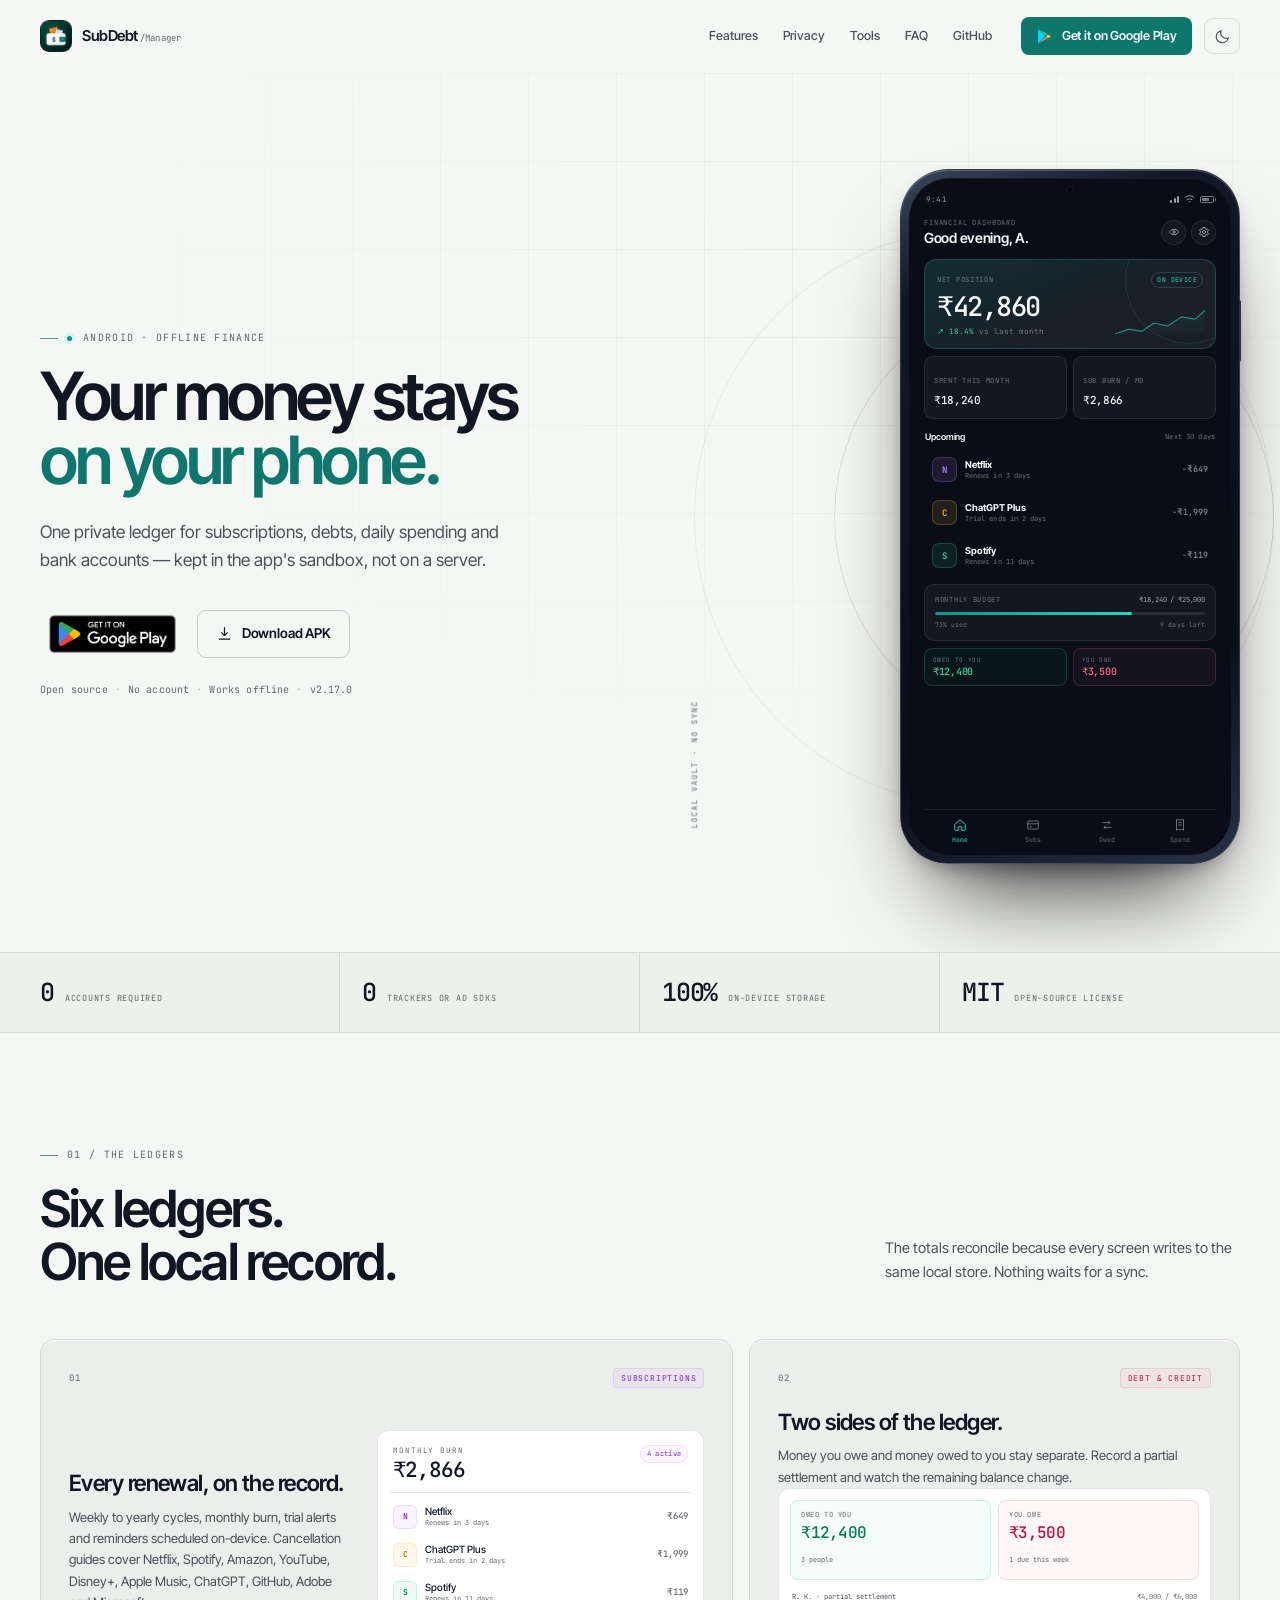
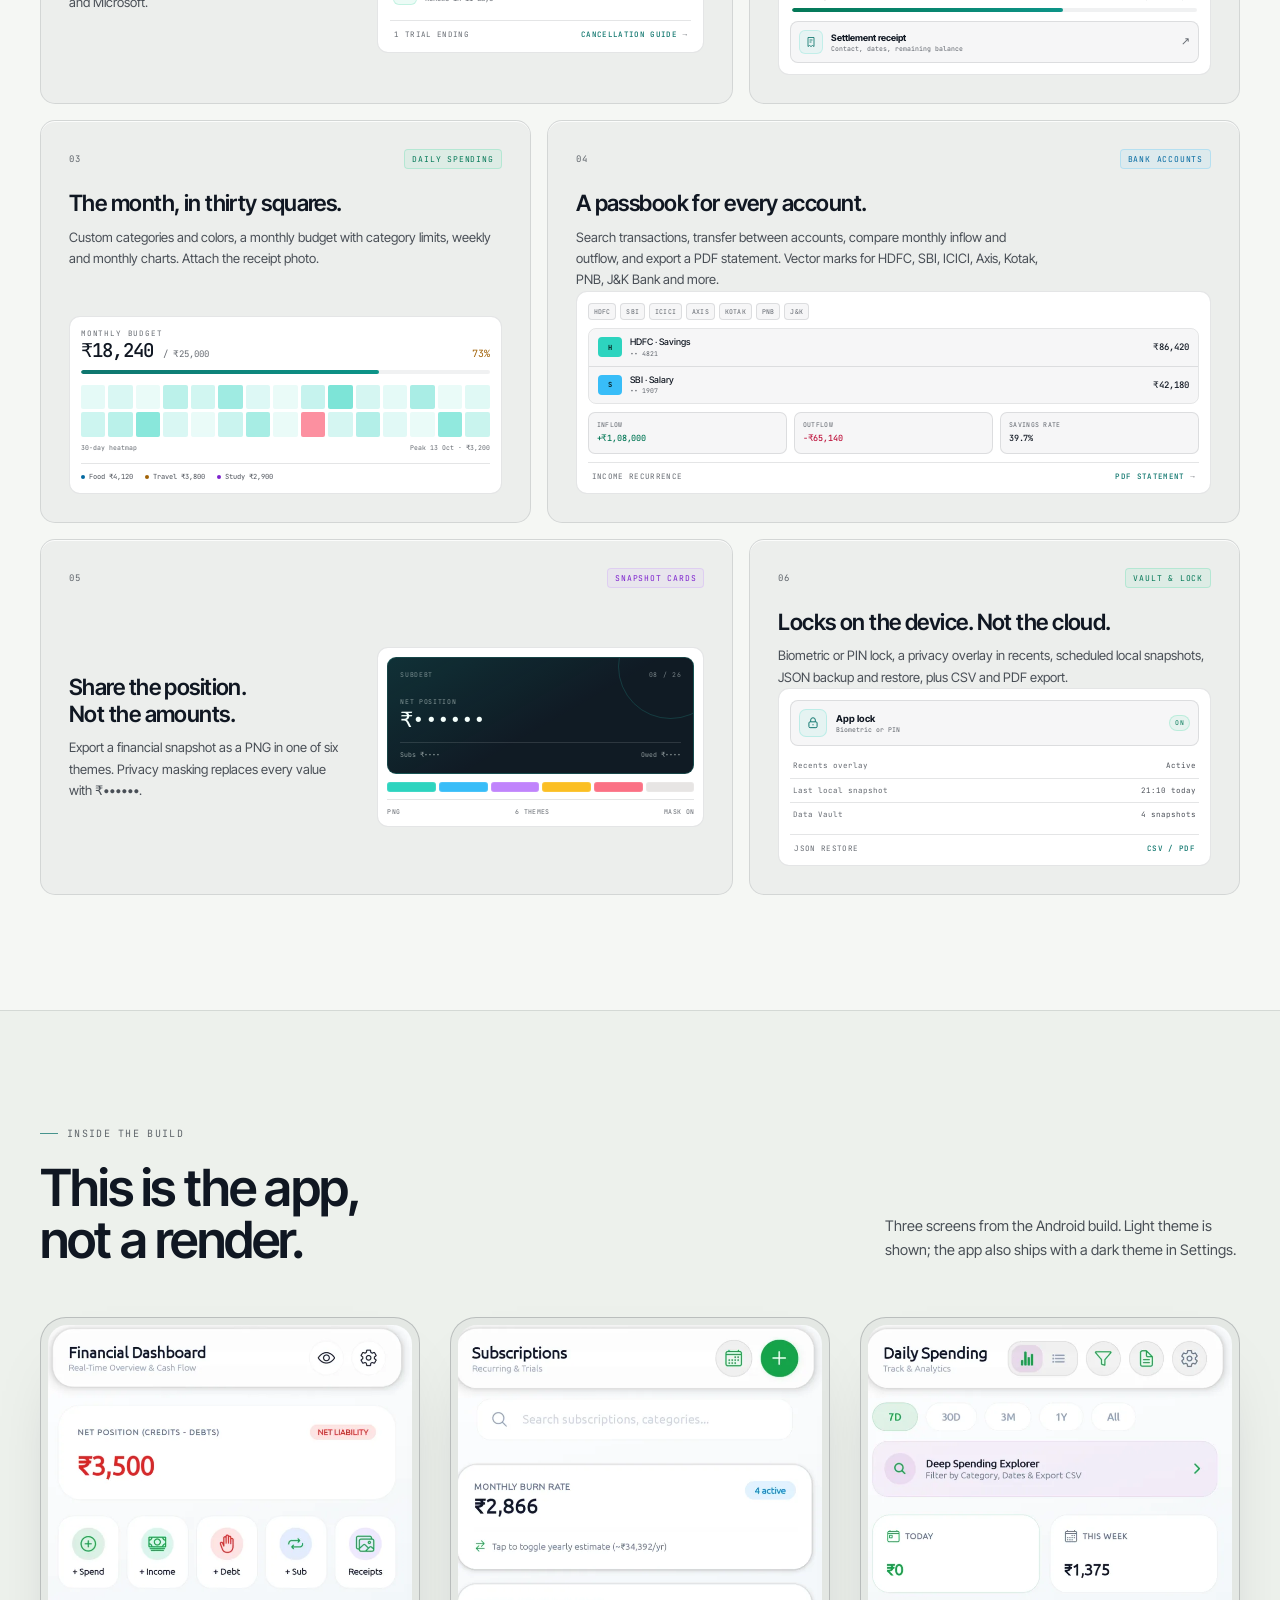
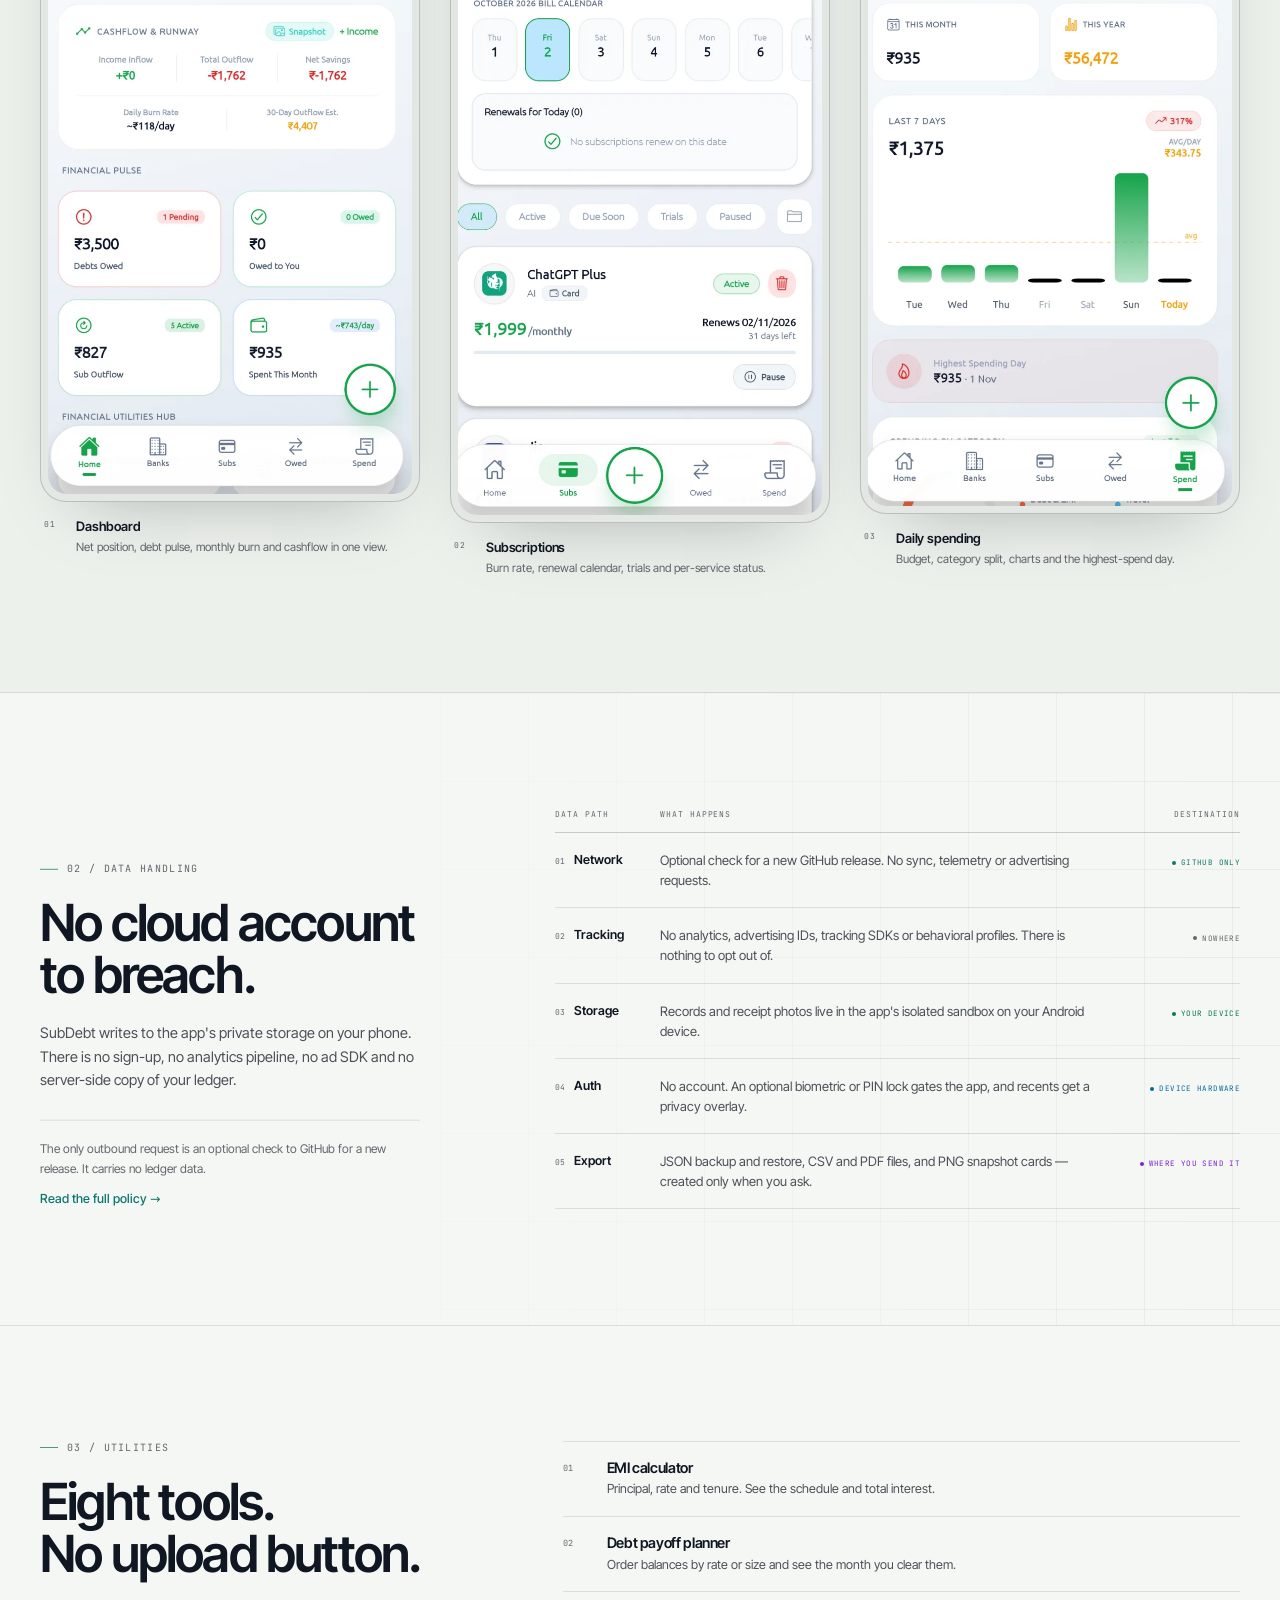
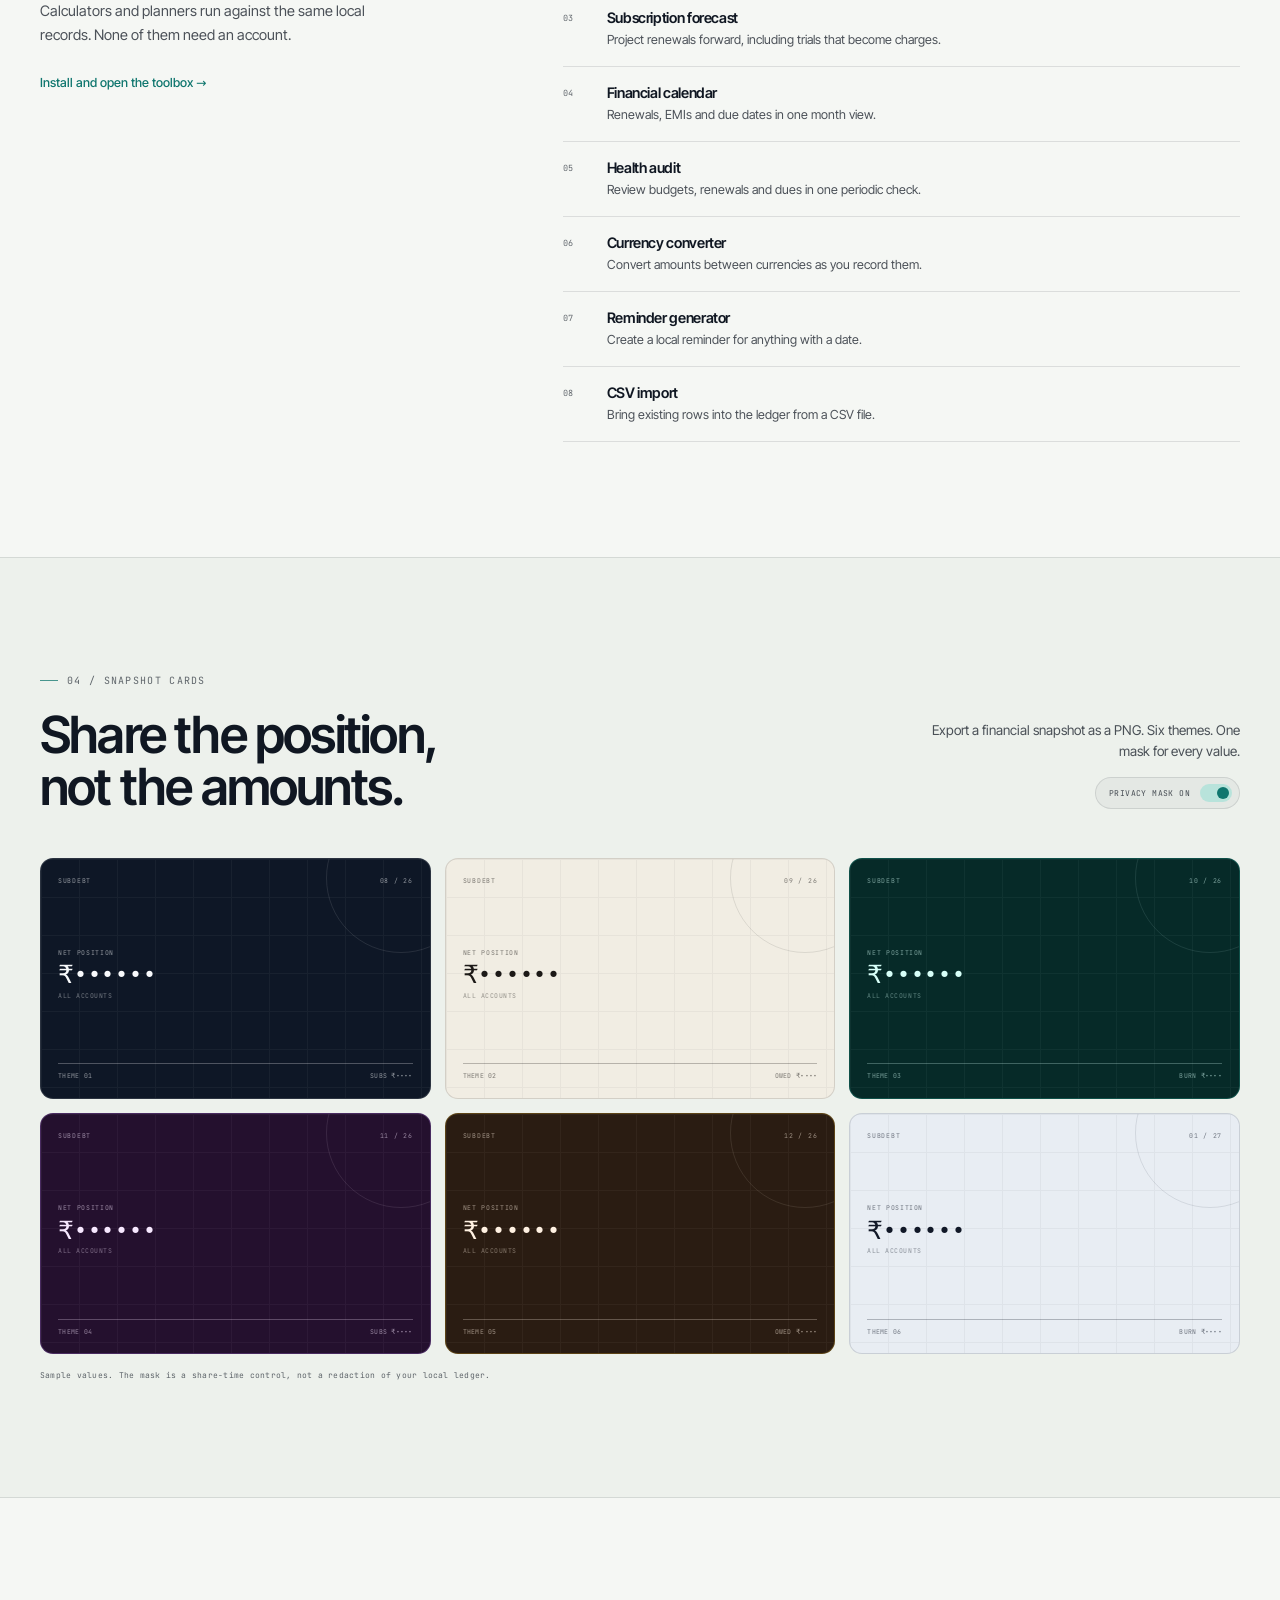
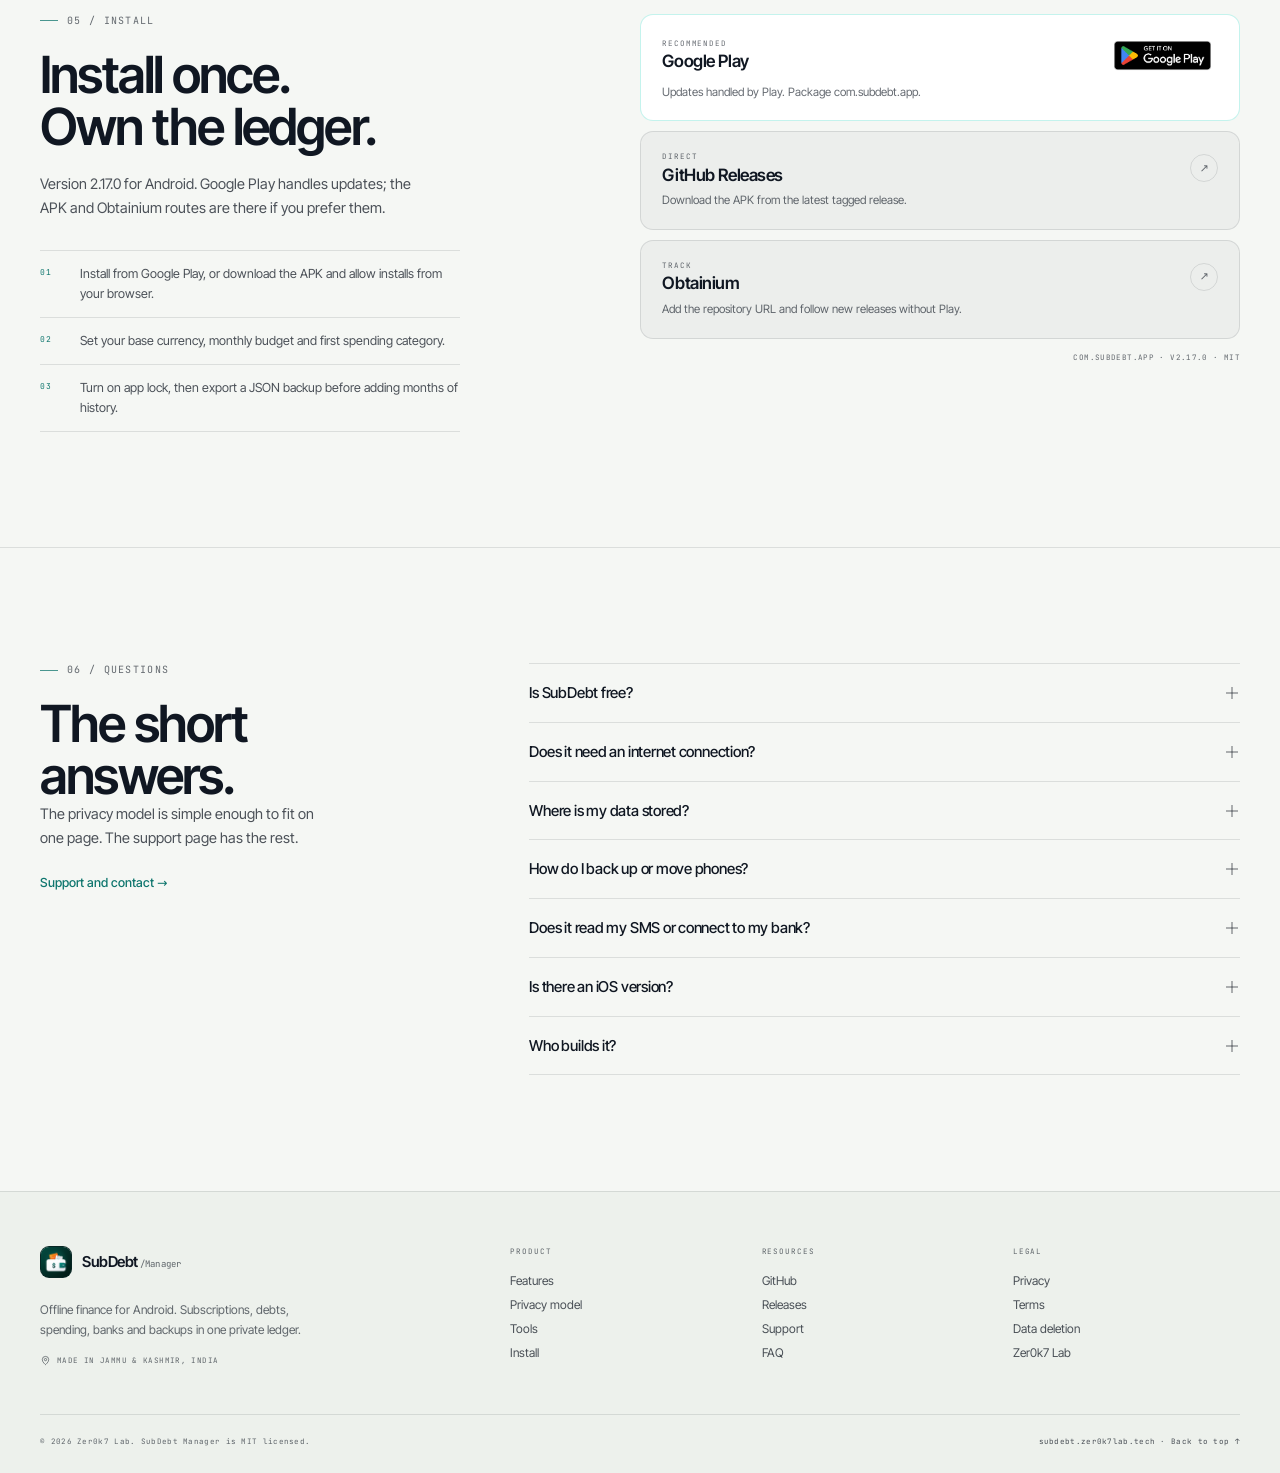
==== commit d5ec4ae5: "Align displayed version with latest public release v2.17.0" ====
--- a/index.html
+++ b/index.html
@@ -82,7 +82,7 @@
         "name": "SubDebt Manager",
         "applicationCategory": "FinanceApplication",
         "operatingSystem": "Android",
-        "softwareVersion": "2.18.0",
+        "softwareVersion": "2.17.0",
         "isAccessibleForFree": true,
         "inLanguage": "en",
         "url": "https://subdebt.zer0k7lab.tech/",
@@ -256,7 +256,7 @@
               <span>Open source</span><span aria-hidden="true">·</span>
               <span>No account</span><span aria-hidden="true">·</span>
               <span>Works offline</span><span aria-hidden="true">·</span>
-              <span>v<span data-app-version>2.18.0</span></span>
+              <span>v<span data-app-version>2.17.0</span></span>
             </p>
           </div>
 
@@ -397,7 +397,7 @@
                 </div>
               </div>
             </div>
-            <span class="stage-label stage-label--top">SD / 02.18</span>
+            <span class="stage-label stage-label--top">SD / 02.17</span>
             <span class="stage-label stage-label--bottom">Local vault · no sync</span>
           </div>
         </div>
@@ -993,7 +993,7 @@
             <p class="kicker">05 / Install</p>
             <h2 id="install-title">Install once.<br />Own the ledger.</h2>
             <p class="section-sub">
-              Version <span data-app-version>2.18.0</span> for Android. Google Play
+              Version <span data-app-version>2.17.0</span> for Android. Google Play
               handles updates; the APK and Obtainium routes are there if you prefer
               them.
             </p>
@@ -1069,7 +1069,7 @@
             </a>
 
             <p class="install-meta">
-              com.subdebt.app · v<span data-app-version>2.18.0</span> · MIT
+              com.subdebt.app · v<span data-app-version>2.17.0</span> · MIT
             </p>
           </div>
         </div>
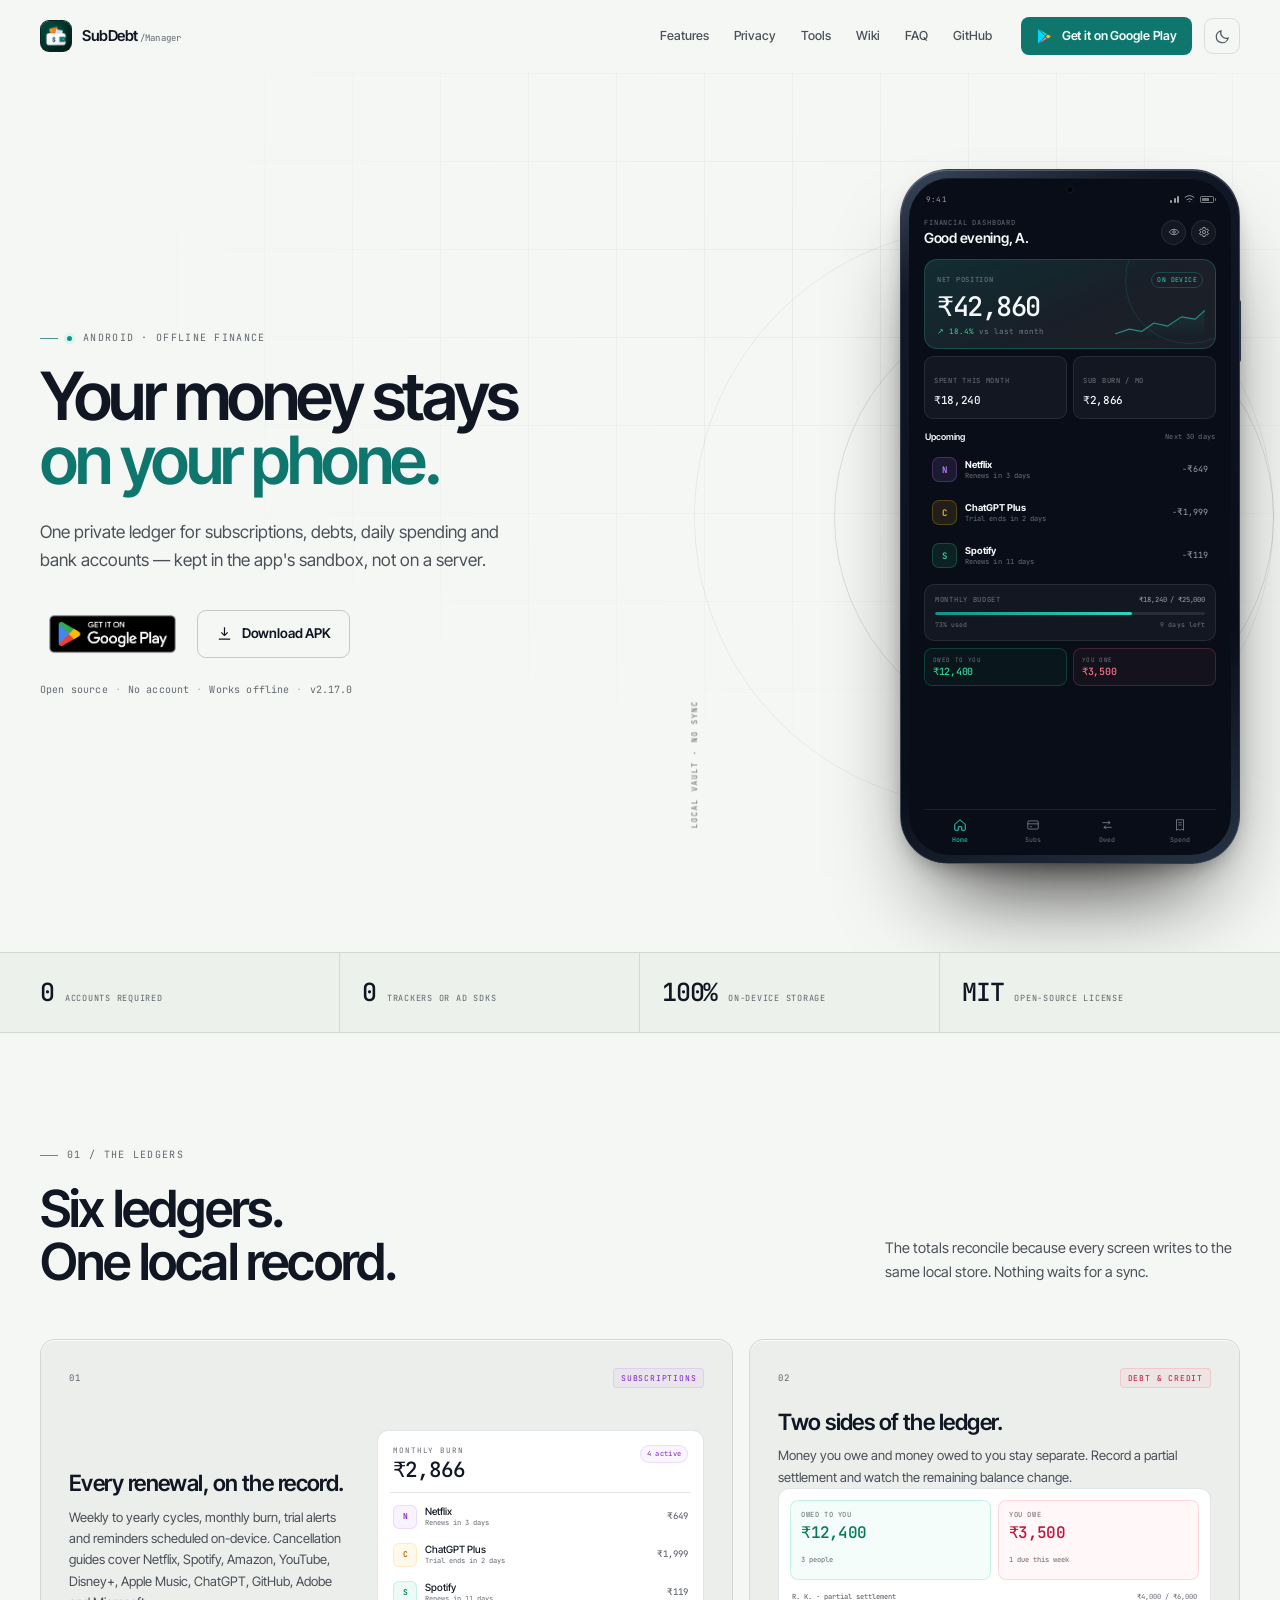
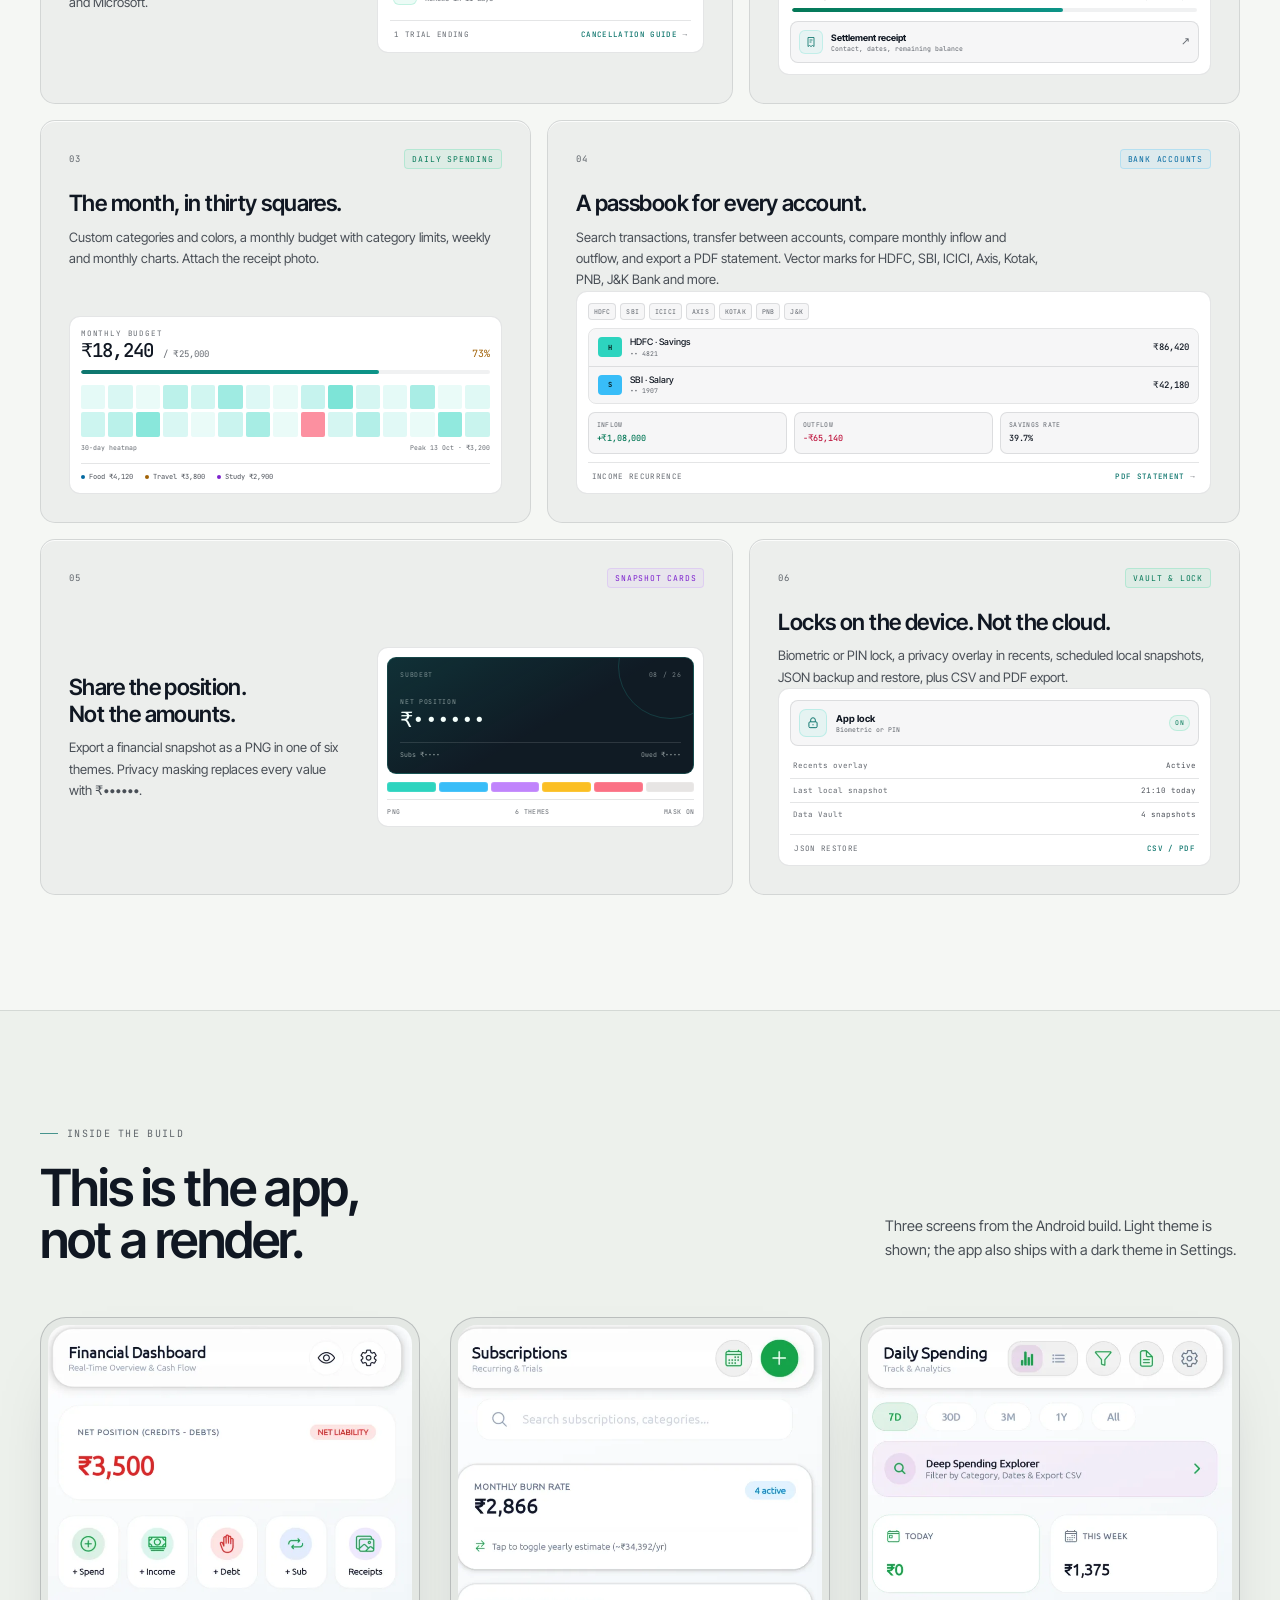
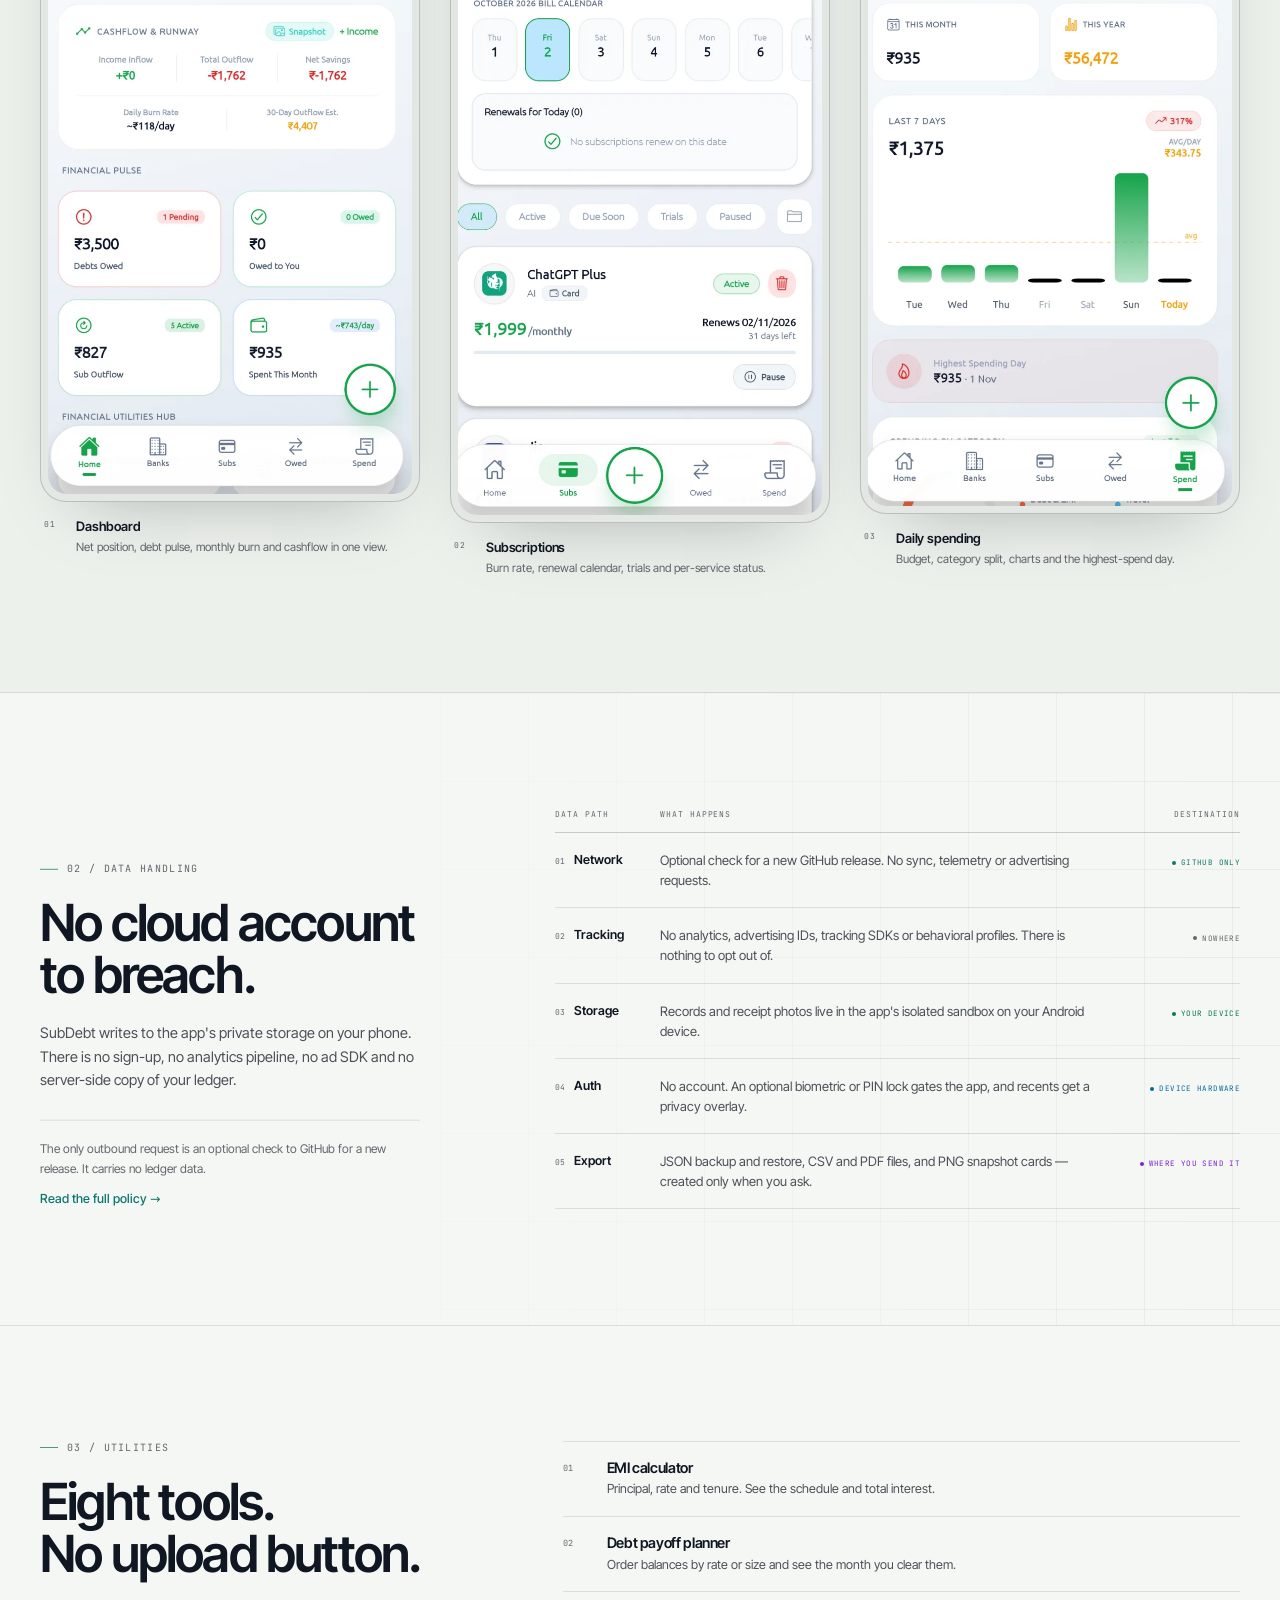
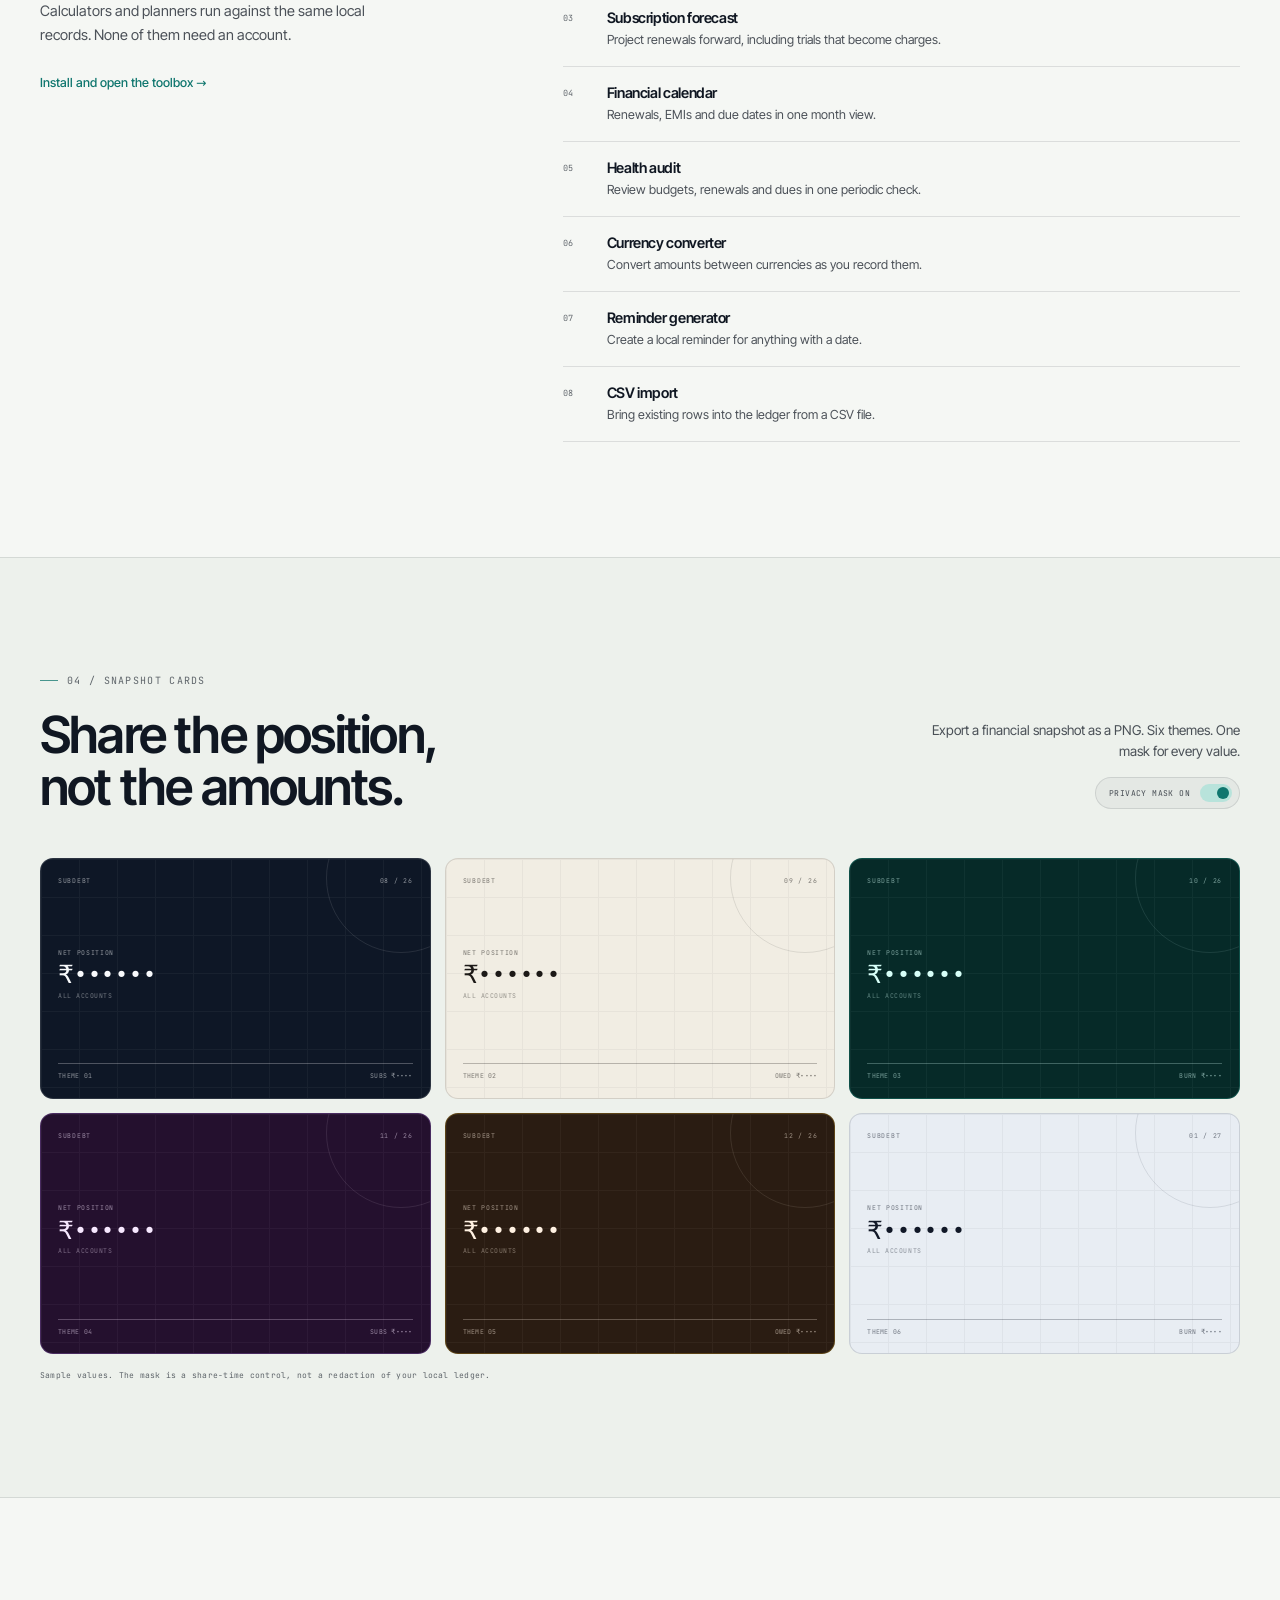
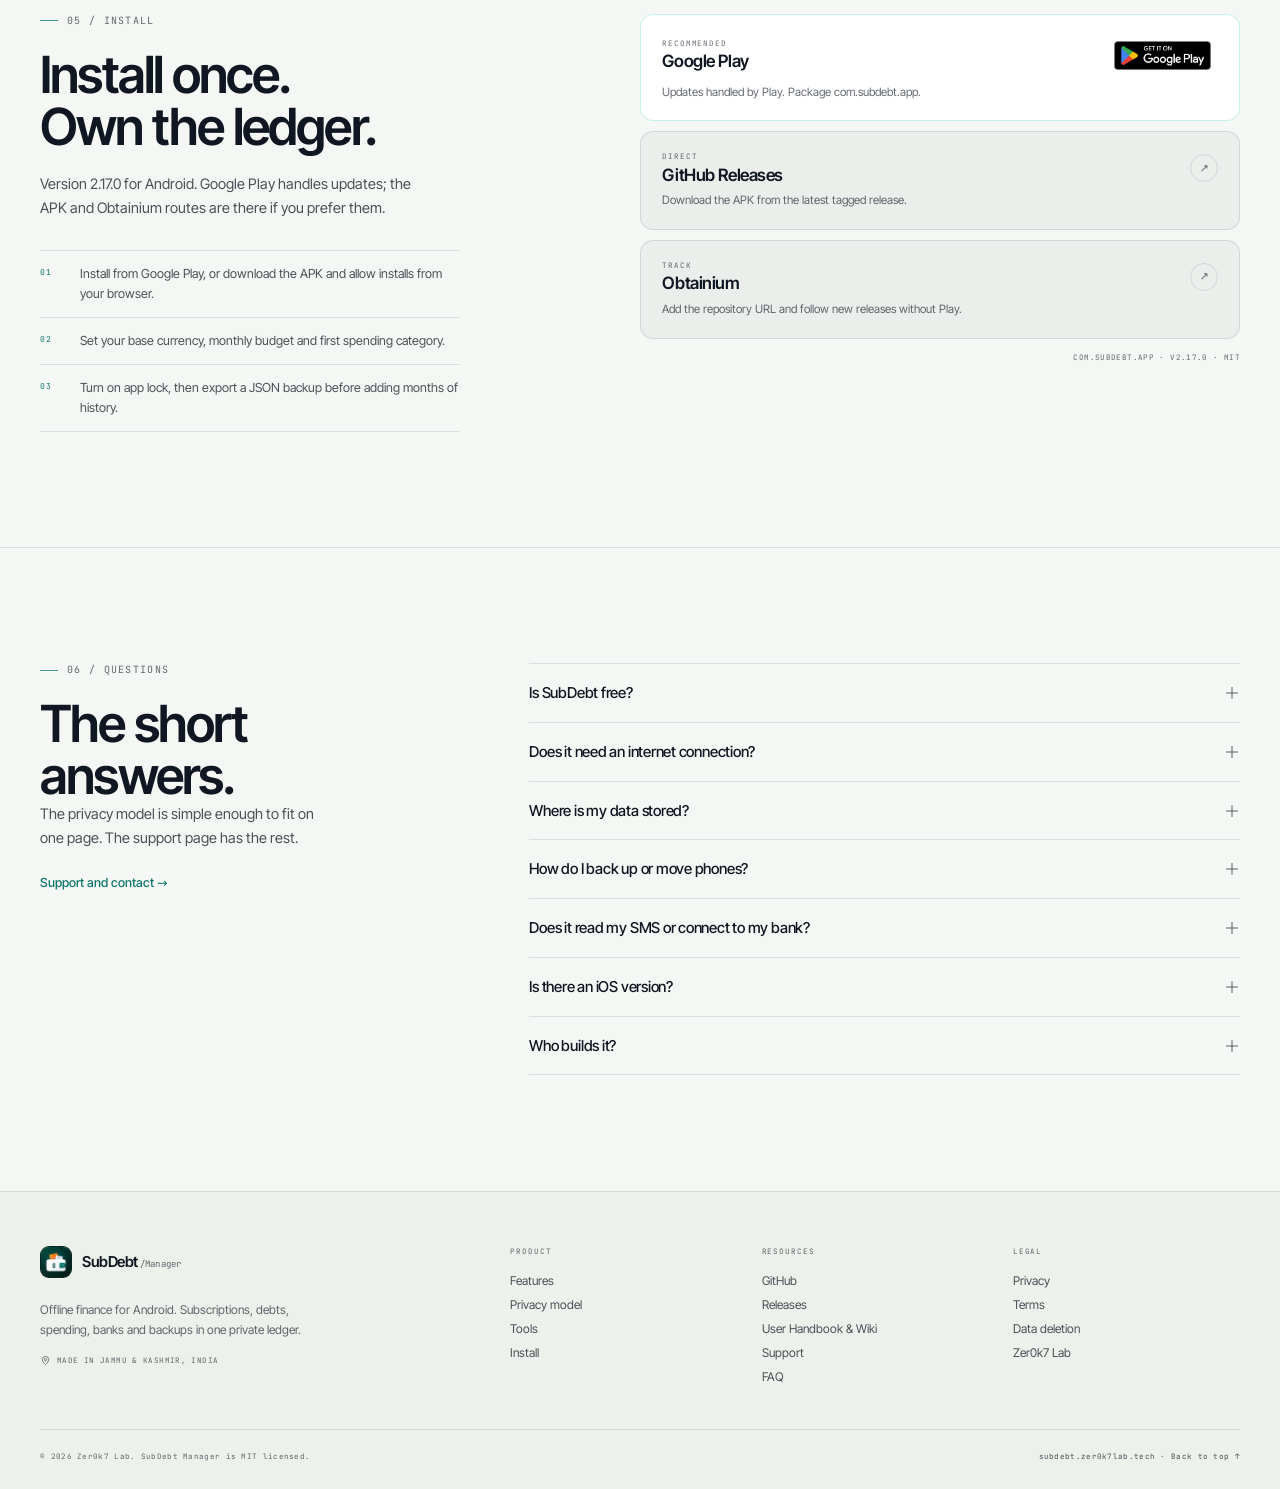
==== commit 2bd6e601: "feat: add comprehensive user handbook and architecture wiki page, update navigation and sitemap" ====
--- a/index.html
+++ b/index.html
@@ -161,6 +161,7 @@
             <a class="nav-link" href="#features">Features</a>
             <a class="nav-link" href="#privacy">Privacy</a>
             <a class="nav-link" href="#tools">Tools</a>
+            <a class="nav-link" href="wiki.html">Wiki</a>
             <a class="nav-link" href="#faq">FAQ</a>
             <a
               class="nav-link"
@@ -1205,6 +1206,7 @@
               <h2>Resources</h2>
               <a href="https://github.com/zer0k7/SubDebt-Manager" target="_blank" rel="noopener noreferrer">GitHub</a>
               <a href="https://github.com/zer0k7/SubDebt-Manager/releases/latest" target="_blank" rel="noopener noreferrer">Releases</a>
+              <a href="wiki.html">User Handbook &amp; Wiki</a>
               <a href="support.html">Support</a>
               <a href="#faq">FAQ</a>
             </div>
